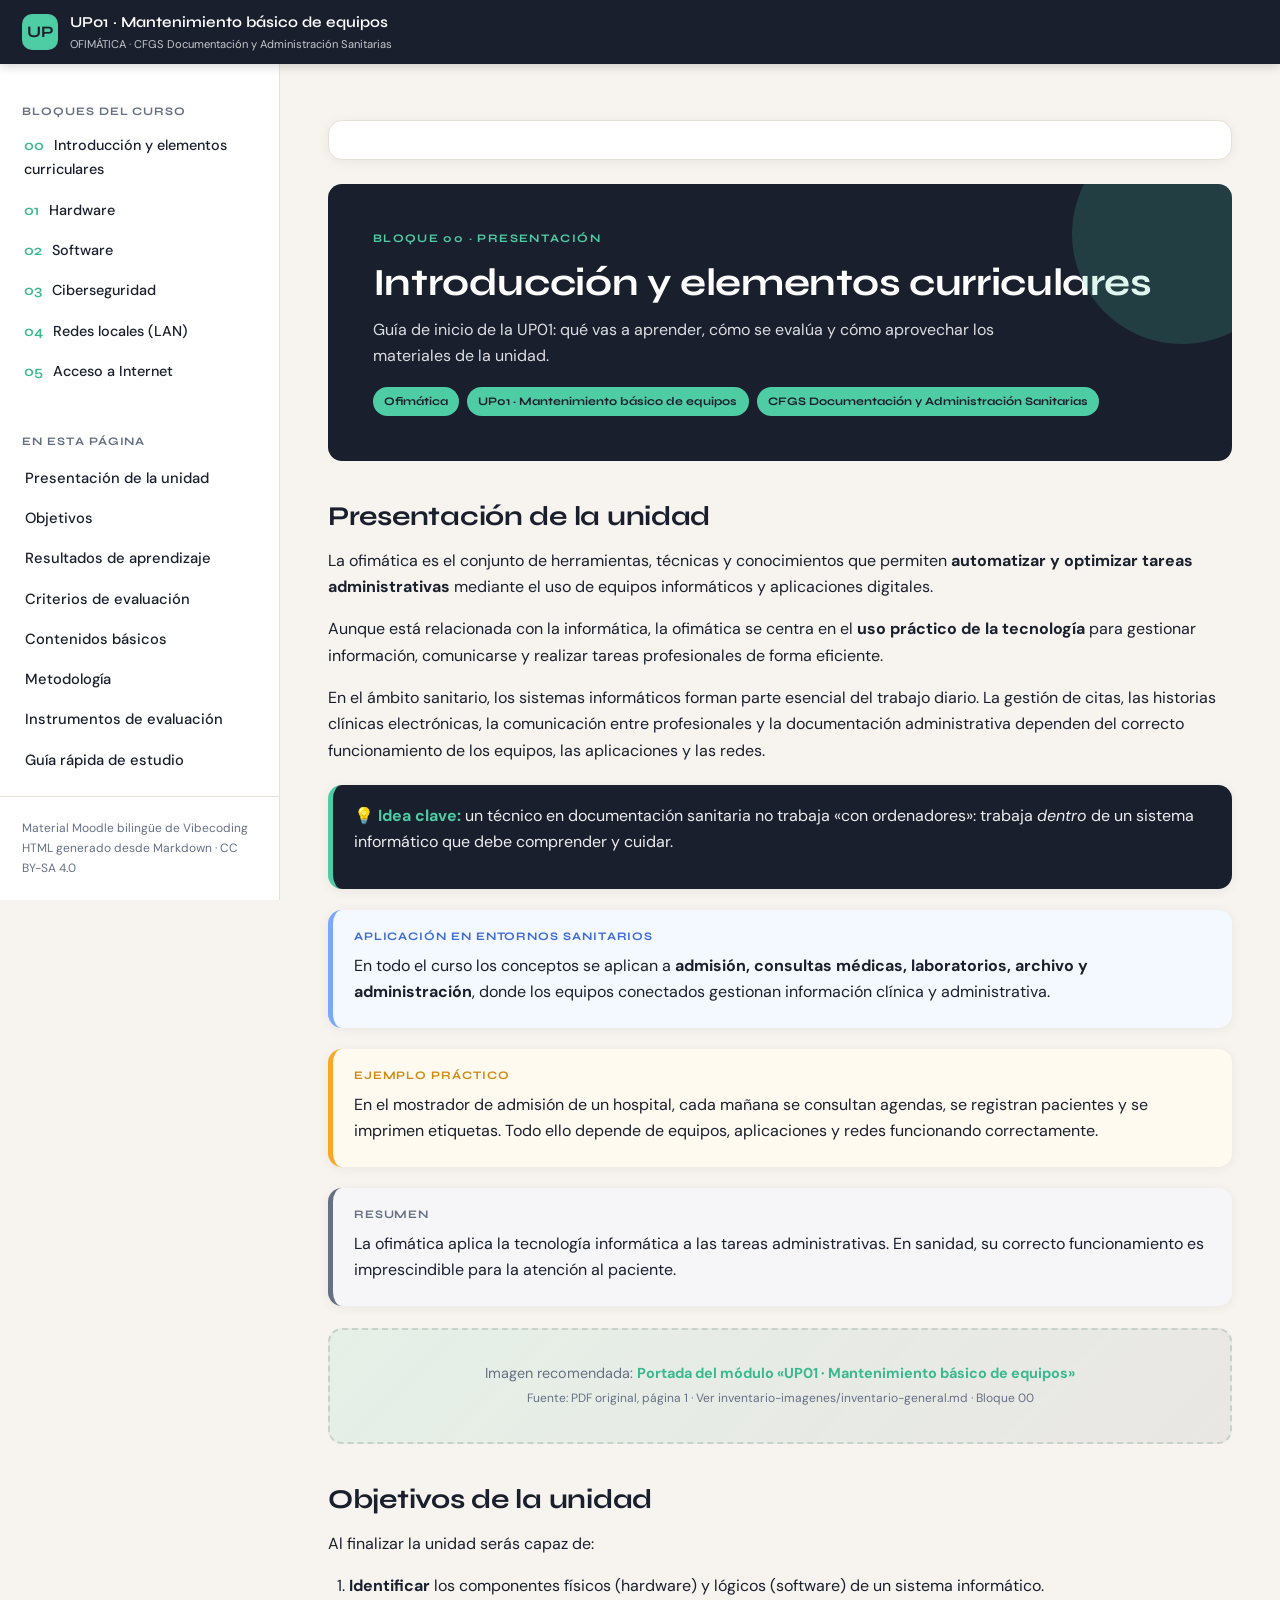
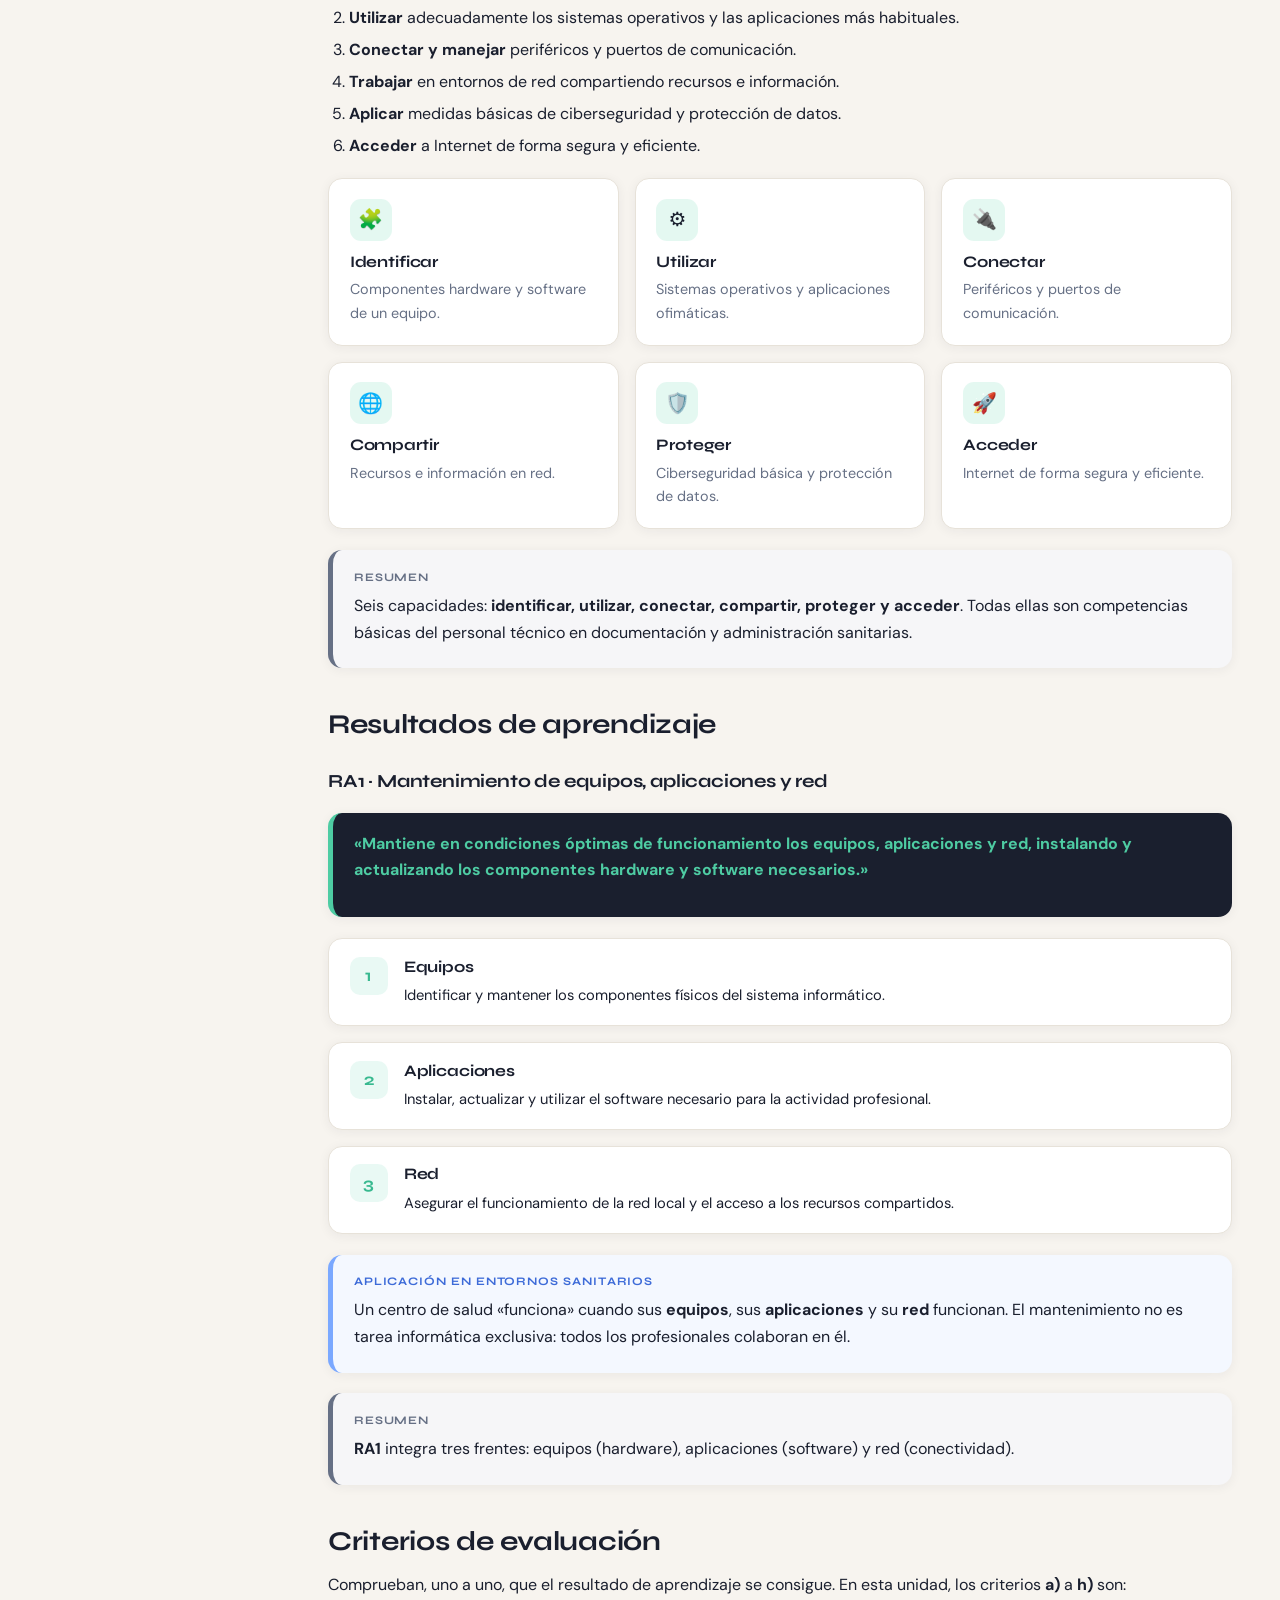
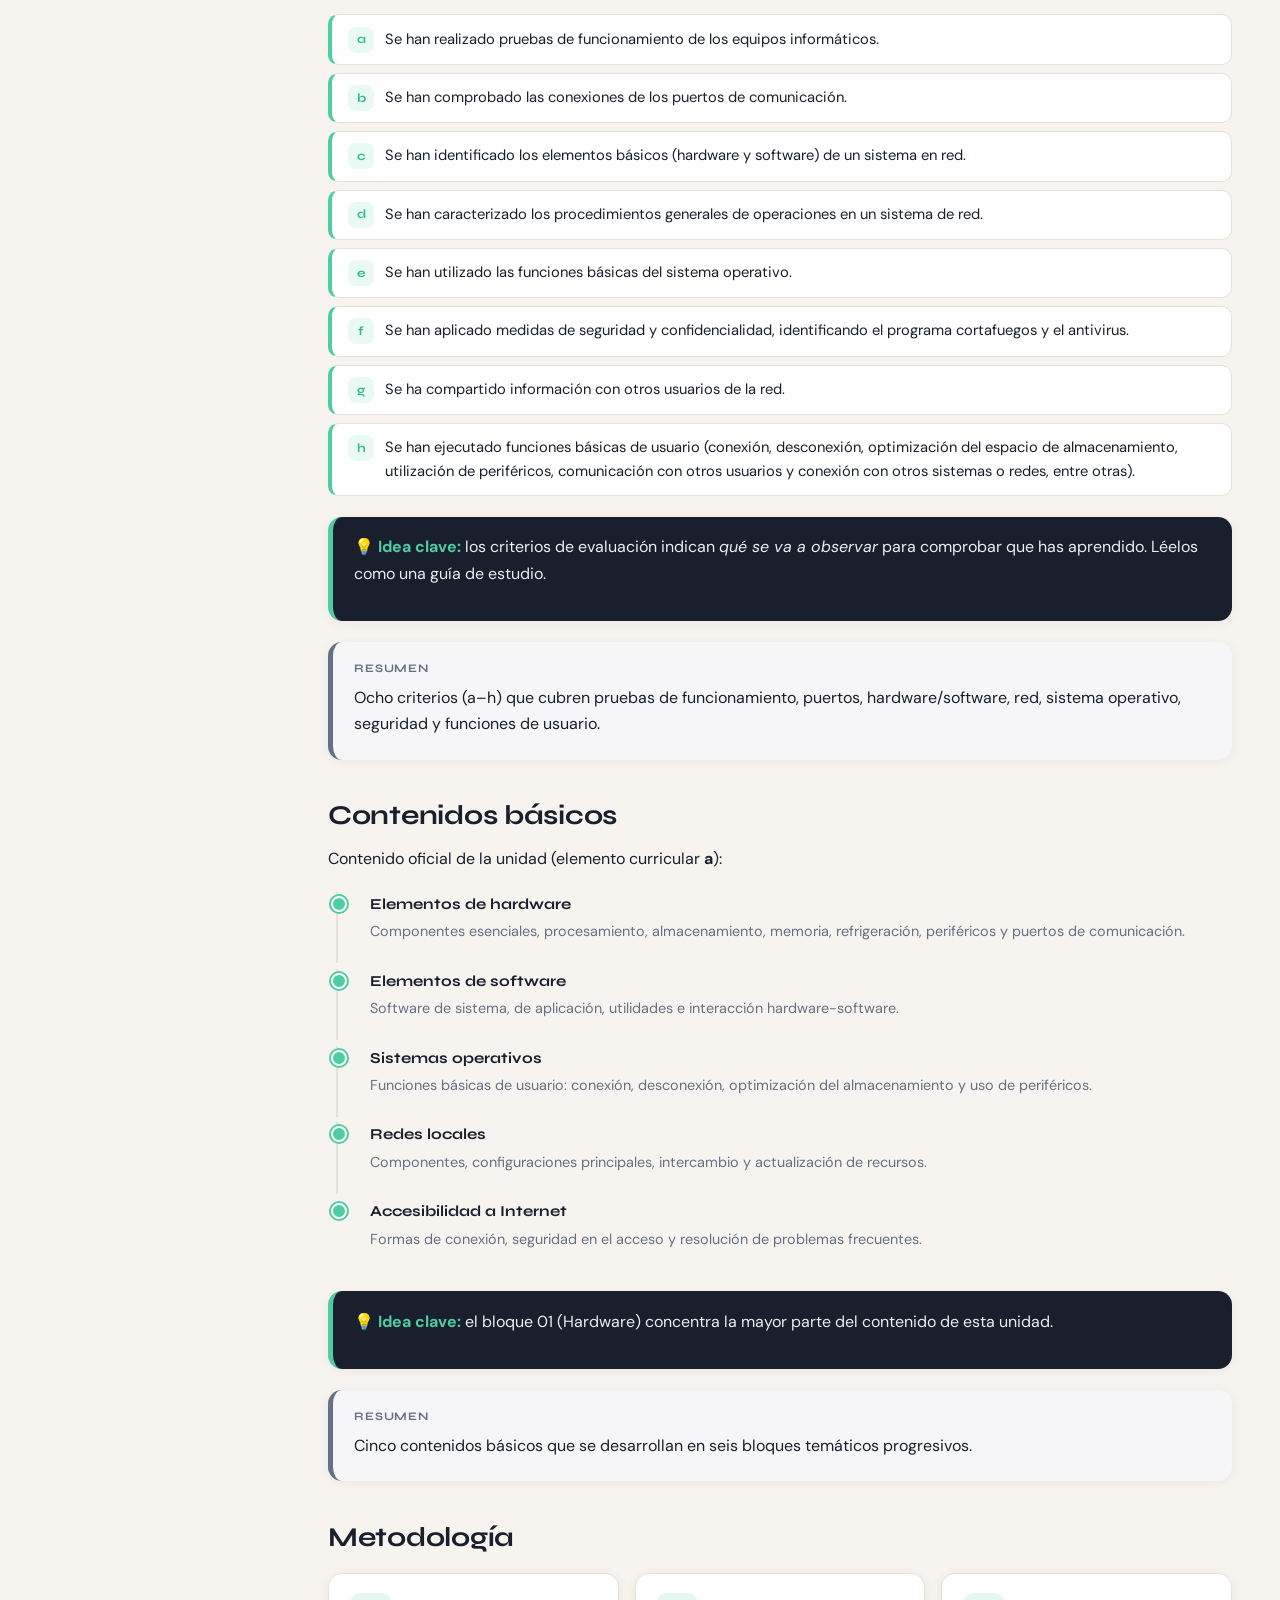
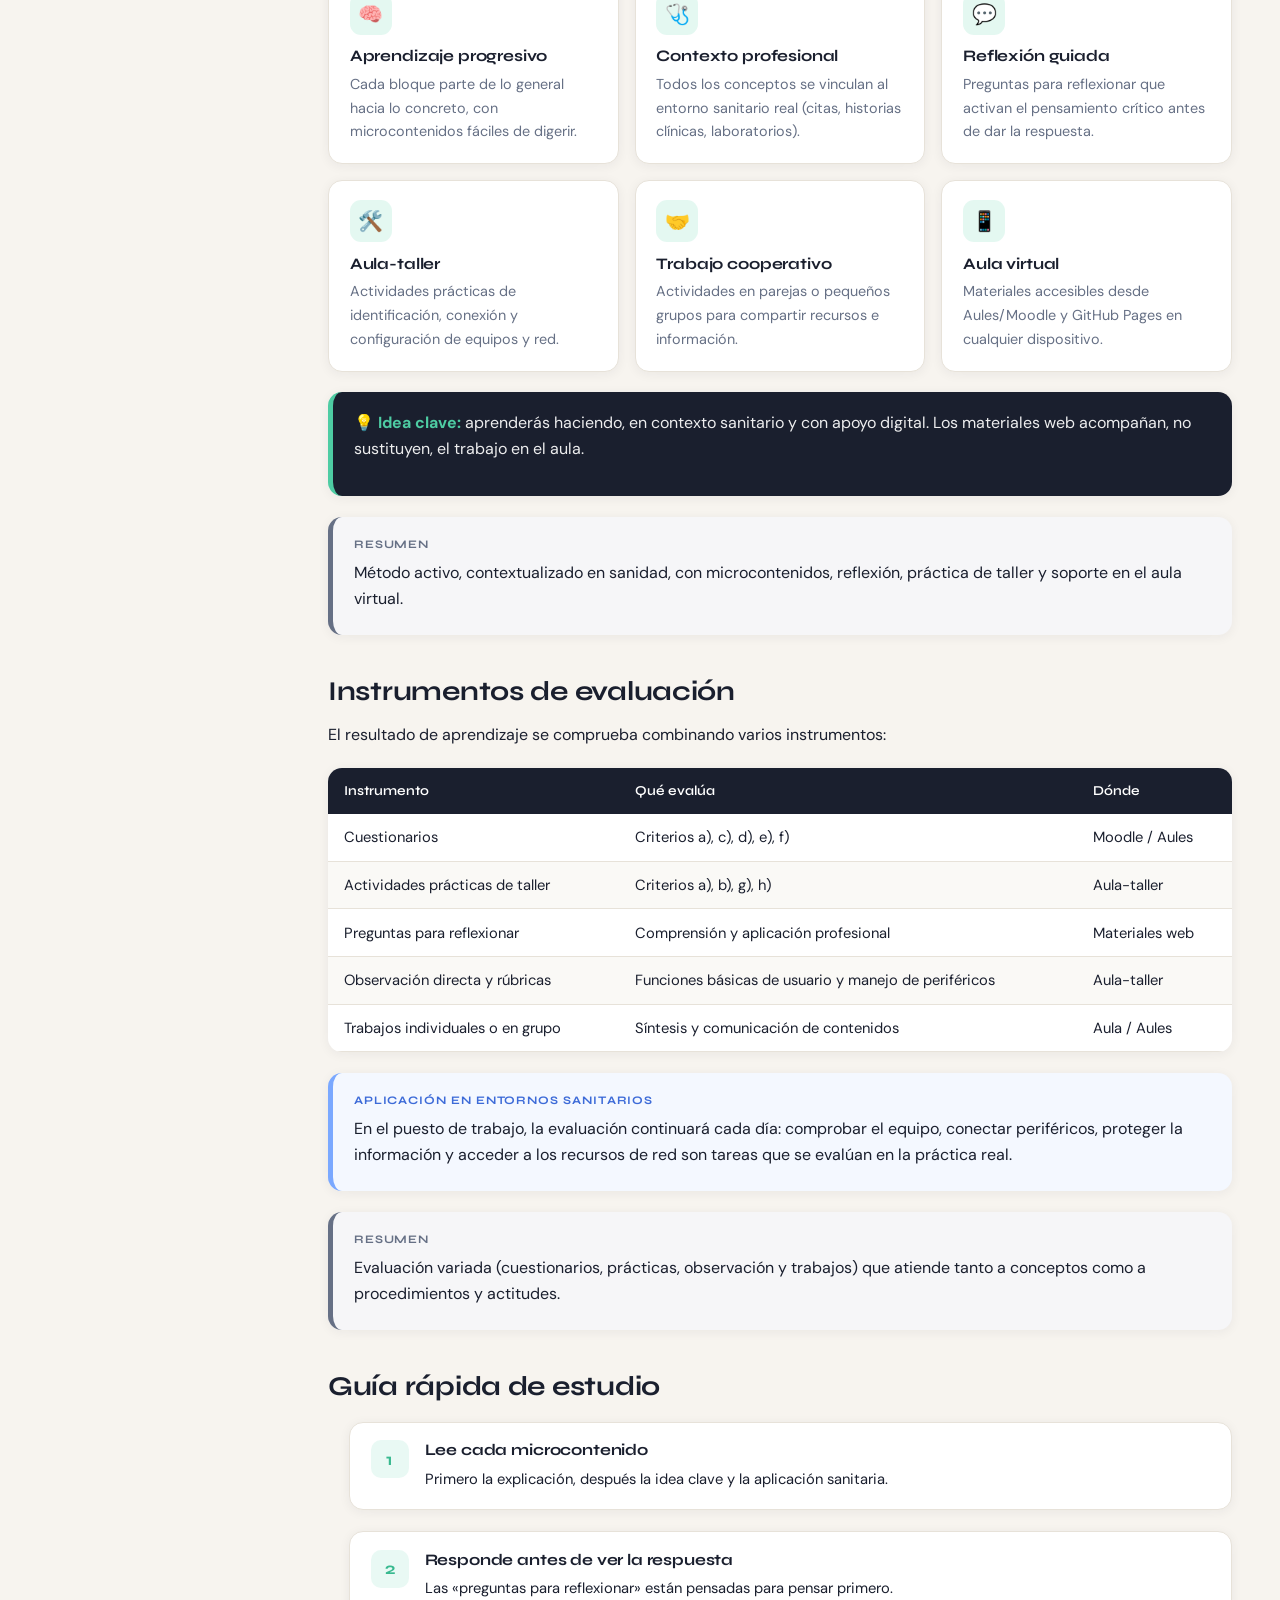
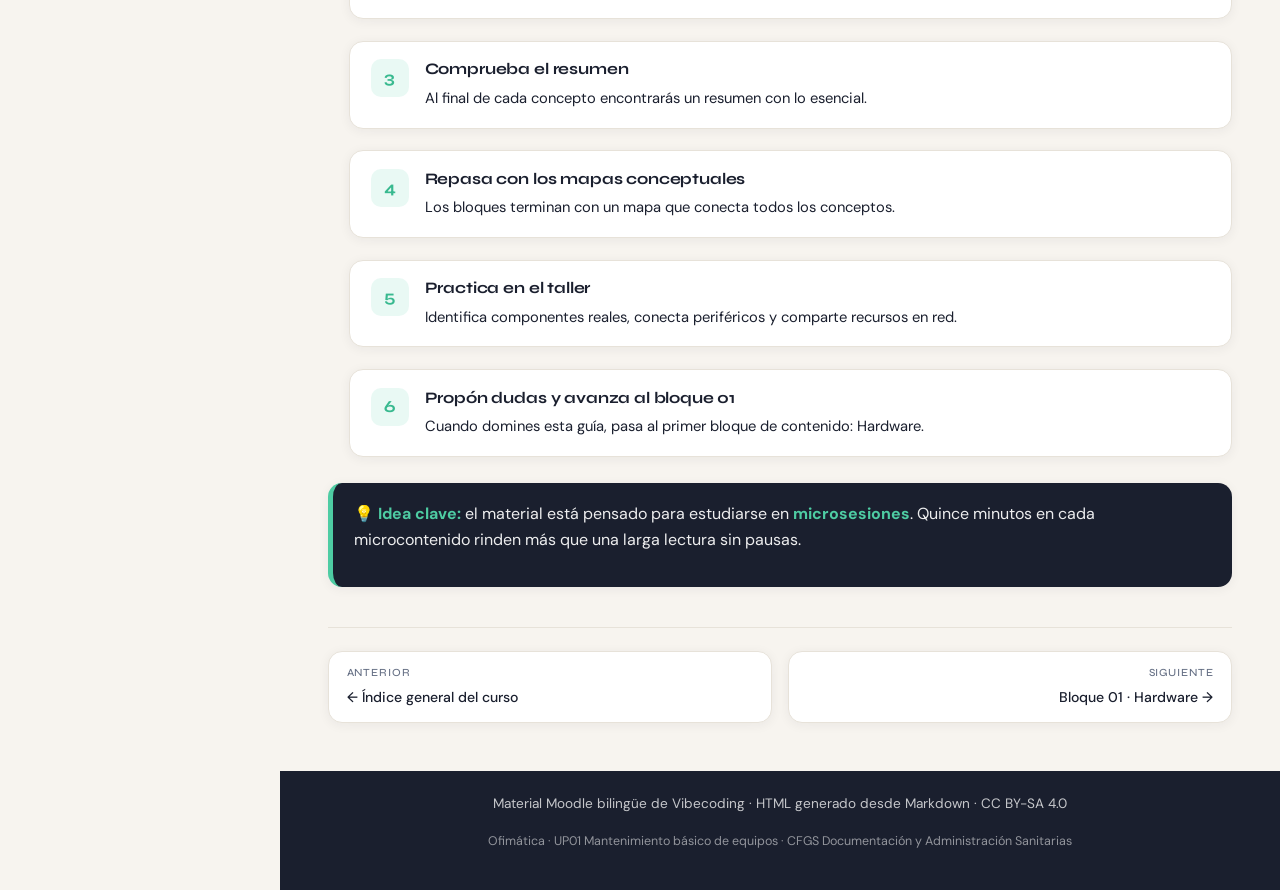
==== 00-introduccion-elementos-curriculares/index.html @ bb8becd7 "Bloque 01 · Hardware: contenido completo + bancos de preguntas GIFT y guía Aules - index.md/index.ht" ====
<!DOCTYPE html>
<html lang="es">
<head>
  <meta charset="UTF-8">
  <meta name="viewport" content="width=device-width, initial-scale=1.0">
  <meta name="description" content="Bloque 00. Introducción y elementos curriculares de la UP01 Mantenimiento básico de equipos. CFGS Documentación y Administración Sanitarias.">
  <meta name="author" content="Noemí Celaya Mingot">
  <meta name="license" content="CC BY-SA 4.0">
  <title>Bloque 00 · Introducción y elementos curriculares · UP01</title>

  <link rel="preconnect" href="https://fonts.googleapis.com">
  <link rel="preconnect" href="https://fonts.gstatic.com" crossorigin>
  <link href="https://fonts.googleapis.com/css2?family=Syne:wght@500;600;700;800&family=DM+Sans:ital,opsz,wght@0,9..40,300;0,9..40,400;0,9..40,500;0,9..40,600;0,9..40,700;1,9..40,400&display=swap" rel="stylesheet">

  <link rel="stylesheet" href="../css/estilos.css">

  <link rel="icon" type="image/svg+xml" href="data:image/svg+xml,%3Csvg xmlns='http://www.w3.org/2000/svg' viewBox='0 0 32 32'%3E%3Crect width='32' height='32' rx='8' fill='%231A1F2E'/%3E%3Ctext x='16' y='21' font-family='Syne,sans-serif' font-size='14' font-weight='700' fill='%234ECCA3' text-anchor='middle'%3EUP%3C/text%3E%3C/svg%3E">
</head>
<body>

  <!-- ================= CABECERA FIJA ================= -->
  <header class="header">
    <div class="header__brand">
      <button class="header__menu-btn" id="btnMenu" aria-label="Abrir menú" aria-expanded="false" aria-controls="sidebar">☰</button>
      <a href="../index.html">
        <span class="header__logo">UP</span>
        <span class="header__title">
          UP01 · Mantenimiento básico de equipos
          <small>OFIMÁTICA · CFGS Documentación y Administración Sanitarias</small>
        </span>
      </a>
    </div>
  </header>

  <div class="layout">

    <!-- ================= MENÚ LATERAL FIJO ================= -->
    <aside class="sidebar" id="sidebar" aria-label="Menú de navegación">
      <nav>
        <div class="sidebar__section">
          <div class="sidebar__label">Bloques del curso</div>
          <ul class="sidebar__blocks">
            <li class="sidebar__block"><a href="index.html"><span>00</span> Introducción y elementos curriculares</a></li>
            <li class="sidebar__block"><a href="../01-hardware/index.html"><span>01</span> Hardware</a></li>
            <li class="sidebar__block"><a href="#"><span>02</span> Software</a></li>
            <li class="sidebar__block"><a href="#"><span>03</span> Ciberseguridad</a></li>
            <li class="sidebar__block"><a href="#"><span>04</span> Redes locales (LAN)</a></li>
            <li class="sidebar__block"><a href="#"><span>05</span> Acceso a Internet</a></li>
          </ul>
        </div>
        <div class="sidebar__section">
          <div class="sidebar__label">En esta página</div>
          <a class="sidebar__link" href="#presentacion">Presentación de la unidad</a>
          <a class="sidebar__link" href="#objetivos">Objetivos</a>
          <a class="sidebar__link" href="#resultados-aprendizaje">Resultados de aprendizaje</a>
          <a class="sidebar__link" href="#criterios-evaluacion">Criterios de evaluación</a>
          <a class="sidebar__link" href="#contenidos">Contenidos básicos</a>
          <a class="sidebar__link" href="#metodologia">Metodología</a>
          <a class="sidebar__link" href="#evaluacion">Instrumentos de evaluación</a>
          <a class="sidebar__link" href="#guia-estudio">Guía rápida de estudio</a>
        </div>
      </nav>
      <div class="sidebar__footer">
        Material Moodle bilingüe de Vibecoding<br>
        HTML generado desde Markdown · CC BY-SA 4.0
      </div>
    </aside>

    <!-- ================= CONTENIDO PRINCIPAL ================= -->
    <main class="main" id="main">

      <!-- TOC AUTOMÁTICO -->
      <div class="toc" id="toc-automatico"></div>

      <section class="hero">
        <div class="hero__kicker">Bloque 00 · Presentación</div>
        <h1>Introducción y elementos curriculares</h1>
        <p>Guía de inicio de la UP01: qué vas a aprender, cómo se evalúa y cómo aprovechar los materiales de la unidad.</p>
        <div class="hero__badges">
          <span class="hero__badge">Ofimática</span>
          <span class="hero__badge">UP01 · Mantenimiento básico de equipos</span>
          <span class="hero__badge">CFGS Documentación y Administración Sanitarias</span>
        </div>
      </section>

      <!-- ============ PRESENTACIÓN ============ -->
      <section id="presentacion">
        <h2>Presentación de la unidad</h2>
        <p>La ofimática es el conjunto de herramientas, técnicas y conocimientos que permiten <strong>automatizar y optimizar tareas administrativas</strong> mediante el uso de equipos informáticos y aplicaciones digitales.</p>
        <p>Aunque está relacionada con la informática, la ofimática se centra en el <strong>uso práctico de la tecnología</strong> para gestionar información, comunicarse y realizar tareas profesionales de forma eficiente.</p>
        <p>En el ámbito sanitario, los sistemas informáticos forman parte esencial del trabajo diario. La gestión de citas, las historias clínicas electrónicas, la comunicación entre profesionales y la documentación administrativa dependen del correcto funcionamiento de los equipos, las aplicaciones y las redes.</p>

        <div class="callout callout--key">
          <p><strong>💡 Idea clave:</strong> un técnico en documentación sanitaria no trabaja «con ordenadores»: trabaja <em>dentro</em> de un sistema informático que debe comprender y cuidar.</p>
        </div>

        <div class="callout callout--health">
          <p>En todo el curso los conceptos se aplican a <strong>admisión, consultas médicas, laboratorios, archivo y administración</strong>, donde los equipos conectados gestionan información clínica y administrativa.</p>
        </div>

        <div class="callout callout--example">
          <p>En el mostrador de admisión de un hospital, cada mañana se consultan agendas, se registran pacientes y se imprimen etiquetas. Todo ello depende de equipos, aplicaciones y redes funcionando correctamente.</p>
        </div>

        <div class="callout callout--summary">
          <p>La ofimática aplica la tecnología informática a las tareas administrativas. En sanidad, su correcto funcionamiento es imprescindible para la atención al paciente.</p>
        </div>

        <!-- IMAGEN: portada-modulo -->
        <div class="image-placeholder">
          Imagen recomendada: <strong>Portada del módulo «UP01 · Mantenimiento básico de equipos»</strong><br>
          <small>Fuente: PDF original, página 1 · Ver inventario-imagenes/inventario-general.md · Bloque 00</small>
        </div>
      </section>

      <!-- ============ OBJETIVOS ============ -->
      <section id="objetivos">
        <h2>Objetivos de la unidad</h2>
        <p>Al finalizar la unidad serás capaz de:</p>
        <ol>
          <li><strong>Identificar</strong> los componentes físicos (hardware) y lógicos (software) de un sistema informático.</li>
          <li><strong>Utilizar</strong> adecuadamente los sistemas operativos y las aplicaciones más habituales.</li>
          <li><strong>Conectar y manejar</strong> periféricos y puertos de comunicación.</li>
          <li><strong>Trabajar</strong> en entornos de red compartiendo recursos e información.</li>
          <li><strong>Aplicar</strong> medidas básicas de ciberseguridad y protección de datos.</li>
          <li><strong>Acceder</strong> a Internet de forma segura y eficiente.</li>
        </ol>

        <div class="card-grid">
          <div class="card">
            <div class="card__icon">🧩</div>
            <h3>Identificar</h3>
            <p>Componentes hardware y software de un equipo.</p>
          </div>
          <div class="card">
            <div class="card__icon">⚙️</div>
            <h3>Utilizar</h3>
            <p>Sistemas operativos y aplicaciones ofimáticas.</p>
          </div>
          <div class="card">
            <div class="card__icon">🔌</div>
            <h3>Conectar</h3>
            <p>Periféricos y puertos de comunicación.</p>
          </div>
          <div class="card">
            <div class="card__icon">🌐</div>
            <h3>Compartir</h3>
            <p>Recursos e información en red.</p>
          </div>
          <div class="card">
            <div class="card__icon">🛡️</div>
            <h3>Proteger</h3>
            <p>Ciberseguridad básica y protección de datos.</p>
          </div>
          <div class="card">
            <div class="card__icon">🚀</div>
            <h3>Acceder</h3>
            <p>Internet de forma segura y eficiente.</p>
          </div>
        </div>

        <div class="callout callout--summary">
          <p>Seis capacidades: <strong>identificar, utilizar, conectar, compartir, proteger y acceder</strong>. Todas ellas son competencias básicas del personal técnico en documentación y administración sanitarias.</p>
        </div>
      </section>

      <!-- ============ RESULTADOS DE APRENDIZAJE ============ -->
      <section id="resultados-aprendizaje">
        <h2>Resultados de aprendizaje</h2>
        <h3>RA1 · Mantenimiento de equipos, aplicaciones y red</h3>
        <div class="callout callout--key">
          <p><strong>«Mantiene en condiciones óptimas de funcionamiento los equipos, aplicaciones y red, instalando y actualizando los componentes hardware y software necesarios.»</strong></p>
        </div>

        <div class="steps">
          <div class="step">
            <div class="step__num">1</div>
            <div>
              <h4>Equipos</h4>
              <p>Identificar y mantener los componentes físicos del sistema informático.</p>
            </div>
          </div>
          <div class="step">
            <div class="step__num">2</div>
            <div>
              <h4>Aplicaciones</h4>
              <p>Instalar, actualizar y utilizar el software necesario para la actividad profesional.</p>
            </div>
          </div>
          <div class="step">
            <div class="step__num">3</div>
            <div>
              <h4>Red</h4>
              <p>Asegurar el funcionamiento de la red local y el acceso a los recursos compartidos.</p>
            </div>
          </div>
        </div>

        <div class="callout callout--health">
          <p>Un centro de salud «funciona» cuando sus <strong>equipos</strong>, sus <strong>aplicaciones</strong> y su <strong>red</strong> funcionan. El mantenimiento no es tarea informática exclusiva: todos los profesionales colaboran en él.</p>
        </div>

        <div class="callout callout--summary">
          <p><strong>RA1</strong> integra tres frentes: equipos (hardware), aplicaciones (software) y red (conectividad).</p>
        </div>
      </section>

      <!-- ============ CRITERIOS DE EVALUACIÓN ============ -->
      <section id="criterios-evaluacion">
        <h2>Criterios de evaluación</h2>
        <p>Comprueban, uno a uno, que el resultado de aprendizaje se consigue. En esta unidad, los criterios <strong>a)</strong> a <strong>h)</strong> son:</p>

        <ul class="ce-list">
          <li><span class="ce-letter">a</span> Se han realizado pruebas de funcionamiento de los equipos informáticos.</li>
          <li><span class="ce-letter">b</span> Se han comprobado las conexiones de los puertos de comunicación.</li>
          <li><span class="ce-letter">c</span> Se han identificado los elementos básicos (hardware y software) de un sistema en red.</li>
          <li><span class="ce-letter">d</span> Se han caracterizado los procedimientos generales de operaciones en un sistema de red.</li>
          <li><span class="ce-letter">e</span> Se han utilizado las funciones básicas del sistema operativo.</li>
          <li><span class="ce-letter">f</span> Se han aplicado medidas de seguridad y confidencialidad, identificando el programa cortafuegos y el antivirus.</li>
          <li><span class="ce-letter">g</span> Se ha compartido información con otros usuarios de la red.</li>
          <li><span class="ce-letter">h</span> Se han ejecutado funciones básicas de usuario (conexión, desconexión, optimización del espacio de almacenamiento, utilización de periféricos, comunicación con otros usuarios y conexión con otros sistemas o redes, entre otras).</li>
        </ul>

        <div class="callout callout--key">
          <p><strong>💡 Idea clave:</strong> los criterios de evaluación indican <em>qué se va a observar</em> para comprobar que has aprendido. Léelos como una guía de estudio.</p>
        </div>

        <div class="callout callout--summary">
          <p>Ocho criterios (a–h) que cubren pruebas de funcionamiento, puertos, hardware/software, red, sistema operativo, seguridad y funciones de usuario.</p>
        </div>
      </section>

      <!-- ============ CONTENIDOS BÁSICOS ============ -->
      <section id="contenidos">
        <h2>Contenidos básicos</h2>
        <p>Contenido oficial de la unidad (elemento curricular <strong>a</strong>):</p>

        <ul class="timeline">
          <li>
            <strong>Elementos de hardware</strong>
            <p>Componentes esenciales, procesamiento, almacenamiento, memoria, refrigeración, periféricos y puertos de comunicación.</p>
          </li>
          <li>
            <strong>Elementos de software</strong>
            <p>Software de sistema, de aplicación, utilidades e interacción hardware-software.</p>
          </li>
          <li>
            <strong>Sistemas operativos</strong>
            <p>Funciones básicas de usuario: conexión, desconexión, optimización del almacenamiento y uso de periféricos.</p>
          </li>
          <li>
            <strong>Redes locales</strong>
            <p>Componentes, configuraciones principales, intercambio y actualización de recursos.</p>
          </li>
          <li>
            <strong>Accesibilidad a Internet</strong>
            <p>Formas de conexión, seguridad en el acceso y resolución de problemas frecuentes.</p>
          </li>
        </ul>

        <div class="callout callout--key">
          <p><strong>💡 Idea clave:</strong> el bloque 01 (Hardware) concentra la mayor parte del contenido de esta unidad.</p>
        </div>

        <div class="callout callout--summary">
          <p>Cinco contenidos básicos que se desarrollan en seis bloques temáticos progresivos.</p>
        </div>
      </section>

      <!-- ============ METODOLOGÍA ============ -->
      <section id="metodologia">
        <h2>Metodología</h2>

        <div class="card-grid">
          <div class="card">
            <div class="card__icon">🧠</div>
            <h3>Aprendizaje progresivo</h3>
            <p>Cada bloque parte de lo general hacia lo concreto, con microcontenidos fáciles de digerir.</p>
          </div>
          <div class="card">
            <div class="card__icon">🩺</div>
            <h3>Contexto profesional</h3>
            <p>Todos los conceptos se vinculan al entorno sanitario real (citas, historias clínicas, laboratorios).</p>
          </div>
          <div class="card">
            <div class="card__icon">💬</div>
            <h3>Reflexión guiada</h3>
            <p>Preguntas para reflexionar que activan el pensamiento crítico antes de dar la respuesta.</p>
          </div>
          <div class="card">
            <div class="card__icon">🛠️</div>
            <h3>Aula-taller</h3>
            <p>Actividades prácticas de identificación, conexión y configuración de equipos y red.</p>
          </div>
          <div class="card">
            <div class="card__icon">🤝</div>
            <h3>Trabajo cooperativo</h3>
            <p>Actividades en parejas o pequeños grupos para compartir recursos e información.</p>
          </div>
          <div class="card">
            <div class="card__icon">📱</div>
            <h3>Aula virtual</h3>
            <p>Materiales accesibles desde Aules/Moodle y GitHub Pages en cualquier dispositivo.</p>
          </div>
        </div>

        <div class="callout callout--key">
          <p><strong>💡 Idea clave:</strong> aprenderás haciendo, en contexto sanitario y con apoyo digital. Los materiales web acompañan, no sustituyen, el trabajo en el aula.</p>
        </div>

        <div class="callout callout--summary">
          <p>Método activo, contextualizado en sanidad, con microcontenidos, reflexión, práctica de taller y soporte en el aula virtual.</p>
        </div>
      </section>

      <!-- ============ INSTRUMENTOS DE EVALUACIÓN ============ -->
      <section id="evaluacion">
        <h2>Instrumentos de evaluación</h2>
        <p>El resultado de aprendizaje se comprueba combinando varios instrumentos:</p>

        <div class="table-wrap">
          <table>
            <thead>
              <tr>
                <th>Instrumento</th>
                <th>Qué evalúa</th>
                <th>Dónde</th>
              </tr>
            </thead>
            <tbody>
              <tr>
                <td>Cuestionarios</td>
                <td>Criterios a), c), d), e), f)</td>
                <td>Moodle / Aules</td>
              </tr>
              <tr>
                <td>Actividades prácticas de taller</td>
                <td>Criterios a), b), g), h)</td>
                <td>Aula-taller</td>
              </tr>
              <tr>
                <td>Preguntas para reflexionar</td>
                <td>Comprensión y aplicación profesional</td>
                <td>Materiales web</td>
              </tr>
              <tr>
                <td>Observación directa y rúbricas</td>
                <td>Funciones básicas de usuario y manejo de periféricos</td>
                <td>Aula-taller</td>
              </tr>
              <tr>
                <td>Trabajos individuales o en grupo</td>
                <td>Síntesis y comunicación de contenidos</td>
                <td>Aula / Aules</td>
              </tr>
            </tbody>
          </table>
        </div>

        <div class="callout callout--health">
          <p>En el puesto de trabajo, la evaluación continuará cada día: comprobar el equipo, conectar periféricos, proteger la información y acceder a los recursos de red son tareas que se evalúan en la práctica real.</p>
        </div>

        <div class="callout callout--summary">
          <p>Evaluación variada (cuestionarios, prácticas, observación y trabajos) que atiende tanto a conceptos como a procedimientos y actitudes.</p>
        </div>
      </section>

      <!-- ============ GUÍA DE ESTUDIO ============ -->
      <section id="guia-estudio">
        <h2>Guía rápida de estudio</h2>

        <ol class="steps">
          <li class="step">
            <div class="step__num">1</div>
            <div>
              <h4>Lee cada microcontenido</h4>
              <p>Primero la explicación, después la idea clave y la aplicación sanitaria.</p>
            </div>
          </li>
          <li class="step">
            <div class="step__num">2</div>
            <div>
              <h4>Responde antes de ver la respuesta</h4>
              <p>Las «preguntas para reflexionar» están pensadas para pensar primero.</p>
            </div>
          </li>
          <li class="step">
            <div class="step__num">3</div>
            <div>
              <h4>Comprueba el resumen</h4>
              <p>Al final de cada concepto encontrarás un resumen con lo esencial.</p>
            </div>
          </li>
          <li class="step">
            <div class="step__num">4</div>
            <div>
              <h4>Repasa con los mapas conceptuales</h4>
              <p>Los bloques terminan con un mapa que conecta todos los conceptos.</p>
            </div>
          </li>
          <li class="step">
            <div class="step__num">5</div>
            <div>
              <h4>Practica en el taller</h4>
              <p>Identifica componentes reales, conecta periféricos y comparte recursos en red.</p>
            </div>
          </li>
          <li class="step">
            <div class="step__num">6</div>
            <div>
              <h4>Propón dudas y avanza al bloque 01</h4>
              <p>Cuando domines esta guía, pasa al primer bloque de contenido: Hardware.</p>
            </div>
          </li>
        </ol>

        <div class="callout callout--key">
          <p><strong>💡 Idea clave:</strong> el material está pensado para estudiarse en <strong>microsesiones</strong>. Quince minutos en cada microcontenido rinden más que una larga lectura sin pausas.</p>
        </div>
      </section>

      <!-- ============ NAVEGACIÓN PAGINADA ============ -->
      <nav class="page-nav">
        <a class="page-nav__item" href="../index.html">
          <small>Anterior</small>
          ← Índice general del curso
        </a>
        <a class="page-nav__item page-nav__item--next" href="../01-hardware/index.html">
          <small>Siguiente</small>
          Bloque 01 · Hardware →
        </a>
      </nav>

    </main>

  </div>

  <!-- ================= FOOTER ================= -->
  <footer class="footer">
    <p>Material Moodle bilingüe de Vibecoding · HTML generado desde Markdown · CC BY-SA 4.0</p>
    <p style="margin-top:0.3rem; font-size:0.78rem; opacity:0.7">
      Ofimática · UP01 Mantenimiento básico de equipos · CFGS Documentación y Administración Sanitarias
    </p>
  </footer>

  <button class="backtotop" id="btnTop" aria-label="Volver arriba">↑</button>

  <script src="../js/navegacion.js"></script>
</body>
</html>
---- css/estilos.css ----
/* ============================================================
   Material Moodle bilingüe de Vibecoding · UP01 Mantenimiento
   CSS compartido · CC BY-SA 4.0
   Paleta: #1A1F2E · #4ECCA3 · #F7F4EF · #FFFFFF · #667085
   Tipografías: Syne · DM Sans (Google Fonts)
   ============================================================ */

:root {
  --ink: #1A1F2E;
  --accent: #4ECCA3;
  --accent-dark: #38b98f;
  --bg: #F7F4EF;
  --card: #FFFFFF;
  --muted: #667085;
  --border: #E7E2D9;
  --radius: 14px;
  --shadow: 0 2px 12px rgba(26, 31, 46, 0.06);
  --shadow-lg: 0 8px 30px rgba(26, 31, 46, 0.12);
  --header-h: 64px;
  --sidebar-w: 280px;
}

* { box-sizing: border-box; margin: 0; padding: 0; }

html { scroll-behavior: smooth; scroll-padding-top: calc(var(--header-h) + 16px); }

body {
  font-family: "DM Sans", system-ui, -apple-system, "Segoe UI", sans-serif;
  background: var(--bg);
  color: var(--ink);
  line-height: 1.65;
  font-size: 16px;
}

h1, h2, h3, h4, h5, h6 {
  font-family: "Syne", system-ui, sans-serif;
  color: var(--ink);
  line-height: 1.25;
  letter-spacing: -0.01em;
}

h1 { font-size: clamp(1.7rem, 3.5vw, 2.4rem); margin-bottom: 0.8rem; }
h2 { font-size: clamp(1.35rem, 2.5vw, 1.7rem); margin: 2.4rem 0 0.9rem; scroll-margin-top: calc(var(--header-h) + 24px); }
h3 { font-size: 1.15rem; margin: 1.8rem 0 0.6rem; }
h4 { font-size: 1rem; margin: 1.2rem 0 0.4rem; }

p { margin-bottom: 1rem; }
ul, ol { padding-left: 1.3rem; margin-bottom: 1rem; }
li { margin-bottom: 0.35rem; }

a { color: var(--accent-dark); text-decoration: none; font-weight: 500; }
a:hover { text-decoration: underline; }

strong { color: var(--ink); }

/* ---------- CABECERA FIJA ---------- */
.header {
  position: fixed;
  top: 0; left: 0; right: 0;
  height: var(--header-h);
  background: var(--ink);
  color: #fff;
  display: flex;
  align-items: center;
  justify-content: space-between;
  padding: 0 1.4rem;
  z-index: 1000;
  box-shadow: 0 2px 10px rgba(0,0,0,0.18);
}

.header__brand {
  display: flex;
  align-items: center;
  gap: 0.7rem;
  min-width: 0;
}

.header__brand a { color: #fff; text-decoration: none; display: flex; align-items: center; gap: 0.7rem; }

.header__logo {
  width: 36px; height: 36px;
  border-radius: 10px;
  background: var(--accent);
  display: inline-flex;
  align-items: center;
  justify-content: center;
  font-family: "Syne", sans-serif;
  font-weight: 700;
  color: var(--ink);
  flex-shrink: 0;
}

.header__title {
  font-family: "Syne", sans-serif;
  font-weight: 600;
  font-size: 0.95rem;
  white-space: nowrap;
  overflow: hidden;
  text-overflow: ellipsis;
}

.header__title small { display: block; font-family: "DM Sans", sans-serif; font-weight: 400; font-size: 0.7rem; opacity: 0.75; }

.header__menu-btn {
  display: none;
  background: none;
  border: 1px solid rgba(255,255,255,0.35);
  color: #fff;
  width: 42px; height: 38px;
  border-radius: 9px;
  font-size: 1.1rem;
  cursor: pointer;
  flex-shrink: 0;
}

/* ---------- LAYOUT ---------- */
.layout {
  display: flex;
  margin-top: var(--header-h);
  min-height: calc(100vh - var(--header-h));
}

/* ---------- MENÚ LATERAL FIJO ---------- */
.sidebar {
  position: fixed;
  top: var(--header-h);
  bottom: 0;
  left: 0;
  width: var(--sidebar-w);
  background: #fff;
  border-right: 1px solid var(--border);
  overflow-y: auto;
  padding: 1.2rem 0 2rem;
  z-index: 900;
  transition: transform 0.25s ease;
}

.sidebar__section { margin-bottom: 0.2rem; }

.sidebar__label {
  font-family: "Syne", sans-serif;
  font-size: 0.72rem;
  font-weight: 700;
  letter-spacing: 0.08em;
  text-transform: uppercase;
  color: var(--muted);
  padding: 1.2rem 1.4rem 0.4rem;
}

.sidebar__link {
  display: block;
  padding: 0.5rem 1.4rem;
  font-size: 0.92rem;
  color: var(--ink);
  border-left: 3px solid transparent;
  transition: background 0.15s ease, border-color 0.15s ease;
}

.sidebar__link:hover { background: var(--bg); text-decoration: none; border-left-color: var(--accent); }

.sidebar__link.is-active {
  background: rgba(78, 204, 163, 0.12);
  border-left-color: var(--accent);
  font-weight: 600;
}

.sidebar__blocks {
  list-style: none;
  padding: 0;
  margin-bottom: 1.4rem;
}

.sidebar__block { padding: 0 1.4rem; margin-bottom: 0.2rem; }

.sidebar__block a {
  display: block;
  padding: 0.42rem 0.1rem;
  font-size: 0.9rem;
  color: var(--ink);
}

.sidebar__block a span { color: var(--accent-dark); font-family: "Syne", sans-serif; font-weight: 600; margin-right: 0.4rem; }

.sidebar__block a:hover { color: var(--accent-dark); text-decoration: none; }

.sidebar__footer {
  padding: 1.4rem;
  font-size: 0.75rem;
  color: var(--muted);
  border-top: 1px solid var(--border);
  margin-top: 1rem;
}

/* ---------- CONTENIDO PRINCIPAL ---------- */
.main {
  flex: 1;
  margin-left: var(--sidebar-w);
  padding: 2rem clamp(1.2rem, 4vw, 3rem) 3rem;
  max-width: 1100px;
}

/* ---------- PORTADA / HERO ---------- */
.hero {
  background: var(--ink);
  color: #fff;
  border-radius: var(--radius);
  padding: clamp(1.6rem, 4vw, 2.8rem);
  margin-bottom: 2rem;
  position: relative;
  overflow: hidden;
}

.hero::after {
  content: "";
  position: absolute;
  right: -60px; top: -60px;
  width: 220px; height: 220px;
  background: var(--accent);
  opacity: 0.18;
  border-radius: 50%;
}

.hero__kicker {
  font-family: "Syne", sans-serif;
  text-transform: uppercase;
  letter-spacing: 0.12em;
  font-size: 0.72rem;
  font-weight: 700;
  color: var(--accent);
  margin-bottom: 0.7rem;
}

.hero h1 { color: #fff; margin-bottom: 0.6rem; }

.hero p { color: rgba(255,255,255,0.85); max-width: 62ch; margin-bottom: 0.4rem; }

.hero__badges { display: flex; flex-wrap: wrap; gap: 0.5rem; margin-top: 1.1rem; position: relative; z-index: 1; }

.hero__badge {
  background: var(--accent);
  color: var(--ink);
  font-family: "Syne", sans-serif;
  font-size: 0.72rem;
  font-weight: 700;
  padding: 0.3rem 0.7rem;
  border-radius: 99px;
}

/* ---------- TARJETAS ---------- */
.card-grid {
  display: grid;
  grid-template-columns: repeat(auto-fit, minmax(230px, 1fr));
  gap: 1rem;
  margin: 1.2rem 0;
}

.card {
  background: var(--card);
  border-radius: var(--radius);
  padding: 1.2rem 1.3rem;
  box-shadow: var(--shadow);
  border: 1px solid var(--border);
  transition: transform 0.15s ease, box-shadow 0.15s ease;
}

.card:hover { transform: translateY(-2px); box-shadow: var(--shadow-lg); }

.card__icon {
  width: 42px; height: 42px;
  border-radius: 11px;
  background: rgba(78, 204, 163, 0.15);
  display: inline-flex;
  align-items: center;
  justify-content: center;
  font-size: 1.25rem;
  margin-bottom: 0.7rem;
}

.card h3 { font-size: 1rem; margin: 0 0 0.4rem; }
.card p { font-size: 0.9rem; color: var(--muted); margin: 0; }

/* ---------- CALL-OUTS ---------- */
.callout {
  border-radius: var(--radius);
  padding: 1.1rem 1.3rem;
  margin: 1.3rem 0;
  border-left: 5px solid var(--accent);
  background: #fff;
  box-shadow: var(--shadow);
}

.callout--key {
  background: var(--ink);
  color: #fff;
  border-left-color: var(--accent);
}

.callout--key strong { color: var(--accent); }
.callout--key p { color: rgba(255,255,255,0.92); }

.callout--health {
  border-left-color: #7aa8ff;
  background: #f4f8ff;
}

.callout--health::before {
  content: "Aplicación en entornos sanitarios";
  display: block;
  font-family: "Syne", sans-serif;
  font-size: 0.72rem;
  font-weight: 700;
  text-transform: uppercase;
  letter-spacing: 0.08em;
  color: #3d6bd8;
  margin-bottom: 0.4rem;
}

.callout--health p { margin-bottom: 0.3rem; color: var(--ink); }

.callout--example {
  border-left-color: #f9a826;
  background: #fffaf0;
}

.callout--example::before {
  content: "Ejemplo práctico";
  display: block;
  font-family: "Syne", sans-serif;
  font-size: 0.72rem;
  font-weight: 700;
  text-transform: uppercase;
  letter-spacing: 0.08em;
  color: #d08a12;
  margin-bottom: 0.4rem;
}

.callout--example p { margin-bottom: 0.3rem; color: var(--ink); }

.callout--summary {
  border-left-color: var(--muted);
  background: #f6f6f8;
}

.callout--summary::before {
  content: "Resumen";
  display: block;
  font-family: "Syne", sans-serif;
  font-size: 0.72rem;
  font-weight: 700;
  text-transform: uppercase;
  letter-spacing: 0.08em;
  color: var(--muted);
  margin-bottom: 0.4rem;
}

.callout--summary p { margin-bottom: 0.3rem; color: var(--ink); }

.callout--reflect {
  border-left-color: #b07ae8;
  background: #faf5ff;
}

.callout--reflect::before {
  content: "Pregunta para reflexionar";
  display: block;
  font-family: "Syne", sans-serif;
  font-size: 0.72rem;
  font-weight: 700;
  text-transform: uppercase;
  letter-spacing: 0.08em;
  color: #8843c9;
  margin-bottom: 0.4rem;
}

/* ---------- TABLAS ---------- */
.table-wrap { overflow-x: auto; margin: 1.2rem 0; border-radius: var(--radius); box-shadow: var(--shadow); }

table {
  width: 100%;
  border-collapse: collapse;
  background: #fff;
  font-size: 0.92rem;
}

th {
  background: var(--ink);
  color: #fff;
  font-family: "Syne", sans-serif;
  font-weight: 600;
  text-align: left;
  padding: 0.75rem 1rem;
  font-size: 0.85rem;
}

td {
  padding: 0.7rem 1rem;
  border-bottom: 1px solid var(--border);
  vertical-align: top;
}

tr:nth-child(even) td { background: #faf9f6; }

/* ---------- IMAGEN PLACEHOLDER ---------- */
.image-placeholder {
  background: linear-gradient(135deg, rgba(78,204,163,0.10), rgba(26,31,46,0.06));
  border: 2px dashed #c9d2c9;
  border-radius: var(--radius);
  padding: 2rem 1.2rem;
  text-align: center;
  color: var(--muted);
  font-size: 0.9rem;
  margin: 1.4rem 0;
}

.image-placeholder strong { color: var(--accent-dark); }

.image-placeholder img { max-width: 100%; height: auto; border-radius: var(--radius); }

figure { margin: 1.4rem 0; }
figure img { max-width: 100%; height: auto; border-radius: var(--radius); box-shadow: var(--shadow); }
figcaption { font-size: 0.8rem; color: var(--muted); margin-top: 0.5rem; text-align: center; }

/* ---------- TOC (navegación interna) ---------- */
.toc {
  background: #fff;
  border: 1px solid var(--border);
  border-radius: var(--radius);
  padding: 1.2rem 1.4rem;
  margin: 1.5rem 0;
  box-shadow: var(--shadow);
}

.toc__title {
  font-family: "Syne", sans-serif;
  font-size: 0.78rem;
  font-weight: 700;
  text-transform: uppercase;
  letter-spacing: 0.08em;
  color: var(--muted);
  margin-bottom: 0.8rem;
}

.toc ol { list-style: none; padding-left: 0; counter-reset: toc; margin: 0; }

.toc li { counter-increment: toc; margin-bottom: 0.3rem; }

.toc li a {
  display: flex;
  align-items: baseline;
  gap: 0.6rem;
  color: var(--ink);
  font-size: 0.92rem;
  padding: 0.25rem 0;
}

.toc li a::before {
  content: counter(toc, decimal-leading-zero);
  font-family: "Syne", sans-serif;
  font-size: 0.72rem;
  font-weight: 700;
  color: var(--accent-dark);
}

.toc li a:hover { color: var(--accent-dark); text-decoration: none; }

/* ---------- BADGES DE CRITERIOS ---------- */
.ce-list { list-style: none; padding: 0; margin: 1rem 0; }

.ce-list li {
  background: #fff;
  border: 1px solid var(--border);
  border-left: 4px solid var(--accent);
  border-radius: 10px;
  padding: 0.7rem 1rem;
  margin-bottom: 0.5rem;
  font-size: 0.92rem;
  display: flex;
  gap: 0.7rem;
  align-items: flex-start;
}

.ce-list li .ce-letter {
  font-family: "Syne", sans-serif;
  font-weight: 700;
  color: var(--accent-dark);
  background: rgba(78,204,163,0.12);
  border-radius: 8px;
  flex-shrink: 0;
  width: 26px; height: 26px;
  display: inline-flex;
  align-items: center;
  justify-content: center;
  font-size: 0.78rem;
}

/* ---------- PROGRESS / TIMELINE ---------- */
.timeline { list-style: none; padding: 0; margin: 1.2rem 0; }

.timeline li {
  position: relative;
  padding: 0 0 1.2rem 2rem;
  border-left: 2px solid var(--border);
  margin-left: 0.5rem;
}

.timeline li:last-child { border-left-color: transparent; }

.timeline li::before {
  content: "";
  position: absolute;
  left: -7px; top: 4px;
  width: 12px; height: 12px;
  border-radius: 50%;
  background: var(--accent);
  border: 2px solid #fff;
  box-shadow: 0 0 0 2px var(--accent);
}

.timeline strong { display: block; font-family: "Syne", sans-serif; font-size: 0.95rem; }
.timeline p { margin: 0.2rem 0 0; font-size: 0.9rem; color: var(--muted); }

/* ---------- STEP CARDS ---------- */
.steps { display: grid; gap: 1rem; margin: 1.2rem 0; counter-reset: step; }

.step {
  background: #fff;
  border: 1px solid var(--border);
  border-radius: var(--radius);
  padding: 1.1rem 1.3rem;
  box-shadow: var(--shadow);
  display: flex;
  gap: 1rem;
  counter-increment: step;
}

.step__num {
  font-family: "Syne", sans-serif;
  font-weight: 700;
  color: var(--accent-dark);
  background: rgba(78,204,163,0.12);
  border-radius: 10px;
  min-width: 38px; height: 38px;
  display: inline-flex;
  align-items: center;
  justify-content: center;
  font-size: 1.05rem;
  flex-shrink: 0;
}

.step h3, .step h4 { margin-top: 0; }
.step p { margin-bottom: 0; font-size: 0.92rem; }

/* ---------- NAVEGACIÓN PAGINADA ---------- */
.page-nav {
  display: flex;
  justify-content: space-between;
  gap: 1rem;
  margin-top: 2.5rem;
  padding-top: 1.4rem;
  border-top: 1px solid var(--border);
}

.page-nav__item {
  background: #fff;
  border: 1px solid var(--border);
  border-radius: var(--radius);
  padding: 0.8rem 1.1rem;
  box-shadow: var(--shadow);
  font-size: 0.88rem;
  color: var(--ink);
  transition: transform 0.15s ease, box-shadow 0.15s ease;
  flex: 1;
}

.page-nav__item:hover { text-decoration: none; transform: translateY(-2px); box-shadow: var(--shadow-lg); }

.page-nav__item small { display: block; font-family: "Syne", sans-serif; font-size: 0.68rem; text-transform: uppercase; letter-spacing: 0.08em; color: var(--muted); margin-bottom: 0.2rem; }

.page-nav__item--next { text-align: right; }

/* ---------- FOOTER ---------- */
.footer {
  background: var(--ink);
  color: rgba(255,255,255,0.75);
  text-align: center;
  padding: 1.4rem 1rem;
  font-size: 0.85rem;
  margin-left: var(--sidebar-w);
}

.footer a { color: var(--accent); }

/* ---------- RESPONSIVE ---------- */
@media (max-width: 900px) {
  .header__menu-btn { display: inline-flex; align-items: center; justify-content: center; }

  .sidebar {
    transform: translateX(-100%);
    box-shadow: var(--shadow-lg);
  }

  .sidebar.is-open { transform: translateX(0); }

  .main { margin-left: 0; padding: 1.4rem 1rem 2.5rem; }
  .footer { margin-left: 0; }

  .card-grid { grid-template-columns: 1fr; }
}

@media (min-width: 901px) {
  .sidebar { transform: translateX(0); }
}

@media (max-width: 480px) {
  .header__title { font-size: 0.8rem; }
  .page-nav { flex-direction: column; }
  .page-nav__item--next { text-align: left; }
}

/* ---------- BACK TO TOP ---------- */
.backtotop {
  position: fixed;
  right: 1.2rem;
  bottom: 1.2rem;
  width: 44px; height: 44px;
  border-radius: 12px;
  background: var(--ink);
  color: var(--accent);
  border: none;
  font-size: 1.1rem;
  cursor: pointer;
  box-shadow: var(--shadow-lg);
  z-index: 1100;
  display: none;
  align-items: center;
  justify-content: center;
}

.backtotop.is-visible { display: inline-flex; }

/* ---------- IMPRESIÓN ---------- */
@media print {
  .sidebar, .header, .backtotop, .page-nav { display: none !important; }
  .main { margin-left: 0; }
  .footer { margin-left: 0; }
  body { background: #fff; }
}
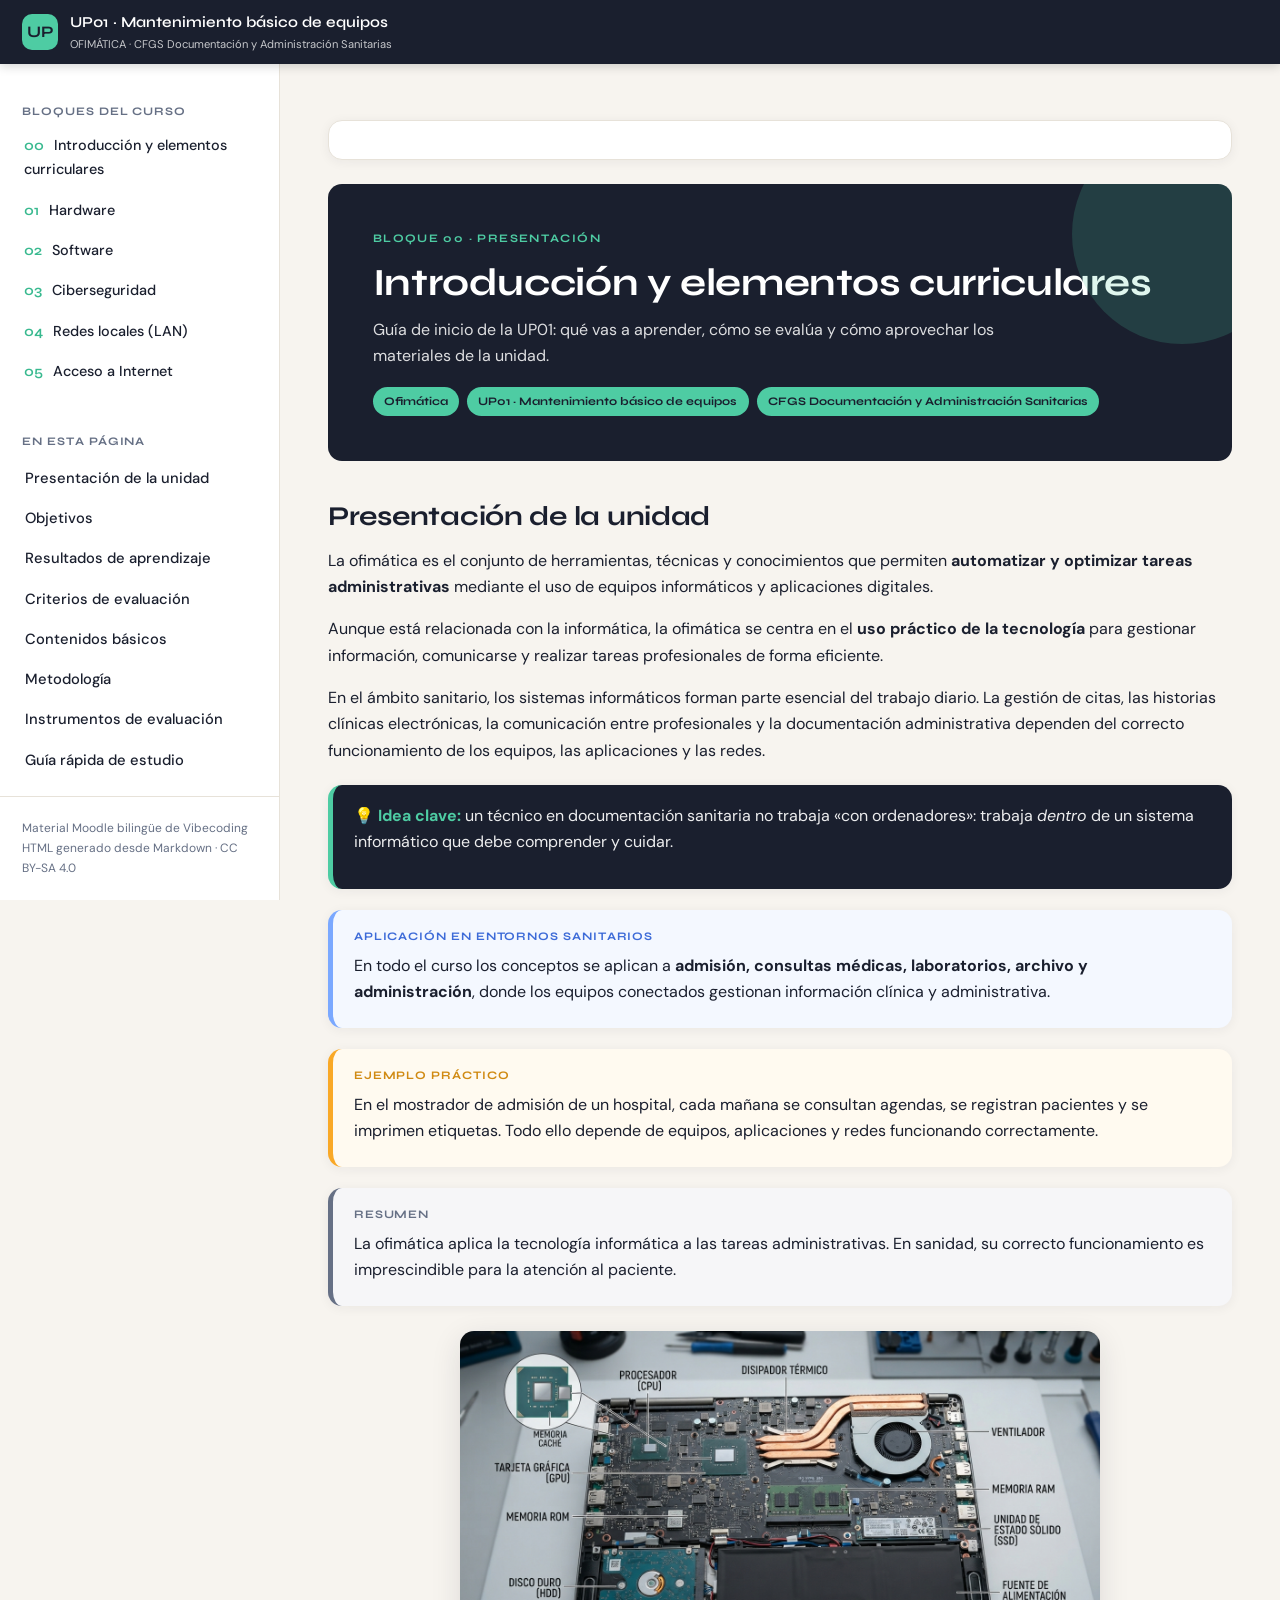
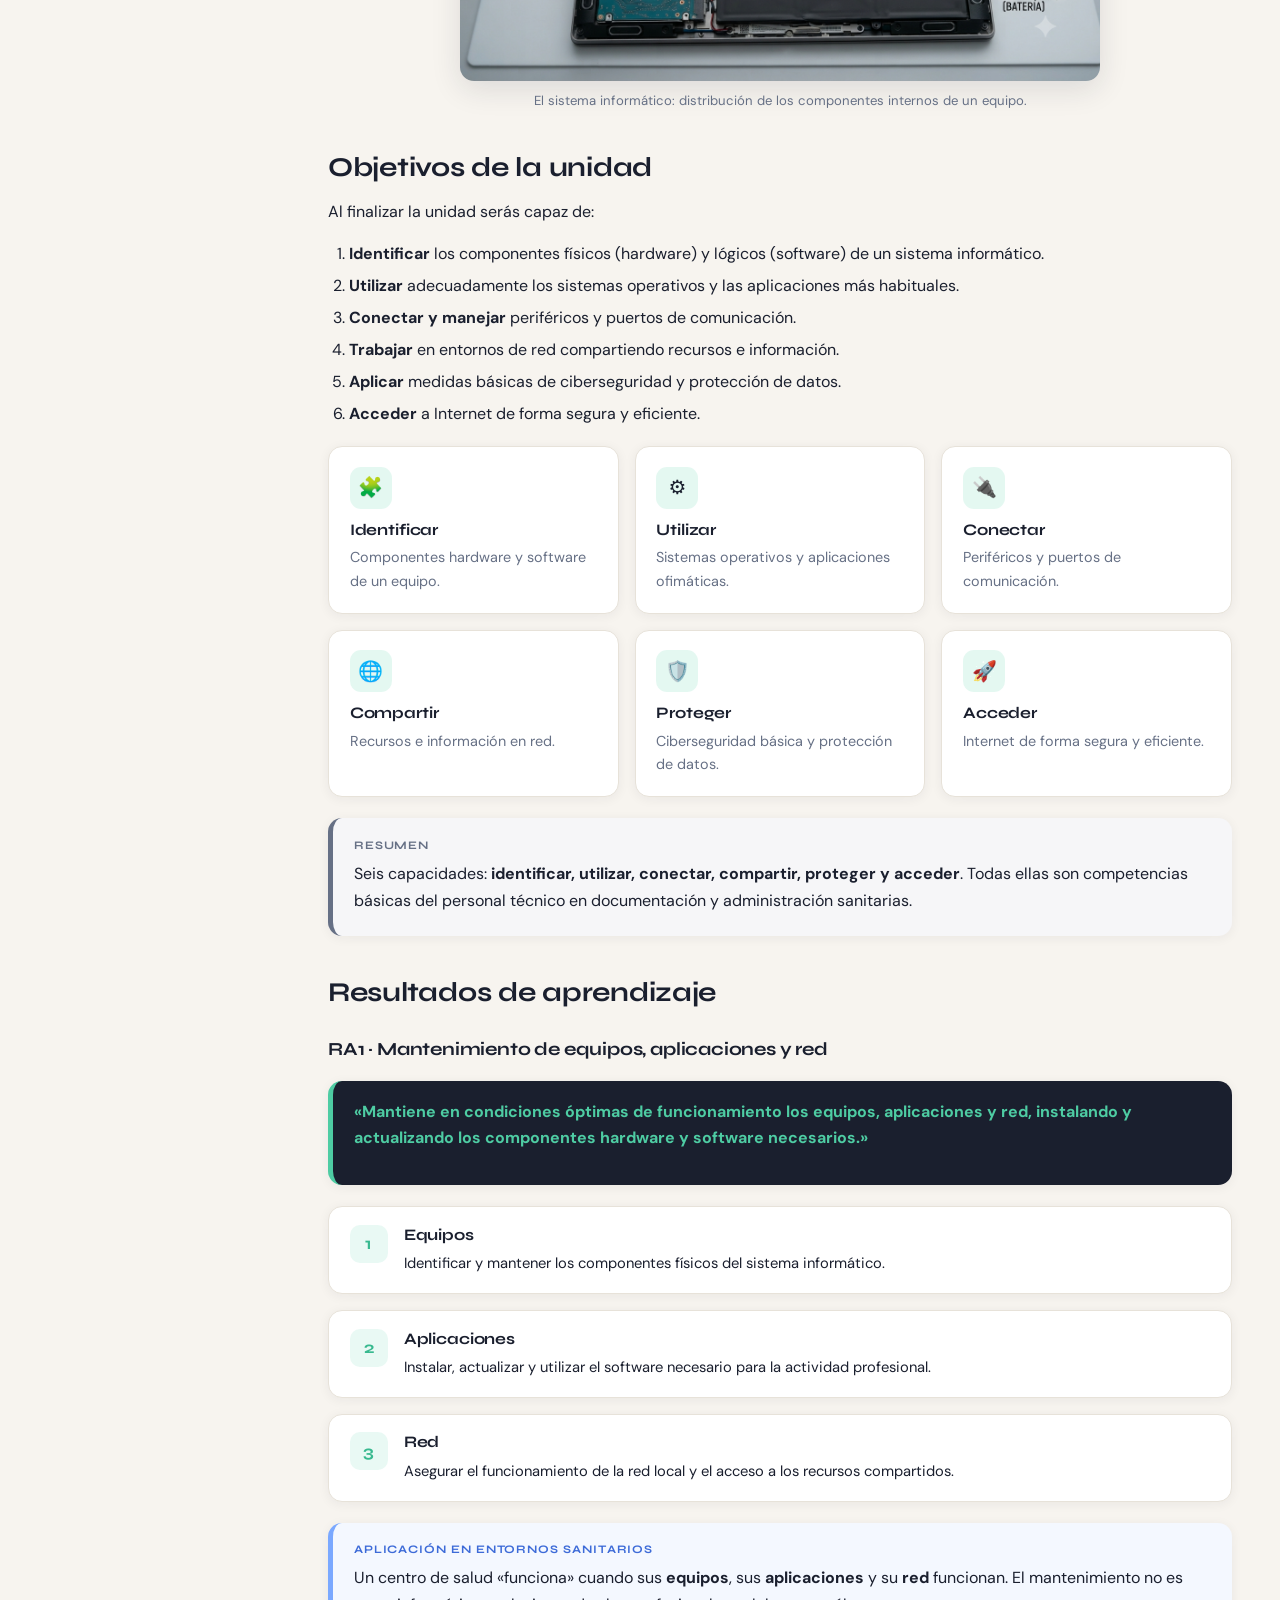
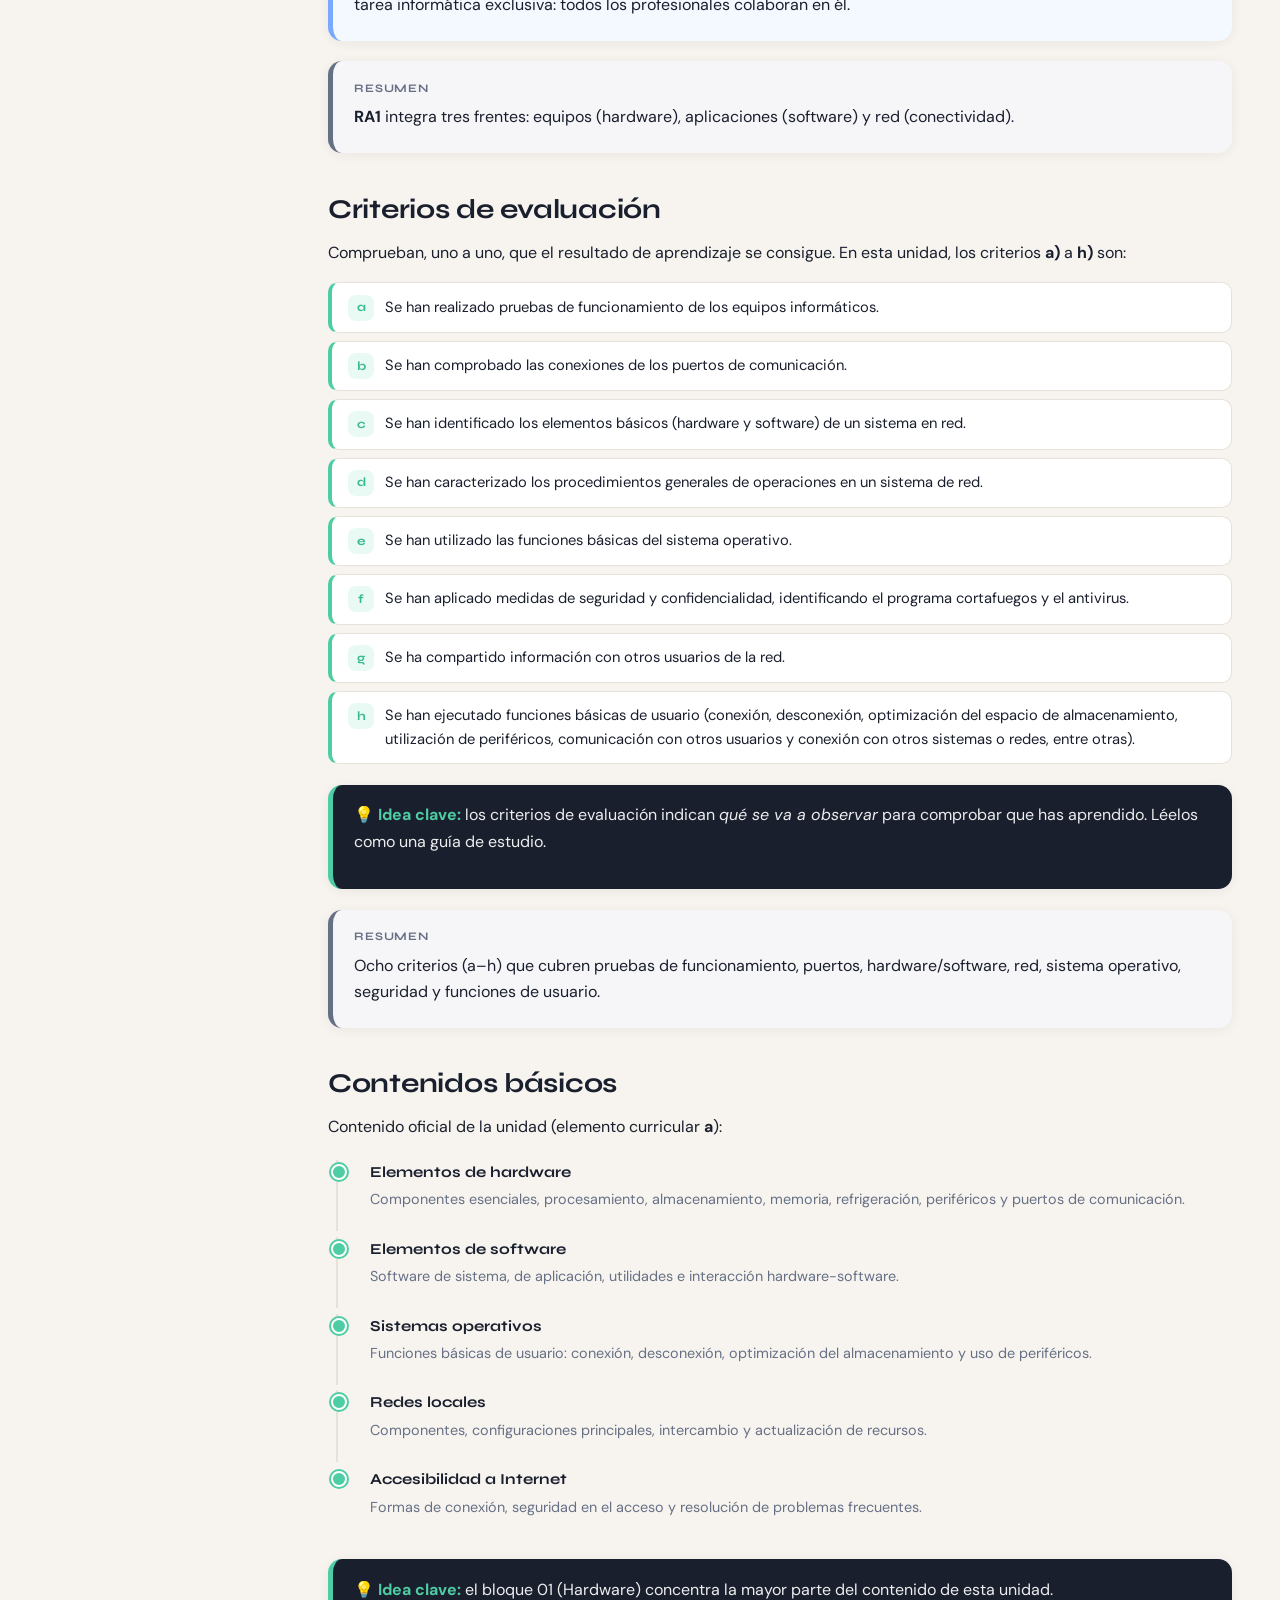
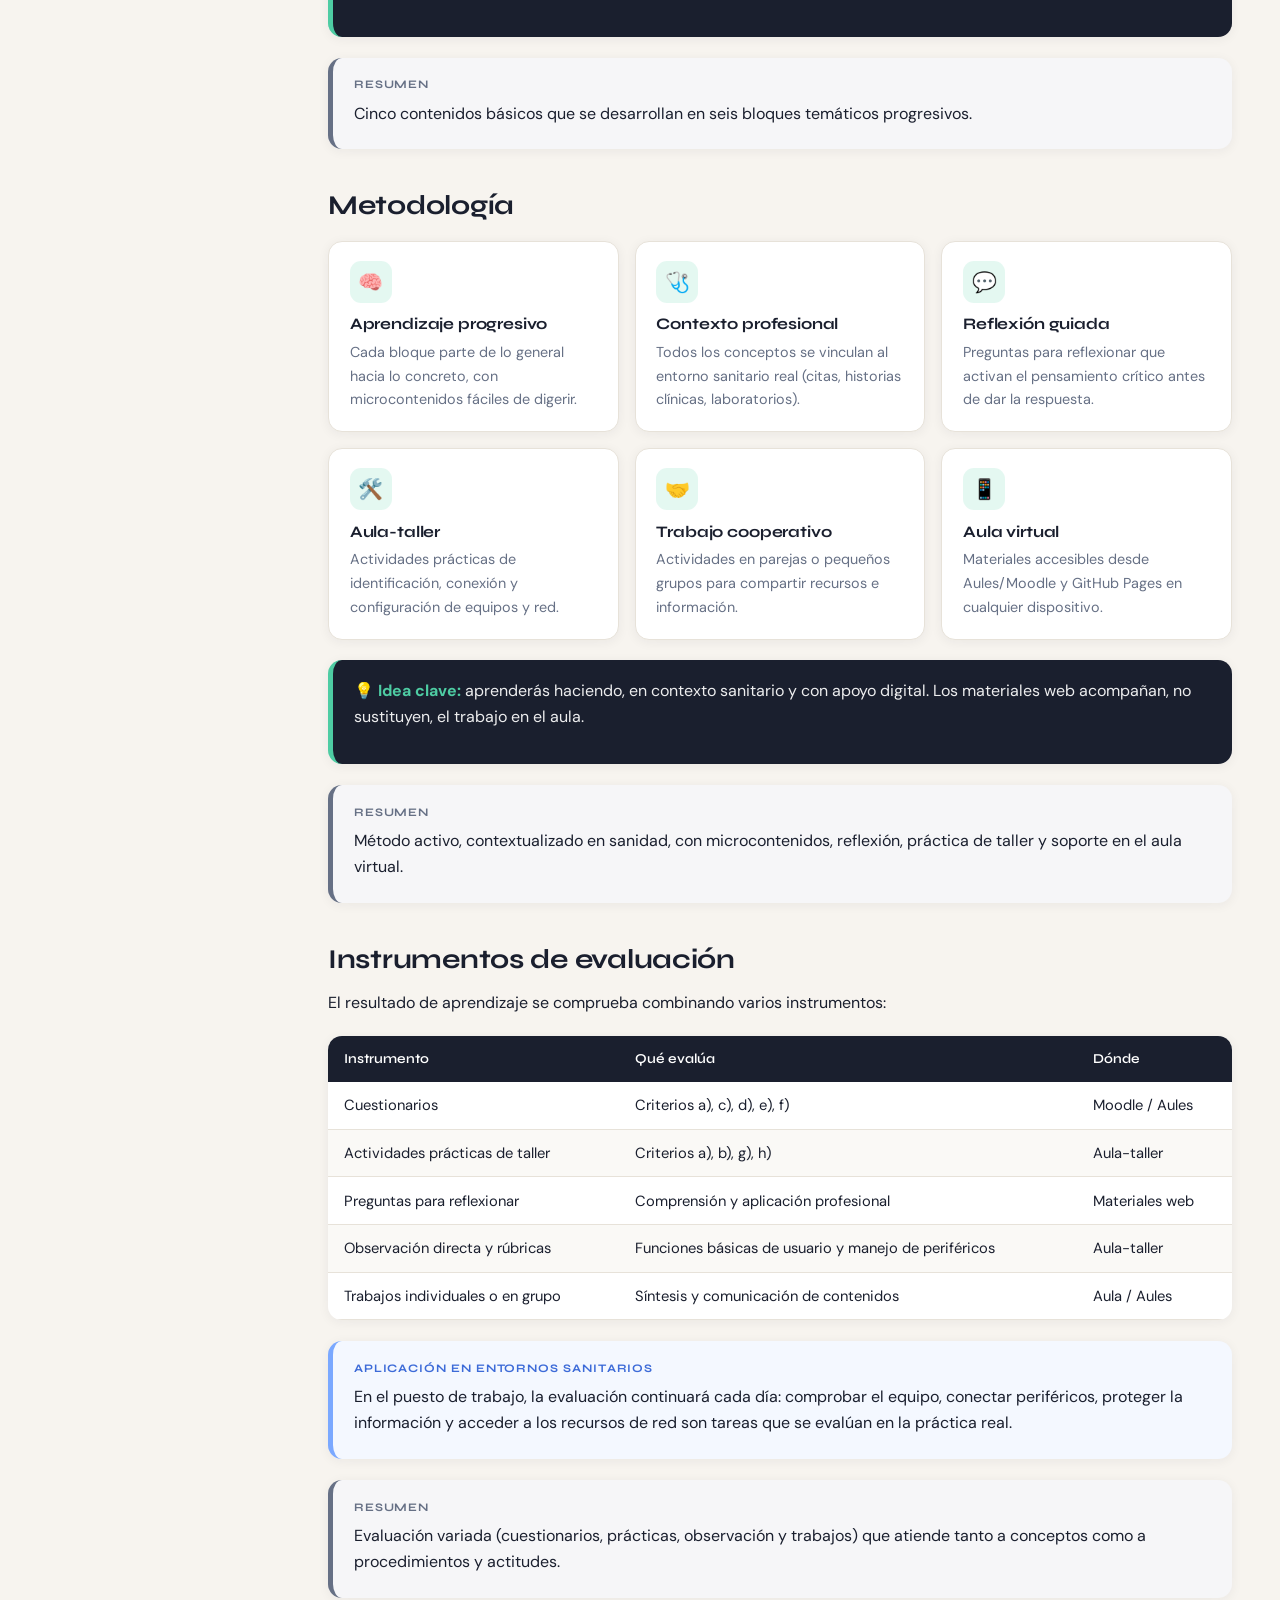
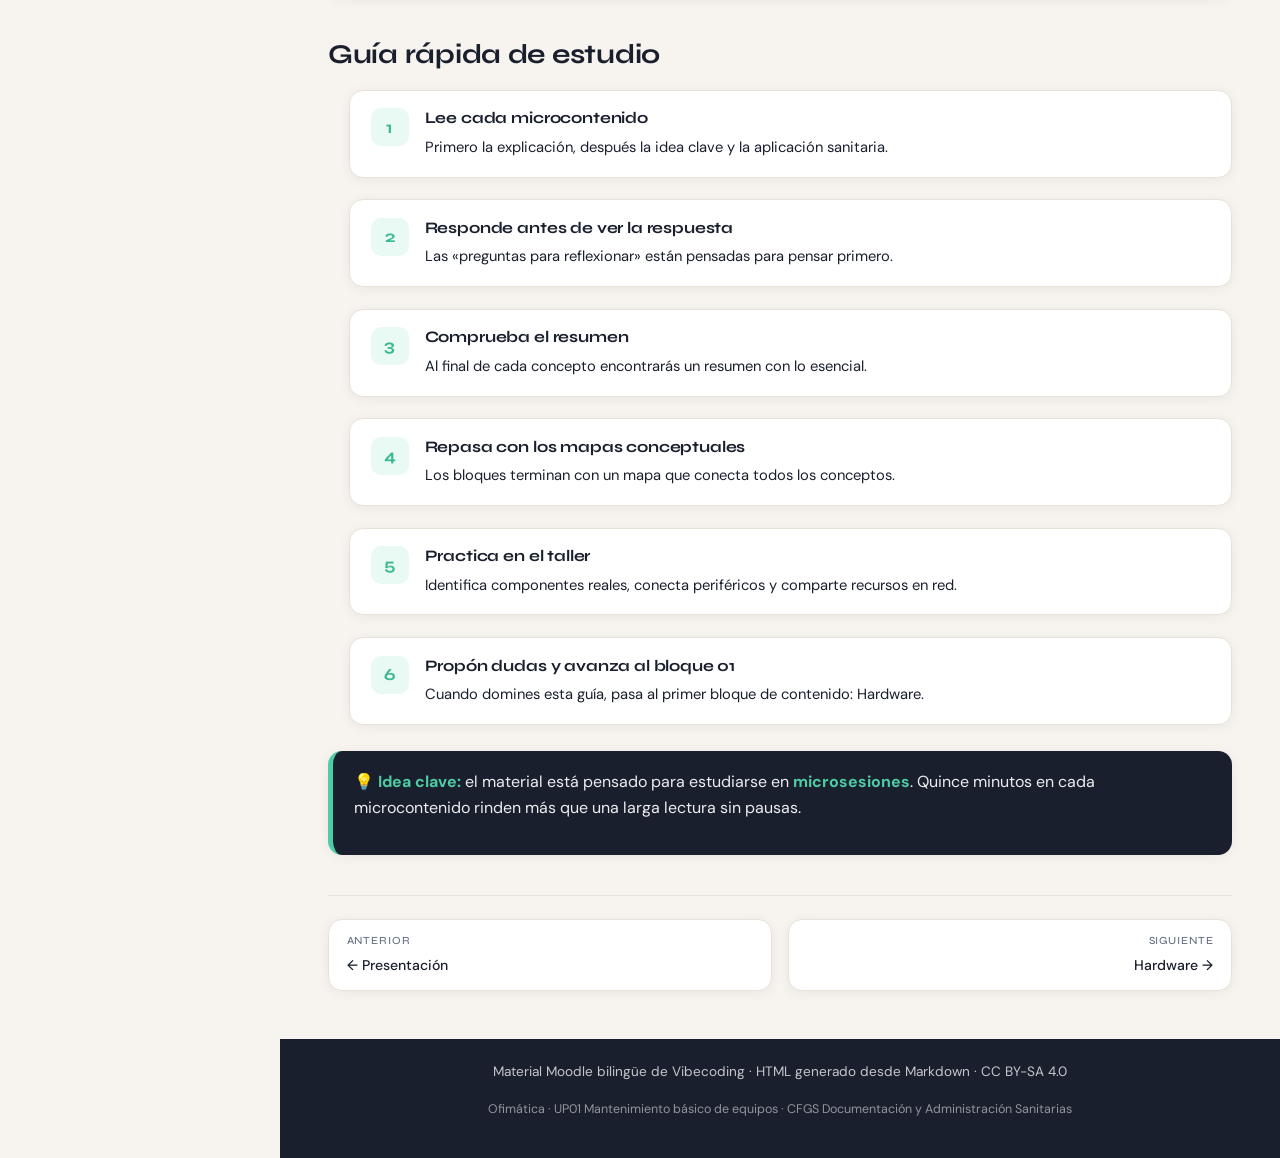
==== commit 071878c9: "Imágenes del bloque 01 integradas + navegación secuencial con cuestionarios de Aules" ====
--- a/00-introduccion-elementos-curriculares/index.html
+++ b/00-introduccion-elementos-curriculares/index.html
@@ -106,11 +106,10 @@
           <p>La ofimática aplica la tecnología informática a las tareas administrativas. En sanidad, su correcto funcionamiento es imprescindible para la atención al paciente.</p>
         </div>
 
-        <!-- IMAGEN: portada-modulo -->
-        <div class="image-placeholder">
-          Imagen recomendada: <strong>Portada del módulo «UP01 · Mantenimiento básico de equipos»</strong><br>
-          <small>Fuente: PDF original, página 1 · Ver inventario-imagenes/inventario-general.md · Bloque 00</small>
-        </div>
+        <figure class="image-figure image-figure--centered">
+          <img src="../images/generales/distribucion-componentes.png" alt="Distribución de los componentes internos de un ordenador: placa base, procesador, memoria y sistema de refrigeración." loading="lazy">
+          <figcaption>El sistema informático: distribución de los componentes internos de un equipo.</figcaption>
+        </figure>
       </section>
 
       <!-- ============ OBJETIVOS ============ -->
@@ -424,11 +423,11 @@
       <nav class="page-nav">
         <a class="page-nav__item" href="../index.html">
           <small>Anterior</small>
-          ← Índice general del curso
+          ← Presentación
         </a>
         <a class="page-nav__item page-nav__item--next" href="../01-hardware/index.html">
           <small>Siguiente</small>
-          Bloque 01 · Hardware →
+          Hardware →
         </a>
       </nav>
 
--- a/css/estilos.css
+++ b/css/estilos.css
@@ -400,25 +400,65 @@
 
 tr:nth-child(even) td { background: #faf9f6; }
 
-/* ---------- IMAGEN PLACEHOLDER ---------- */
-.image-placeholder {
-  background: linear-gradient(135deg, rgba(78,204,163,0.10), rgba(26,31,46,0.06));
-  border: 2px dashed #c9d2c9;
-  border-radius: var(--radius);
-  padding: 2rem 1.2rem;
-  text-align: center;
-  color: var(--muted);
-  font-size: 0.9rem;
-  margin: 1.4rem 0;
-}
-
-.image-placeholder strong { color: var(--accent-dark); }
-
-.image-placeholder img { max-width: 100%; height: auto; border-radius: var(--radius); }
-
-figure { margin: 1.4rem 0; }
+/* ---------- FIGURAS E IMÁGENES ---------- */
+figure { margin: 1.6rem auto; }
 figure img { max-width: 100%; height: auto; border-radius: var(--radius); box-shadow: var(--shadow); }
 figcaption { font-size: 0.8rem; color: var(--muted); margin-top: 0.5rem; text-align: center; }
+
+.image-figure {
+  max-width: 920px;
+}
+.image-figure--wide { max-width: 100%; }
+.image-figure--centered { max-width: 640px; }
+.image-figure img {
+  width: 100%;
+  display: block;
+  border-radius: var(--radius);
+  box-shadow: var(--shadow-lg);
+}
+.image-figure figcaption {
+  font-size: 0.82rem;
+  color: var(--muted);
+  margin-top: 0.6rem;
+  text-align: center;
+}
+
+.image-grid {
+  display: grid;
+  grid-template-columns: repeat(auto-fit, minmax(190px, 1fr));
+  gap: 1rem;
+  margin: 1.5rem 0;
+}
+
+.image-grid--2 { grid-template-columns: repeat(auto-fit, minmax(250px, 1fr)); }
+
+.image-card {
+  background: var(--card);
+  border: 1px solid var(--border);
+  border-radius: var(--radius);
+  box-shadow: var(--shadow);
+  overflow: hidden;
+  transition: transform 0.15s ease, box-shadow 0.15s ease;
+}
+
+.image-card:hover { transform: translateY(-2px); box-shadow: var(--shadow-lg); }
+
+.image-card img {
+  width: 100%;
+  height: 180px;
+  object-fit: cover;
+  display: block;
+  background: #fff;
+}
+
+.image-card figcaption {
+  padding: 0.7rem 0.9rem;
+  font-size: 0.82rem;
+  font-weight: 600;
+  color: var(--ink);
+  text-align: center;
+  margin: 0;
+}
 
 /* ---------- TOC (navegación interna) ---------- */
 .toc {
@@ -605,6 +645,7 @@
   .footer { margin-left: 0; }
 
   .card-grid { grid-template-columns: 1fr; }
+  .image-grid { grid-template-columns: repeat(auto-fit, minmax(150px, 1fr)); }
 }
 
 @media (min-width: 901px) {
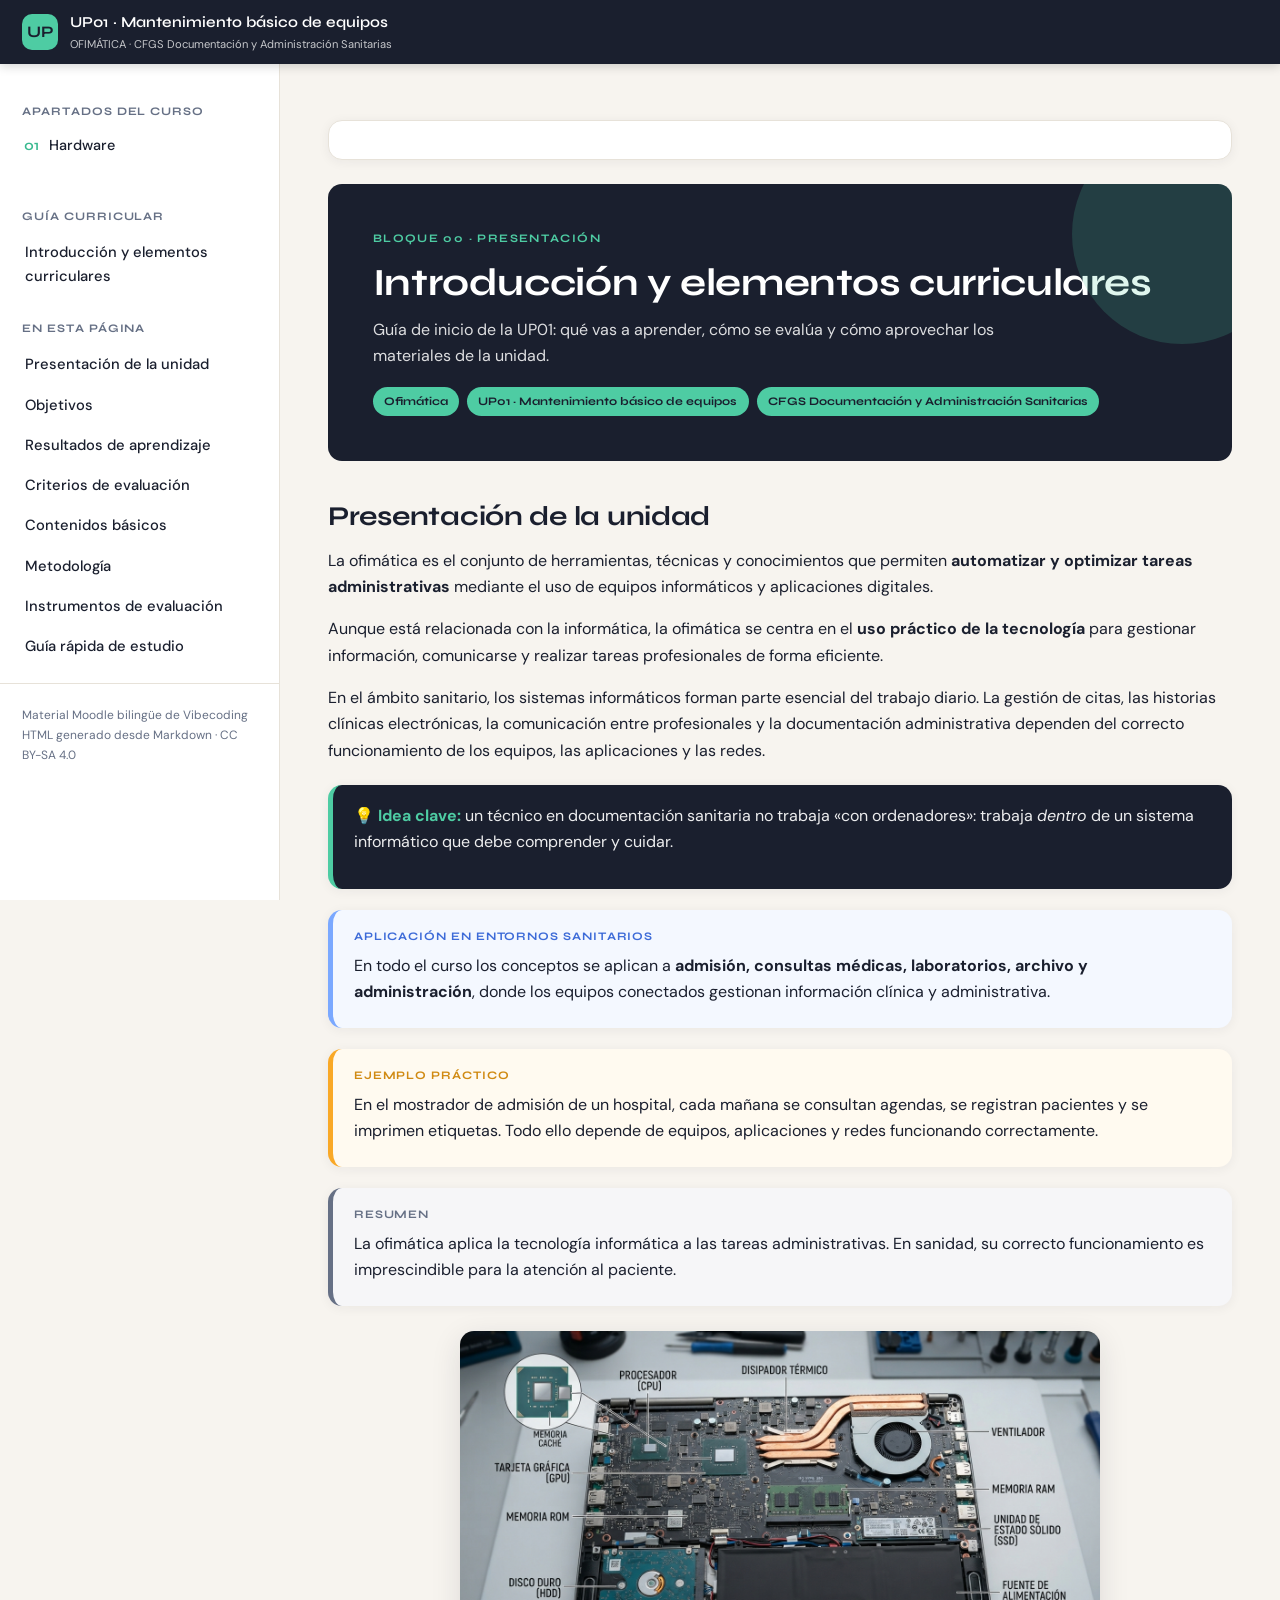
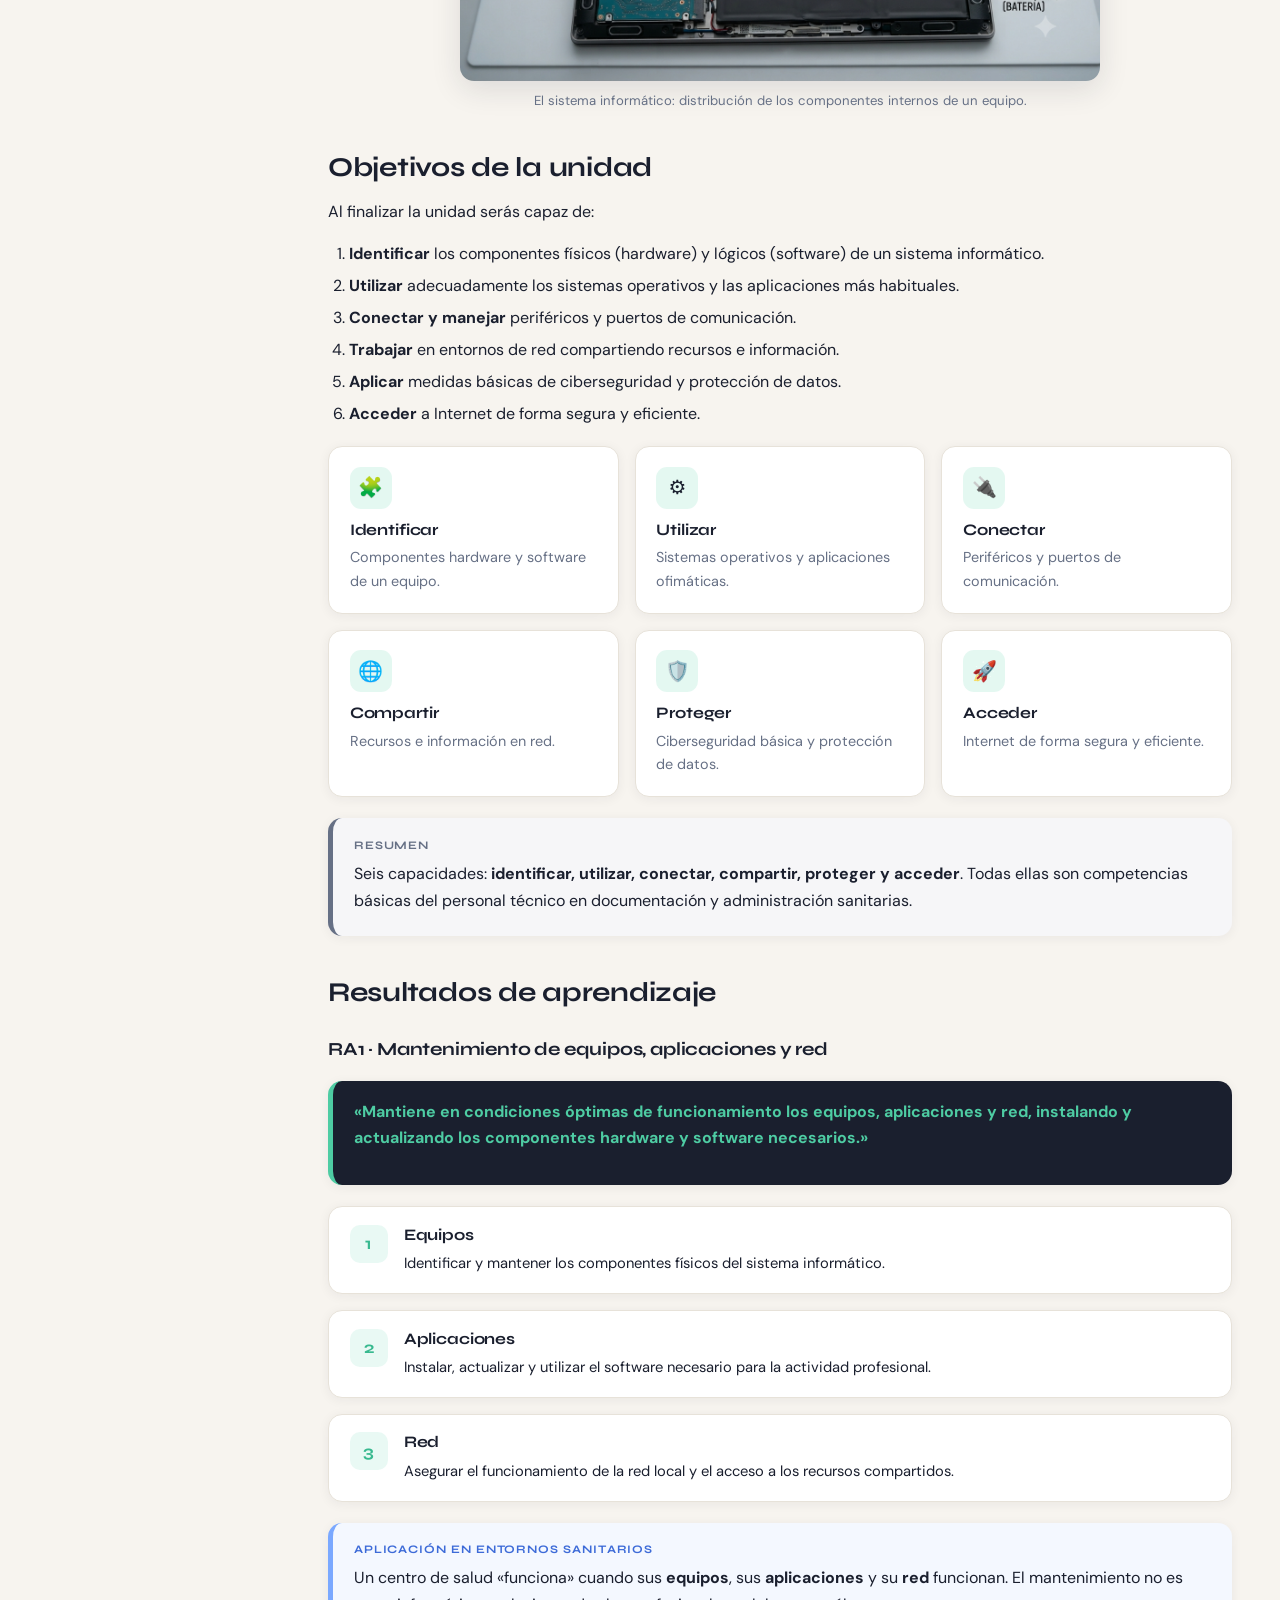
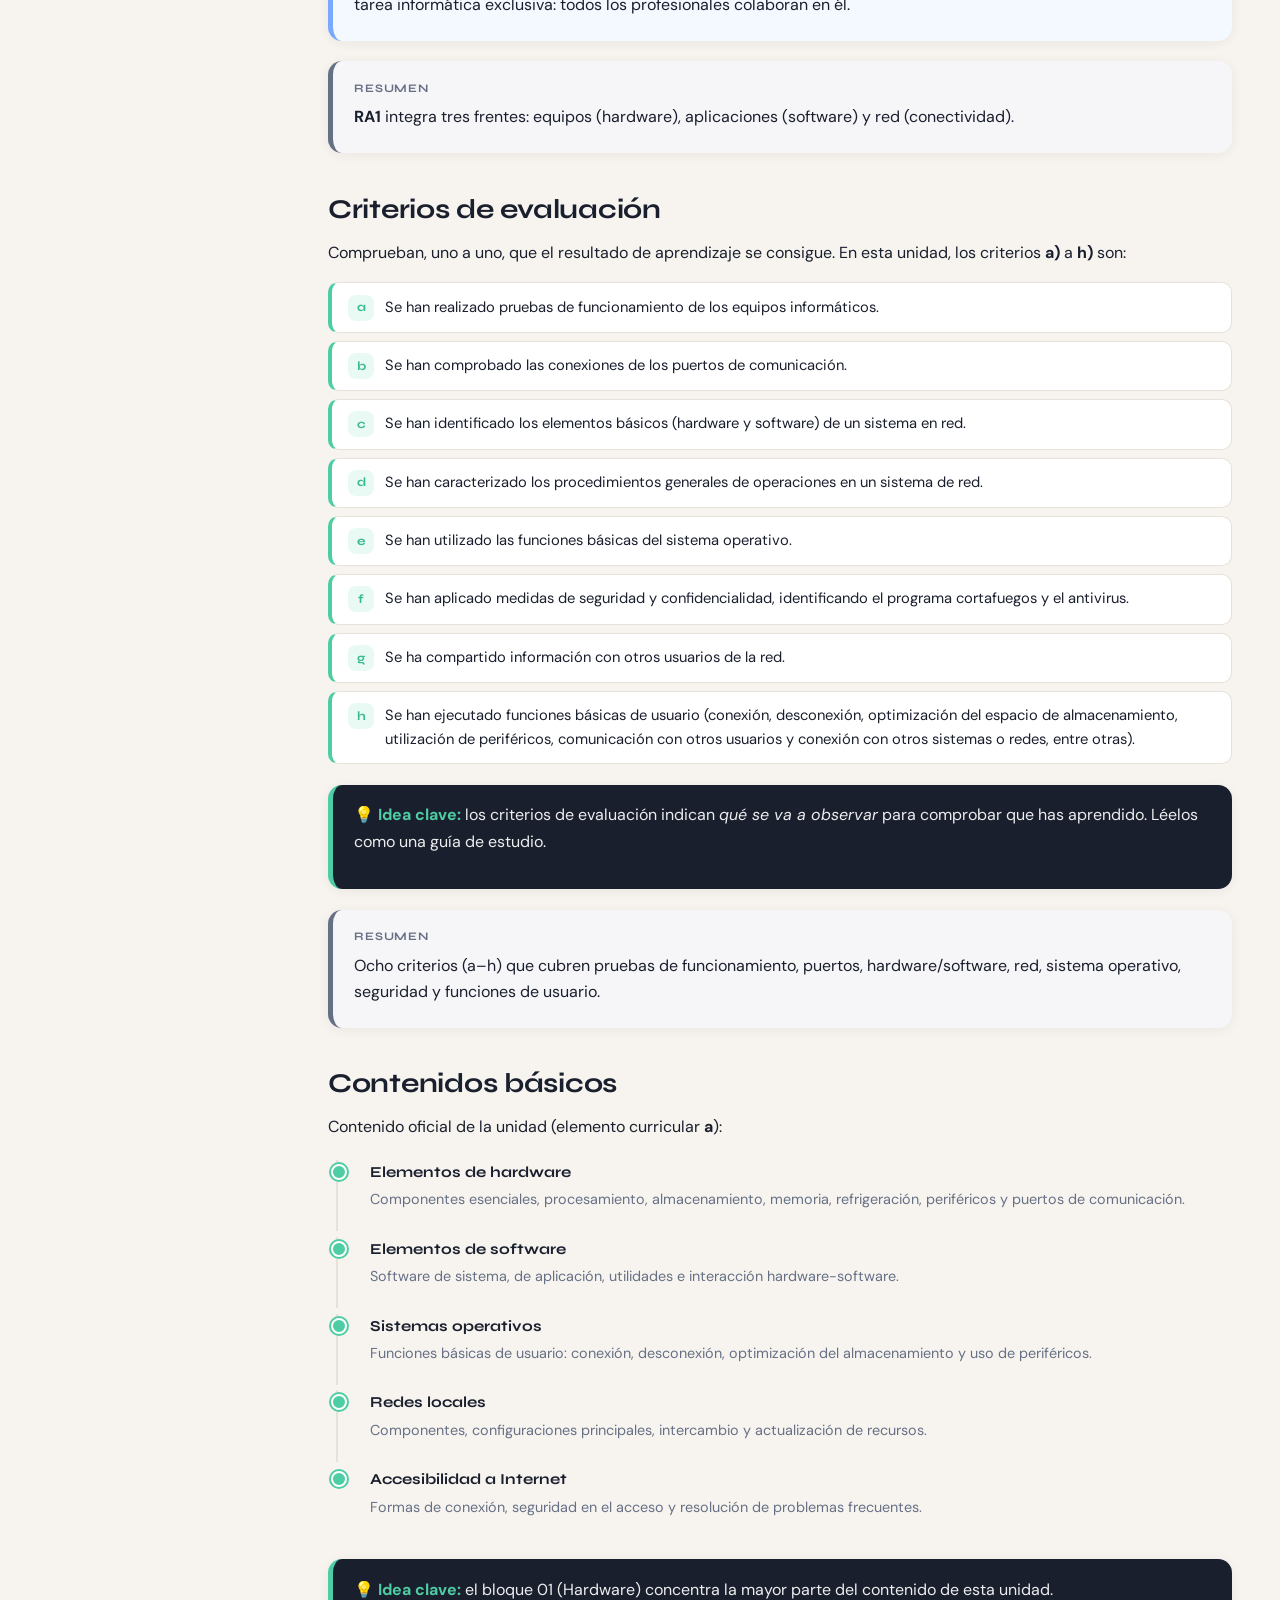
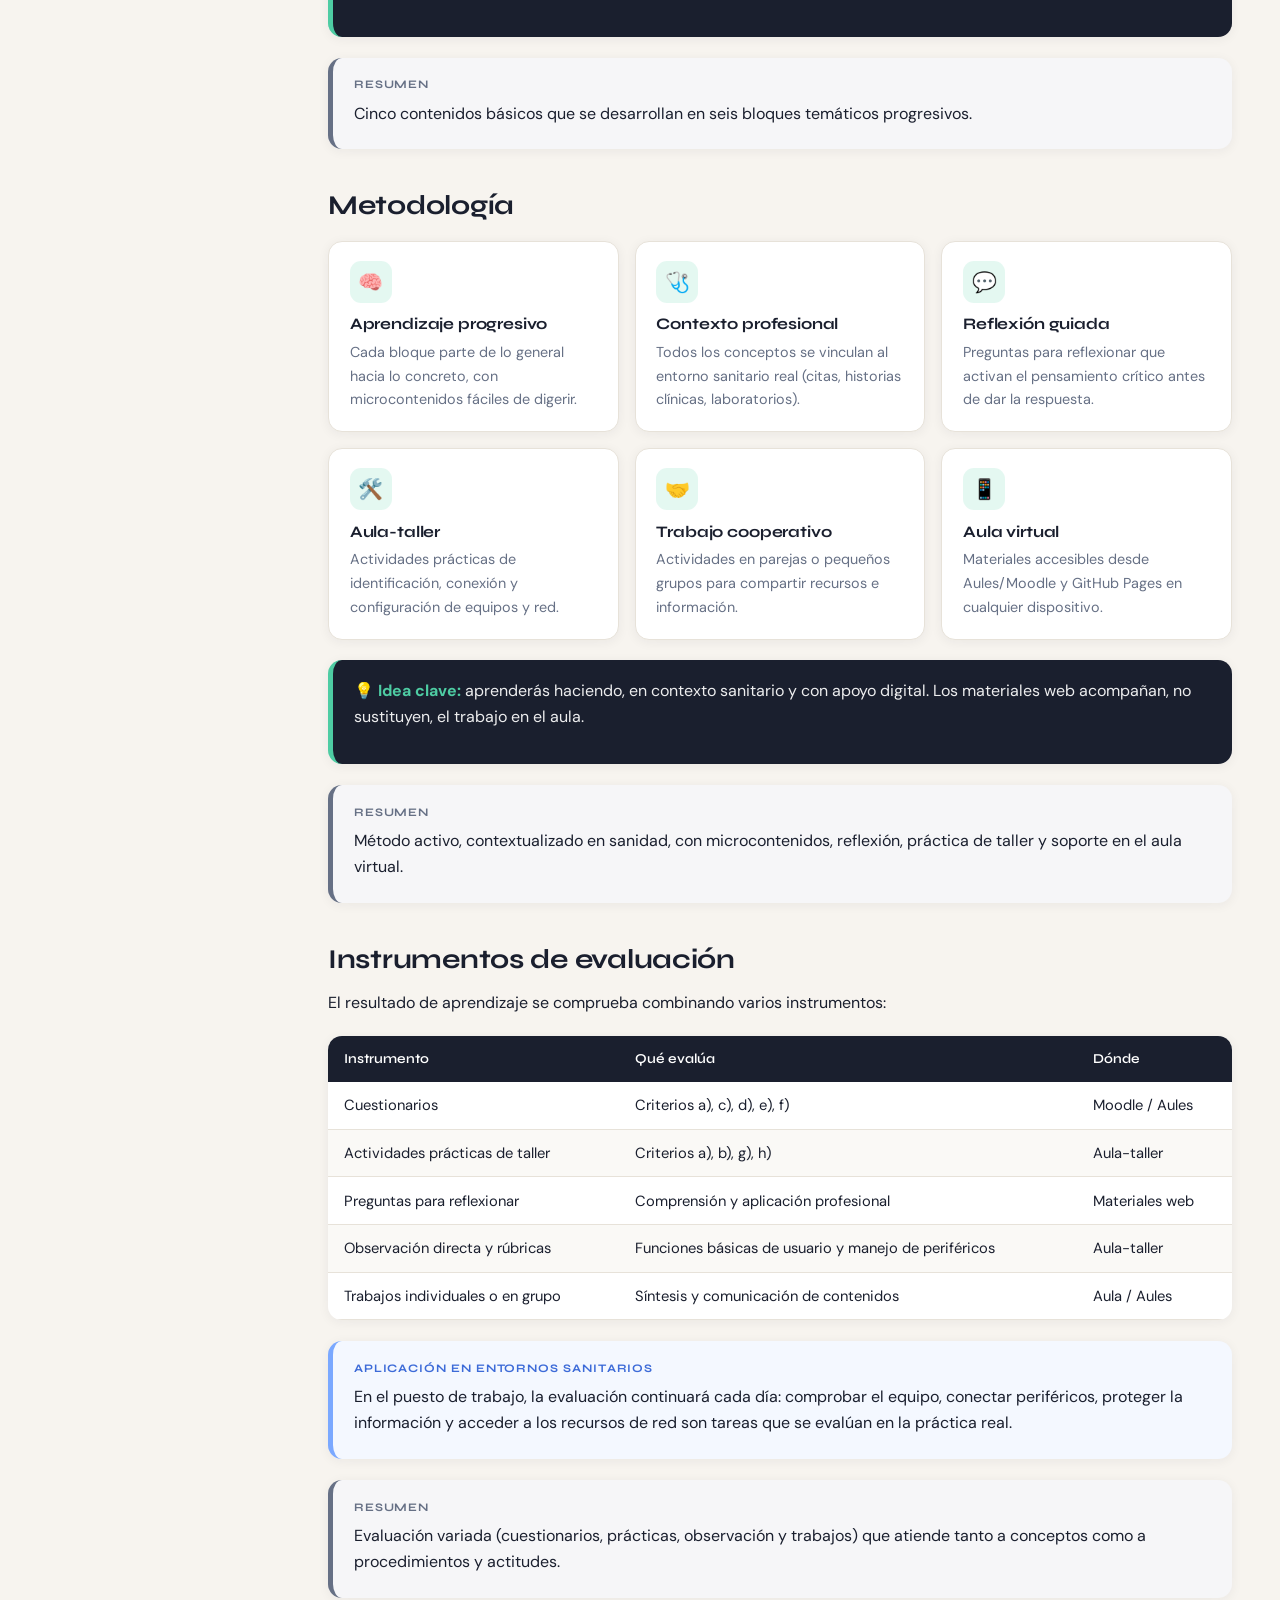
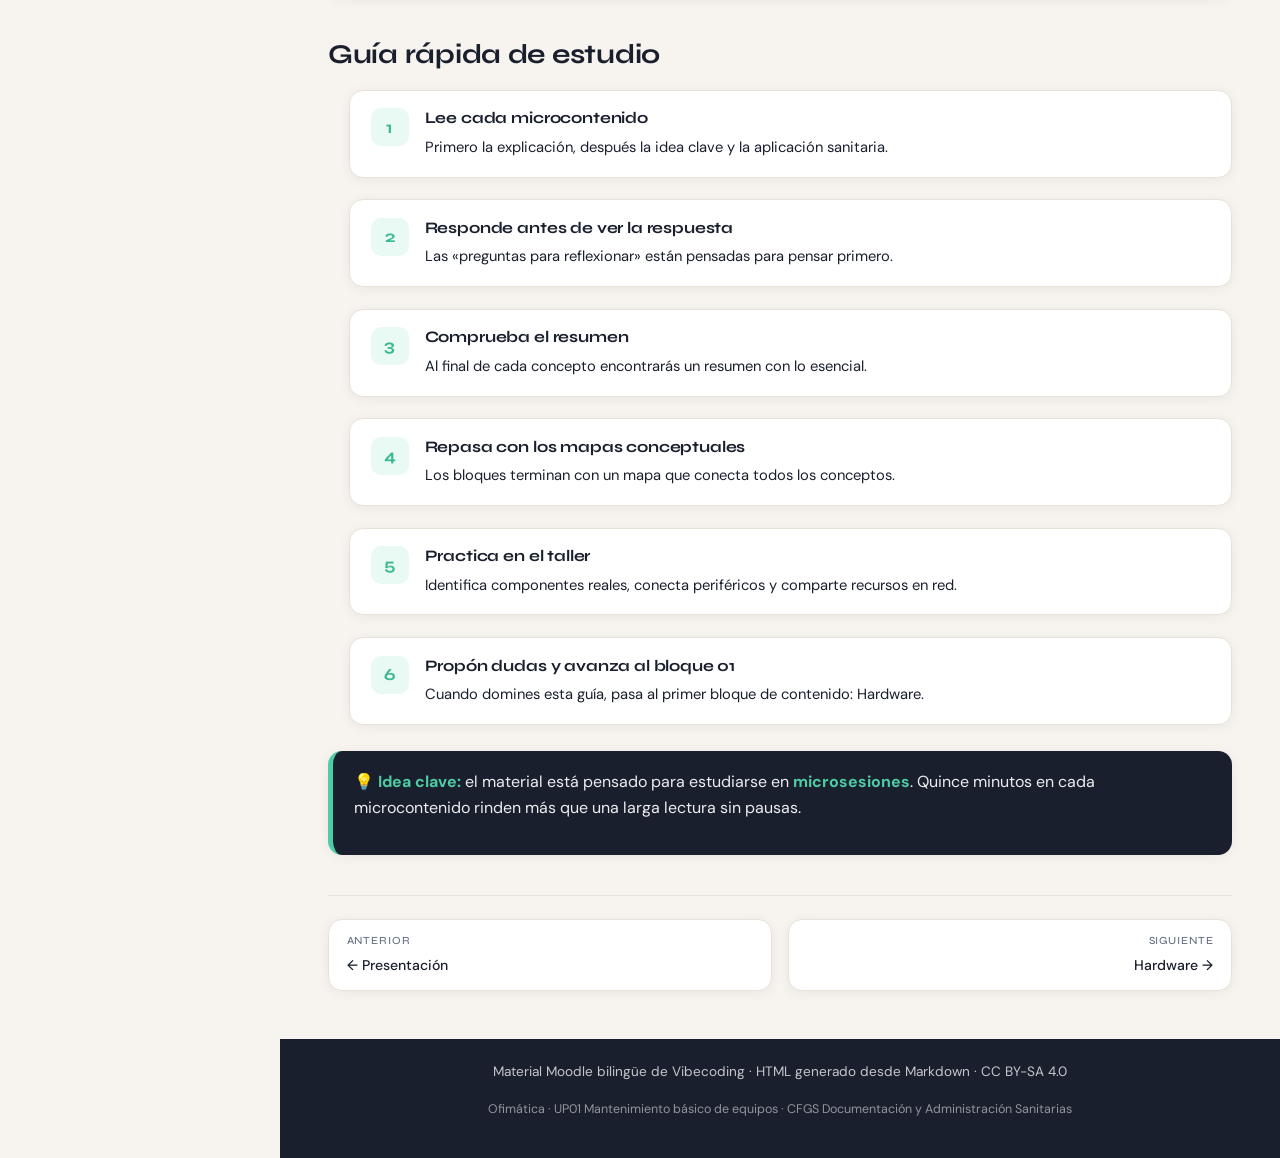
==== commit 3fc8f38c: "Reestructurar portada y navegación por apartados (teoría, cuestionario, prácticas)" ====
--- a/00-introduccion-elementos-curriculares/index.html
+++ b/00-introduccion-elementos-curriculares/index.html
@@ -38,15 +38,14 @@
     <aside class="sidebar" id="sidebar" aria-label="Menú de navegación">
       <nav>
         <div class="sidebar__section">
-          <div class="sidebar__label">Bloques del curso</div>
+          <div class="sidebar__label">Apartados del curso</div>
           <ul class="sidebar__blocks">
-            <li class="sidebar__block"><a href="index.html"><span>00</span> Introducción y elementos curriculares</a></li>
             <li class="sidebar__block"><a href="../01-hardware/index.html"><span>01</span> Hardware</a></li>
-            <li class="sidebar__block"><a href="#"><span>02</span> Software</a></li>
-            <li class="sidebar__block"><a href="#"><span>03</span> Ciberseguridad</a></li>
-            <li class="sidebar__block"><a href="#"><span>04</span> Redes locales (LAN)</a></li>
-            <li class="sidebar__block"><a href="#"><span>05</span> Acceso a Internet</a></li>
           </ul>
+        </div>
+        <div class="sidebar__section">
+          <div class="sidebar__label">Guía curricular</div>
+          <a class="sidebar__link" href="index.html">Introducción y elementos curriculares</a>
         </div>
         <div class="sidebar__section">
           <div class="sidebar__label">En esta página</div>
--- a/css/estilos.css
+++ b/css/estilos.css
@@ -278,6 +278,9 @@
 
 .card h3 { font-size: 1rem; margin: 0 0 0.4rem; }
 .card p { font-size: 0.9rem; color: var(--muted); margin: 0; }
+
+a.card { color: var(--ink); text-decoration: none; }
+a.card:hover { text-decoration: none; color: var(--ink); }
 
 /* ---------- CALL-OUTS ---------- */
 .callout {
@@ -679,10 +682,187 @@
 
 .backtotop.is-visible { display: inline-flex; }
 
+/* ---------- ACTIVIDADES INTERACTIVAS ---------- */
+.practica { margin: 1.6rem 0; }
+.practica__intro { font-size: 0.92rem; color: var(--muted); margin-bottom: 0.4rem; }
+
+.btn {
+  display: inline-flex; align-items: center; gap: 0.45rem;
+  border: 1px solid var(--border); background: #fff; color: var(--ink);
+  font: 500 0.88rem "DM Sans", sans-serif;
+  padding: 0.55rem 1rem; border-radius: 10px; cursor: pointer;
+  transition: transform 0.12s ease, box-shadow 0.12s ease, background 0.12s ease;
+}
+.btn:hover { transform: translateY(-1px); box-shadow: var(--shadow); }
+.btn--primary { background: var(--accent); color: var(--ink); border-color: transparent; font-weight: 600; }
+.btn--primary:hover { background: var(--accent-dark); }
+.btn--ghost { background: transparent; }
+.btn[disabled] { opacity: 0.5; cursor: not-allowed; transform: none; box-shadow: none; }
+
+.feedback {
+  margin: 1rem 0; padding: 0.8rem 1rem; border-radius: 10px; font-size: 0.92rem;
+  border-left: 4px solid var(--muted); background: #f6f6f8;
+}
+.feedback--ok { border-left-color: var(--accent-dark); background: #effaf5; }
+.feedback--bad { border-left-color: #e05d5d; background: #fdf1f1; }
+.feedback p { margin: 0; }
+
+.progreso { height: 10px; border-radius: 99px; background: var(--border); overflow: hidden; margin: 0.8rem 0 0.2rem; }
+.progreso__relleno { height: 100%; width: 0; background: var(--accent); border-radius: 99px; transition: width 0.3s ease; }
+
+/* Baraja de reconocimiento */
+.baraja { display: grid; grid-template-columns: repeat(auto-fill, minmax(165px, 1fr)); gap: 1rem; margin: 1.2rem 0; }
+.baraja__card { display: block; width: 100%; border: 0; background: none; padding: 0; perspective: 1000px; height: 235px; cursor: pointer; }
+.baraja__inner {
+  display: block; position: relative; width: 100%; height: 100%;
+  transform-style: preserve-3d; transition: transform 0.45s ease;
+}
+.baraja__card.is-flipped .baraja__inner { transform: rotateY(180deg); }
+.baraja__cara {
+  position: absolute; inset: 0; backface-visibility: hidden; -webkit-backface-visibility: hidden;
+  border-radius: var(--radius); border: 1px solid var(--border); background: #fff;
+  box-shadow: var(--shadow); display: flex; flex-direction: column; overflow: hidden;
+}
+.baraja__cara img { width: 100%; height: 145px; object-fit: contain; padding: 0.6rem; background: #fff; display: block; margin: 0; box-shadow: none; }
+.baraja__cara--tras { transform: rotateY(180deg); background: var(--ink); border-color: var(--ink); padding: 0.9rem; color: #fff; justify-content: center; text-align: center; }
+.baraja__tras-tipo {
+  align-self: center; font-family: "Syne", sans-serif; font-size: 0.68rem; font-weight: 700;
+  text-transform: uppercase; letter-spacing: 0.08em; color: var(--accent);
+  border: 1px solid rgba(255,255,255,0.25); padding: 0.2rem 0.6rem; border-radius: 99px; margin-bottom: 0.6rem;
+}
+.baraja__tras-nombre { font-family: "Syne", sans-serif; font-weight: 700; font-size: 0.95rem; margin-bottom: 0.5rem; }
+.baraja__tras-funcion { font-size: 0.8rem; line-height: 1.45; color: rgba(255,255,255,0.85); }
+
+/* Emparejado */
+.match { display: grid; grid-template-columns: 1fr 1fr; gap: 1.2rem; margin: 1.2rem 0; }
+.match__col { display: flex; flex-direction: column; gap: 0.5rem; }
+.match__title { font-family: "Syne", sans-serif; font-size: 0.72rem; font-weight: 700; text-transform: uppercase; letter-spacing: 0.08em; color: var(--muted); margin-bottom: 0.2rem; }
+.match__item {
+  text-align: left; border: 1px solid var(--border); background: #fff; border-radius: 10px;
+  padding: 0.6rem 0.8rem; font: 500 0.88rem "DM Sans", sans-serif; color: var(--ink); cursor: pointer;
+  transition: border-color 0.12s ease, background 0.12s ease, transform 0.12s ease;
+  display: flex; align-items: center; gap: 0.6rem;
+}
+.match__item img { width: 52px; height: 34px; object-fit: contain; margin: 0; box-shadow: none; border-radius: 6px; background: #fff; border: 1px solid var(--border); }
+.match__item:hover { border-color: var(--accent); transform: translateY(-1px); }
+.match__item.is-pending { border-color: var(--accent); background: rgba(78,204,163,0.12); }
+.match__item.is-ok { border-color: var(--accent-dark); background: #effaf5; cursor: default; }
+.match__item.is-bad { border-color: #e05d5d; background: #fdf1f1; }
+.match__item[disabled] { opacity: 0.95; }
+
+/* Autoevaluación */
+.test { list-style: none; padding: 0; margin: 1.2rem 0; display: flex; flex-direction: column; gap: 1.1rem; }
+.test__q { background: #fff; border: 1px solid var(--border); border-radius: var(--radius); padding: 1.1rem 1.2rem; box-shadow: var(--shadow); }
+.test__prompt { font-weight: 600; margin-bottom: 0.7rem; display: flex; align-items: center; gap: 0.8rem; }
+.test__prompt img { width: 84px; height: 56px; object-fit: contain; border-radius: 8px; border: 1px solid var(--border); background: #fff; margin: 0; box-shadow: none; }
+.test__opciones { display: grid; grid-template-columns: 1fr 1fr; gap: 0.5rem; }
+.test__op {
+  text-align: left; border: 1px solid var(--border); background: #faf9f6; border-radius: 9px;
+  padding: 0.55rem 0.75rem; font: 500 0.88rem "DM Sans", sans-serif; color: var(--ink); cursor: pointer;
+}
+.test__op:hover { border-color: var(--accent); }
+.test__op.is-selected { border-color: var(--accent); background: rgba(78,204,163,0.14); }
+.test__op.is-correct, .test__op.is-revelado { border-color: var(--accent-dark); background: #effaf5; }
+.test__op.is-wrong { border-color: #e05d5d; background: #fdf1f1; }
+
+/* Escenarios de conexión */
+.escenario { background: #fff; border: 1px solid var(--border); border-radius: var(--radius); padding: 1rem 1.2rem; margin-bottom: 0.9rem; box-shadow: var(--shadow); }
+.escenario p { margin-bottom: 0.7rem; font-weight: 500; }
+.escenario__opciones { display: flex; flex-wrap: wrap; gap: 0.5rem; margin-bottom: 0.7rem; }
+.escenario__opt {
+  display: inline-flex; align-items: center; gap: 0.4rem; border: 1px solid var(--border);
+  background: #faf9f6; border-radius: 99px; padding: 0.4rem 0.8rem; cursor: pointer; font-size: 0.85rem;
+  transition: border-color 0.12s ease, background 0.12s ease;
+}
+.escenario__opt input { accent-color: var(--accent-dark); margin: 0; }
+.escenario__opt.is-sel { border-color: var(--accent); background: rgba(78,204,163,0.14); }
+.escenario__mensaje { font-size: 0.88rem; min-height: 1.3em; }
+.escenario__mensaje.ok { color: var(--accent-dark); font-weight: 600; }
+.escenario__mensaje.bad { color: #c94444; font-weight: 600; }
+
+/* Checklist */
+.checklist { list-style: none; padding: 0; margin: 1.2rem 0 0.6rem; display: flex; flex-direction: column; gap: 0.5rem; }
+.checklist__fila {
+  display: flex; align-items: flex-start; gap: 0.7rem; background: #fff; border: 1px solid var(--border);
+  border-left: 4px solid var(--border); border-radius: 10px; padding: 0.7rem 0.9rem; cursor: pointer; font-size: 0.9rem;
+  transition: border-color 0.15s ease, background 0.15s ease;
+}
+.checklist__fila.is-hecho { border-left-color: var(--accent-dark); background: #effaf5; }
+.checklist__fila input { margin-top: 0.3rem; accent-color: var(--accent-dark); }
+.checklist__fila .num {
+  font-family: "Syne", sans-serif; font-weight: 700; color: var(--accent-dark); background: rgba(78,204,163,0.12);
+  border-radius: 8px; width: 24px; height: 24px; display: inline-flex; align-items: center; justify-content: center; font-size: 0.78rem; flex-shrink: 0;
+}
+.checklist__item { display: flex; flex-direction: column; gap: 0.15rem; }
+.checklist__ayuda { margin-left: 2.3rem; }
+.checklist__ayuda summary {
+  display: inline-flex; align-items: center; gap: 0.35rem; cursor: pointer; font-size: 0.8rem; font-weight: 600;
+  color: var(--accent-dark); background: none; border: 0; padding: 0.1rem 0; list-style: none;
+}
+.checklist__ayuda summary::-webkit-details-marker { display: none; }
+.checklist__ayuda summary::after { content: " +"; color: var(--muted); }
+.checklist__ayuda[open] summary::after { content: " –"; }
+.checklist__ayuda p {
+  margin: 0.35rem 0 0.4rem; font-size: 0.85rem; line-height: 1.5; color: var(--muted);
+  background: #fff; border: 1px dashed var(--border); border-radius: 10px; padding: 0.6rem 0.85rem;
+}
+
+/* Ordenar pasos */
+.orden { display: grid; grid-template-columns: 1fr 1fr; gap: 1.2rem; margin: 1.2rem 0; }
+.orden__pila { display: flex; flex-direction: column; gap: 0.5rem; }
+.orden__ficha {
+  text-align: left; border: 1px solid var(--border); background: #fff; border-radius: 10px; padding: 0.65rem 0.85rem;
+  font: 500 0.88rem "DM Sans", sans-serif; color: var(--ink); cursor: pointer; transition: border-color 0.12s ease, background 0.12s ease;
+}
+.orden__ficha:hover { border-color: var(--accent); }
+.orden__ficha[disabled] { opacity: 0.55; cursor: default; }
+.orden__ficha.is-bad { border-color: #e05d5d; background: #fdf1f1; }
+.orden__secuencia { list-style: none; padding: 0; margin: 0; display: flex; flex-direction: column; gap: 0.4rem; }
+.orden__secuencia li { border: 1px dashed var(--border); border-radius: 10px; padding: 0.7rem 0.85rem; font-size: 0.88rem; background: #faf9f6; min-height: 1.6em; }
+.orden__secuencia li.esta-ok { border-style: solid; border-color: var(--accent-dark); background: #effaf5; }
+.orden__secuencia li.esta-bad { border-color: #e05d5d; background: #fdf1f1; }
+
+/* Inventario */
+.inventario__grupo { margin-bottom: 1rem; }
+.inventario__grupo h4 { font-family: "Syne", sans-serif; font-size: 0.95rem; margin-bottom: 0.5rem; color: var(--accent-dark); }
+.inventario__fila { display: flex; align-items: center; gap: 0.6rem; background: #fff; border: 1px solid var(--border); border-radius: 9px; padding: 0.45rem 0.75rem; font-size: 0.88rem; margin-bottom: 0.35rem; cursor: pointer; }
+.inventario__fila input { accent-color: var(--accent-dark); margin: 0; }
+.inventario__campos { display: flex; flex-wrap: wrap; gap: 0.8rem; margin: 1rem 0; }
+.inventario__campos label { font-size: 0.85rem; color: var(--muted); display: flex; flex-direction: column; gap: 0.2rem; }
+.inventario__campos input { border: 1px solid var(--border); border-radius: 8px; padding: 0.45rem 0.7rem; font: 400 0.9rem "DM Sans", sans-serif; min-width: 220px; background: #fff; color: var(--ink); }
+.inventario-resultado { margin-top: 1.2rem; }
+
+/* Panel de soluciones (reconocimiento) */
+.soluciones-panel { margin: 1.8rem 0; border: 2px solid var(--accent); border-radius: var(--radius); background: #fff; box-shadow: var(--shadow-lg); }
+.soluciones-panel__cab { background: var(--ink); color: #fff; padding: 1rem 1.3rem; border-radius: var(--radius) var(--radius) 0 0; display: flex; flex-wrap: wrap; align-items: center; gap: 0.8rem; justify-content: space-between; }
+.soluciones-panel__cab h3 { margin: 0; font-size: 1.05rem; }
+.soluciones-panel__cuerpo { padding: 1.2rem 1.3rem; }
+.tabla-soluciones img { width: 46px; height: 38px; object-fit: contain; background: #fff; border: 1px solid var(--border); border-radius: 6px; margin: 0; box-shadow: none; }
+.tabla-soluciones td { font-size: 0.85rem; }
+
+/* ---------- PROTECCIÓN LIGERA CONTRA COPIA ---------- */
+body {
+  -webkit-user-select: none;
+  -moz-user-select: none;
+  -ms-user-select: none;
+  user-select: none;
+}
+input, textarea, select {
+  -webkit-user-select: text;
+  -moz-user-select: text;
+  -ms-user-select: text;
+  user-select: text;
+}
+
 /* ---------- IMPRESIÓN ---------- */
 @media print {
   .sidebar, .header, .backtotop, .page-nav { display: none !important; }
   .main { margin-left: 0; }
   .footer { margin-left: 0; }
   body { background: #fff; }
+  .btn, .progreso { display: none !important; }
+}
+
+@media (max-width: 700px) {
+  .match, .orden, .test__opciones { grid-template-columns: 1fr; }
 }
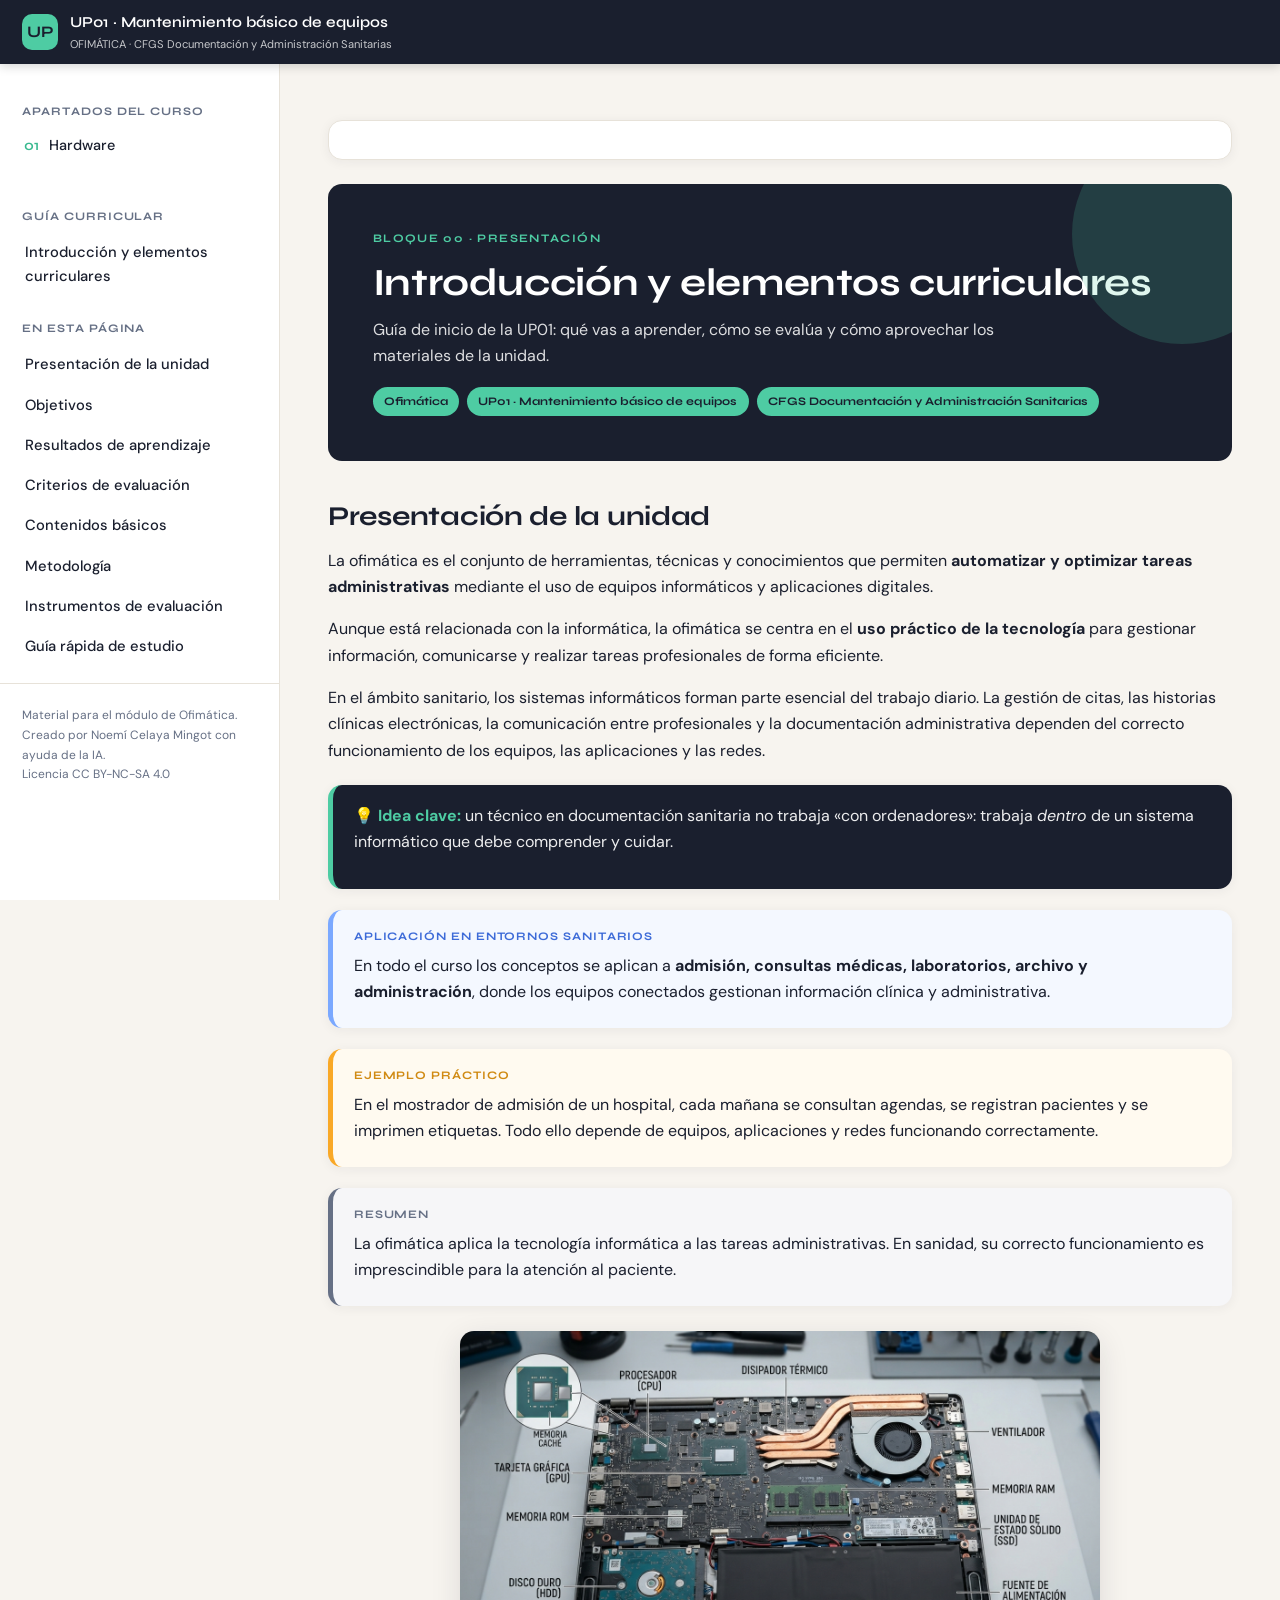
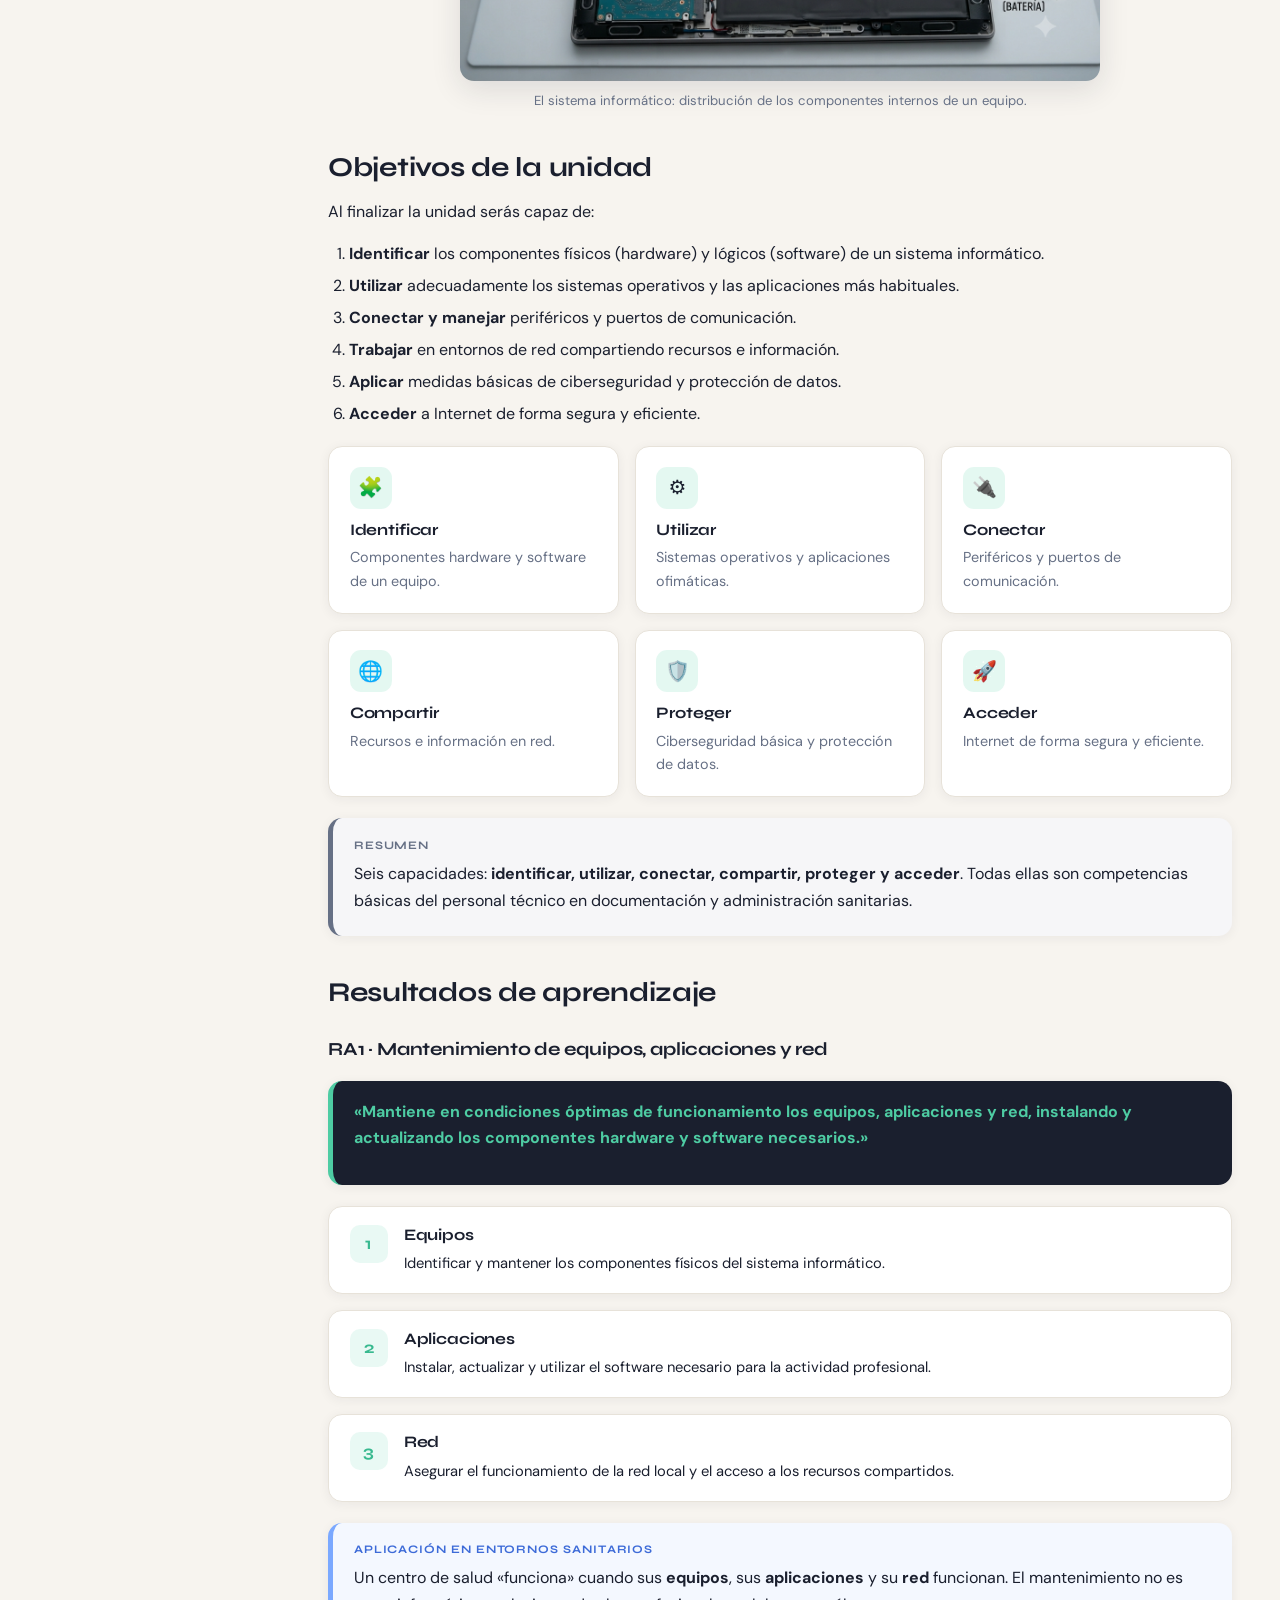
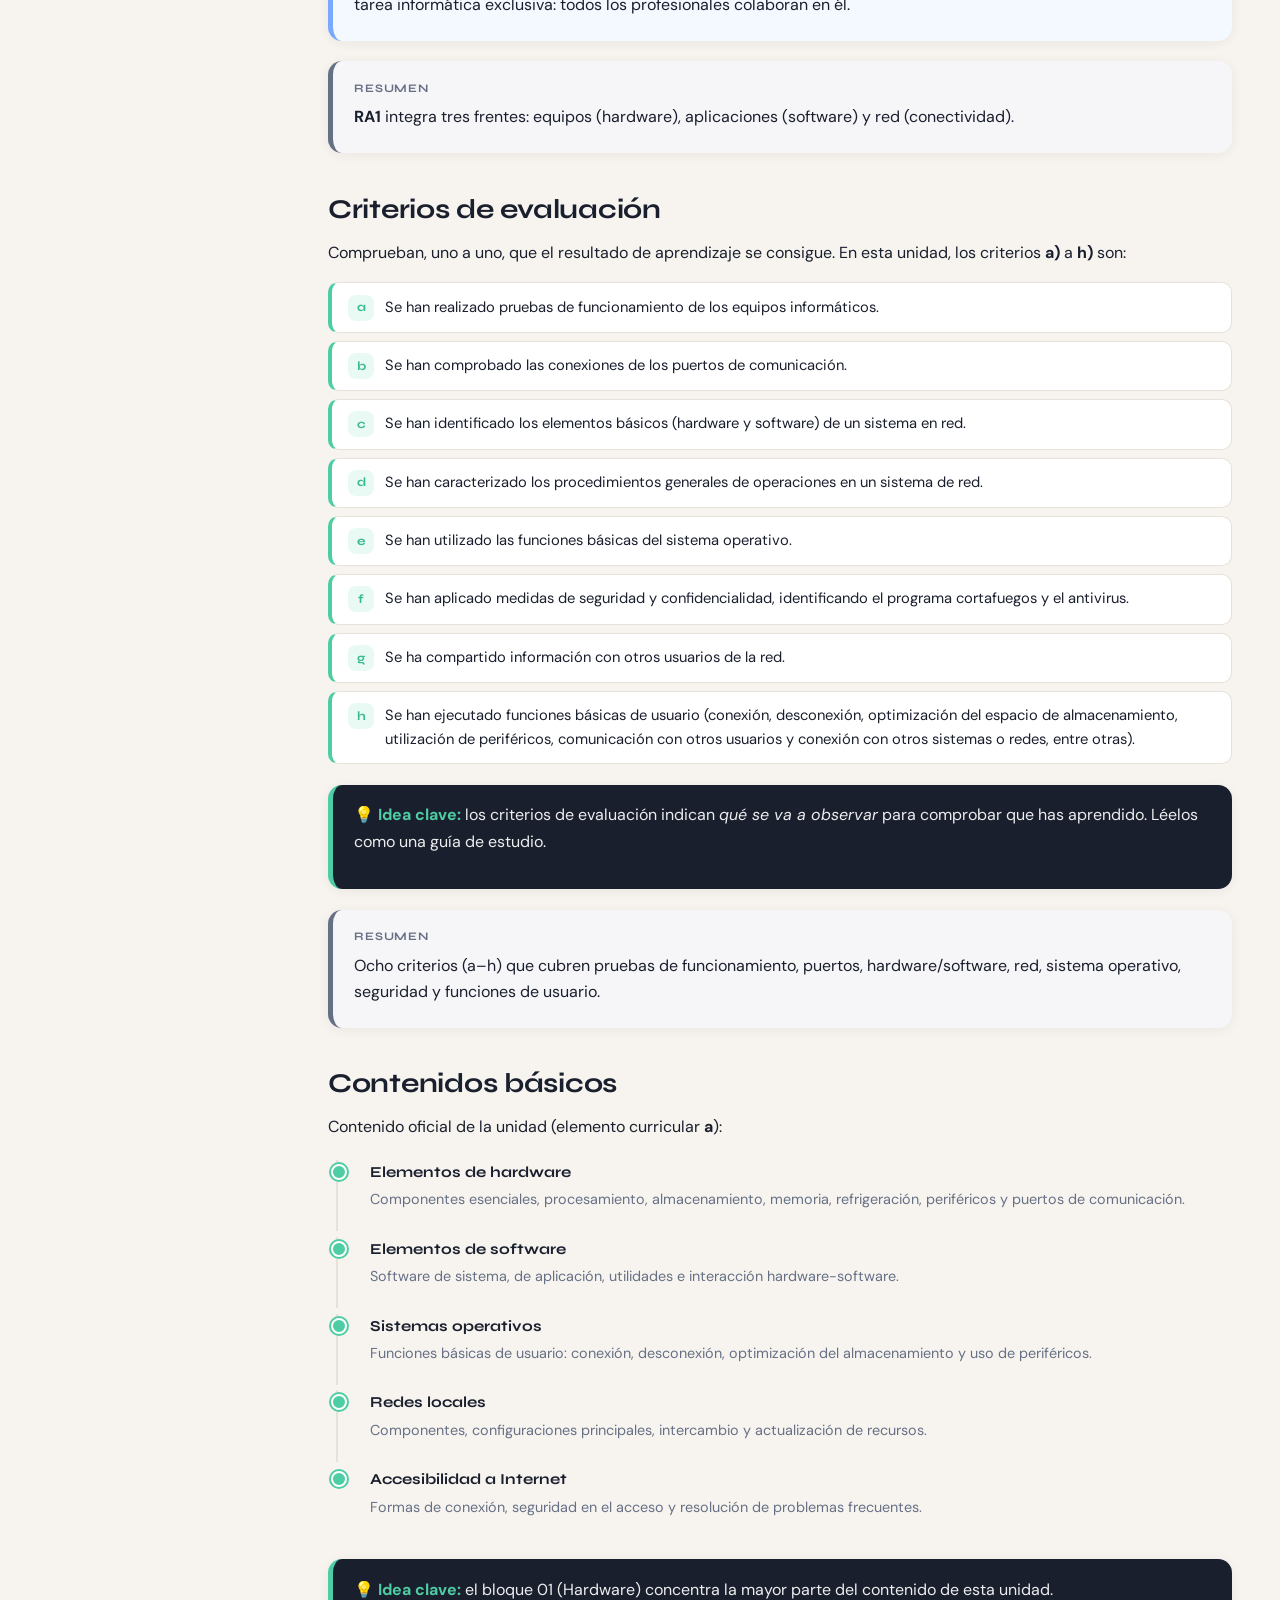
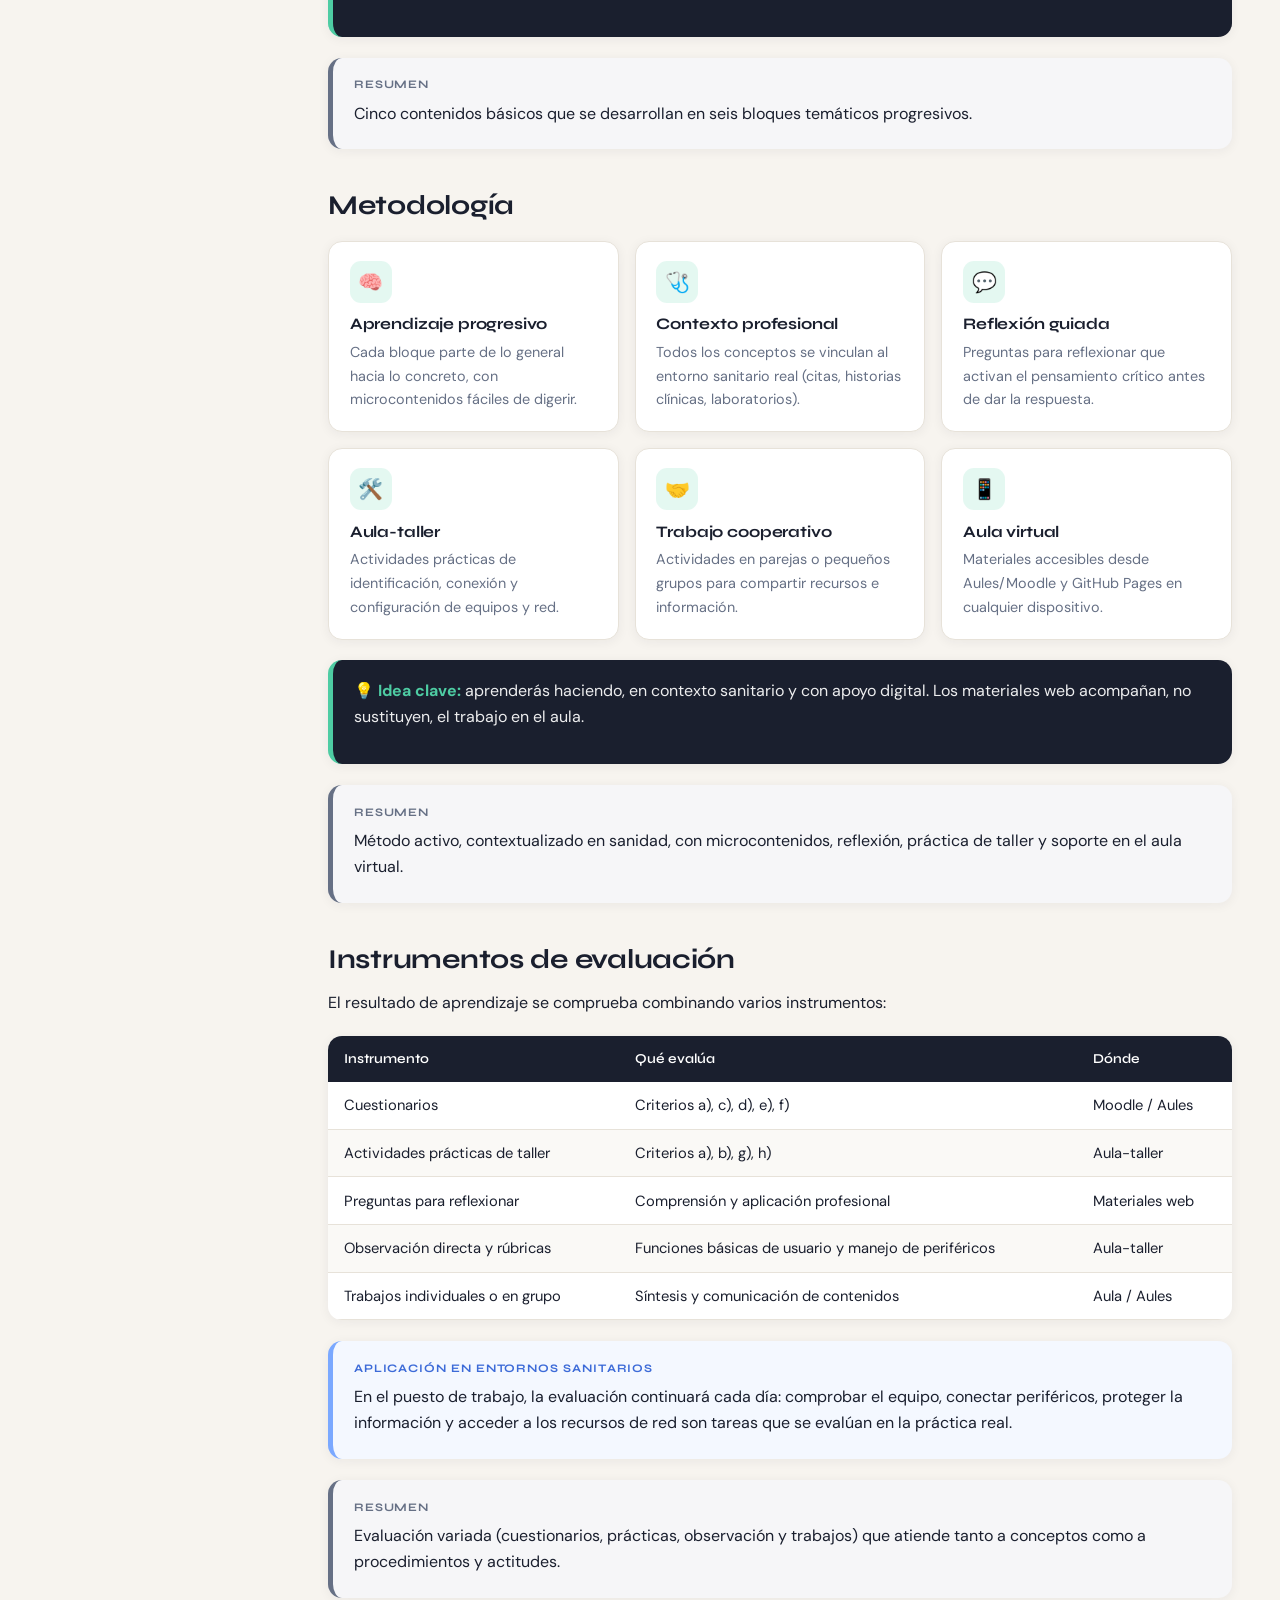
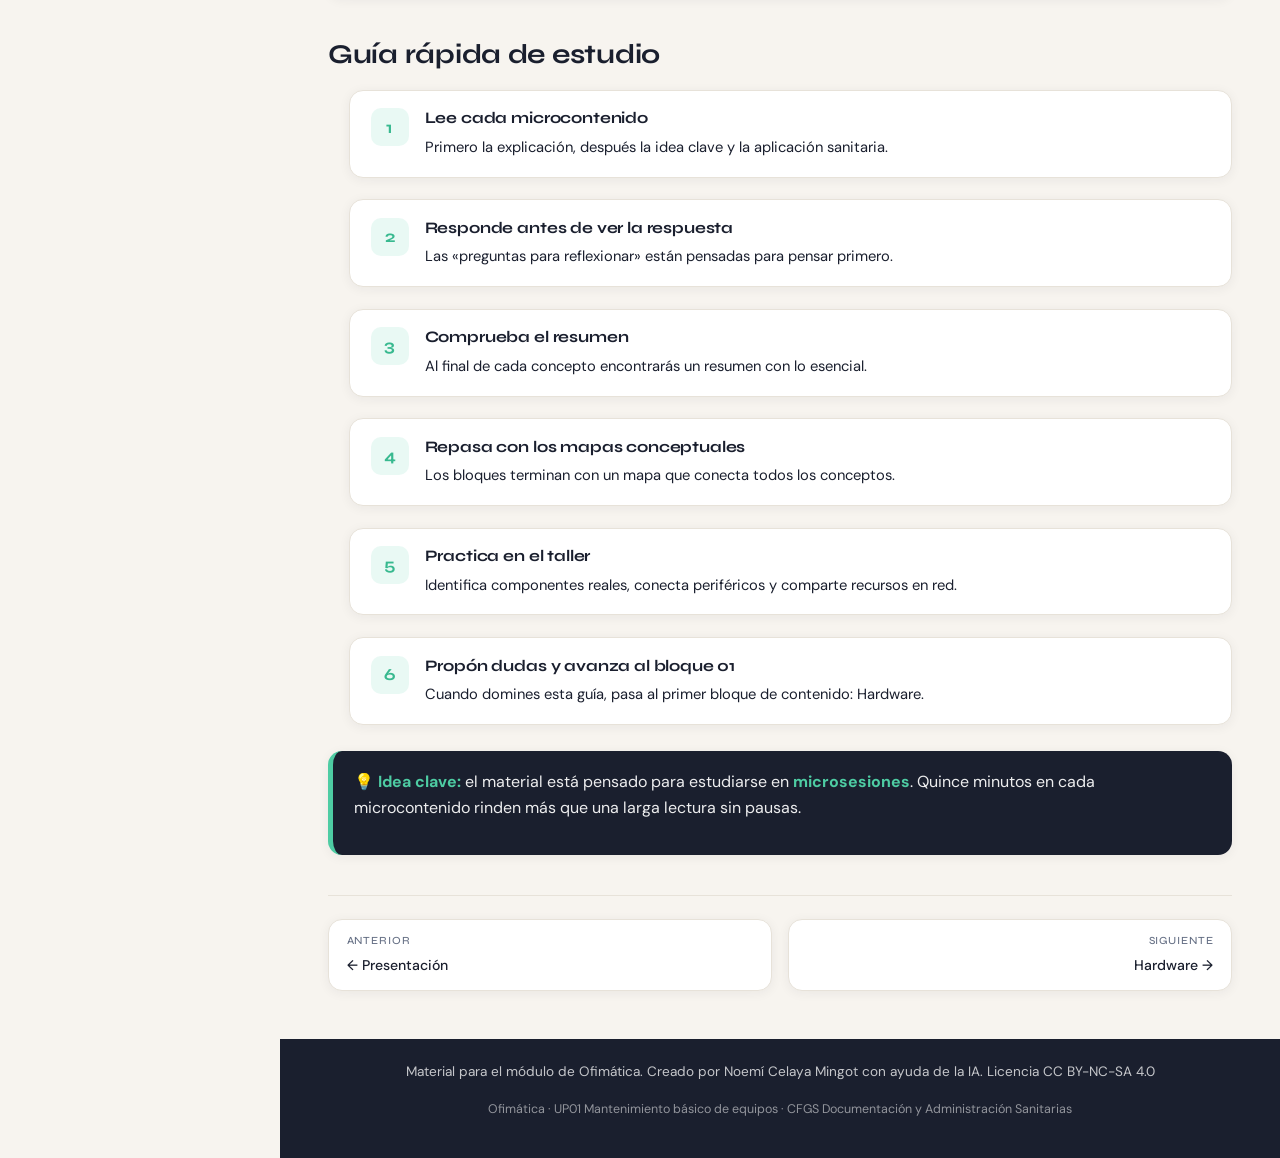
==== commit d5090271: "Actualizar créditos/licencia (CC BY-NC-SA) y sidebar del apartado Hardware" ====
--- a/00-introduccion-elementos-curriculares/index.html
+++ b/00-introduccion-elementos-curriculares/index.html
@@ -5,7 +5,7 @@
   <meta name="viewport" content="width=device-width, initial-scale=1.0">
   <meta name="description" content="Bloque 00. Introducción y elementos curriculares de la UP01 Mantenimiento básico de equipos. CFGS Documentación y Administración Sanitarias.">
   <meta name="author" content="Noemí Celaya Mingot">
-  <meta name="license" content="CC BY-SA 4.0">
+  <meta name="license" content="CC BY-NC-SA 4.0">
   <title>Bloque 00 · Introducción y elementos curriculares · UP01</title>
 
   <link rel="preconnect" href="https://fonts.googleapis.com">
@@ -60,8 +60,9 @@
         </div>
       </nav>
       <div class="sidebar__footer">
-        Material Moodle bilingüe de Vibecoding<br>
-        HTML generado desde Markdown · CC BY-SA 4.0
+        Material para el módulo de Ofimática.<br>
+        Creado por Noemí Celaya Mingot con ayuda de la IA.<br>
+        Licencia CC BY-NC-SA 4.0
       </div>
     </aside>
 
@@ -436,7 +437,7 @@
 
   <!-- ================= FOOTER ================= -->
   <footer class="footer">
-    <p>Material Moodle bilingüe de Vibecoding · HTML generado desde Markdown · CC BY-SA 4.0</p>
+    <p>Material para el módulo de Ofimática. Creado por Noemí Celaya Mingot con ayuda de la IA. Licencia CC BY-NC-SA 4.0</p>
     <p style="margin-top:0.3rem; font-size:0.78rem; opacity:0.7">
       Ofimática · UP01 Mantenimiento básico de equipos · CFGS Documentación y Administración Sanitarias
     </p>
--- a/css/estilos.css
+++ b/css/estilos.css
@@ -1,6 +1,6 @@
 /* ============================================================
-   Material Moodle bilingüe de Vibecoding · UP01 Mantenimiento
-   CSS compartido · CC BY-SA 4.0
+   Material para el módulo de Ofimática · Creado por Noemí Celaya Mingot con ayuda de la IA
+   CSS compartido · CC BY-NC-SA 4.0
    Paleta: #1A1F2E · #4ECCA3 · #F7F4EF · #FFFFFF · #667085
    Tipografías: Syne · DM Sans (Google Fonts)
    ============================================================ */
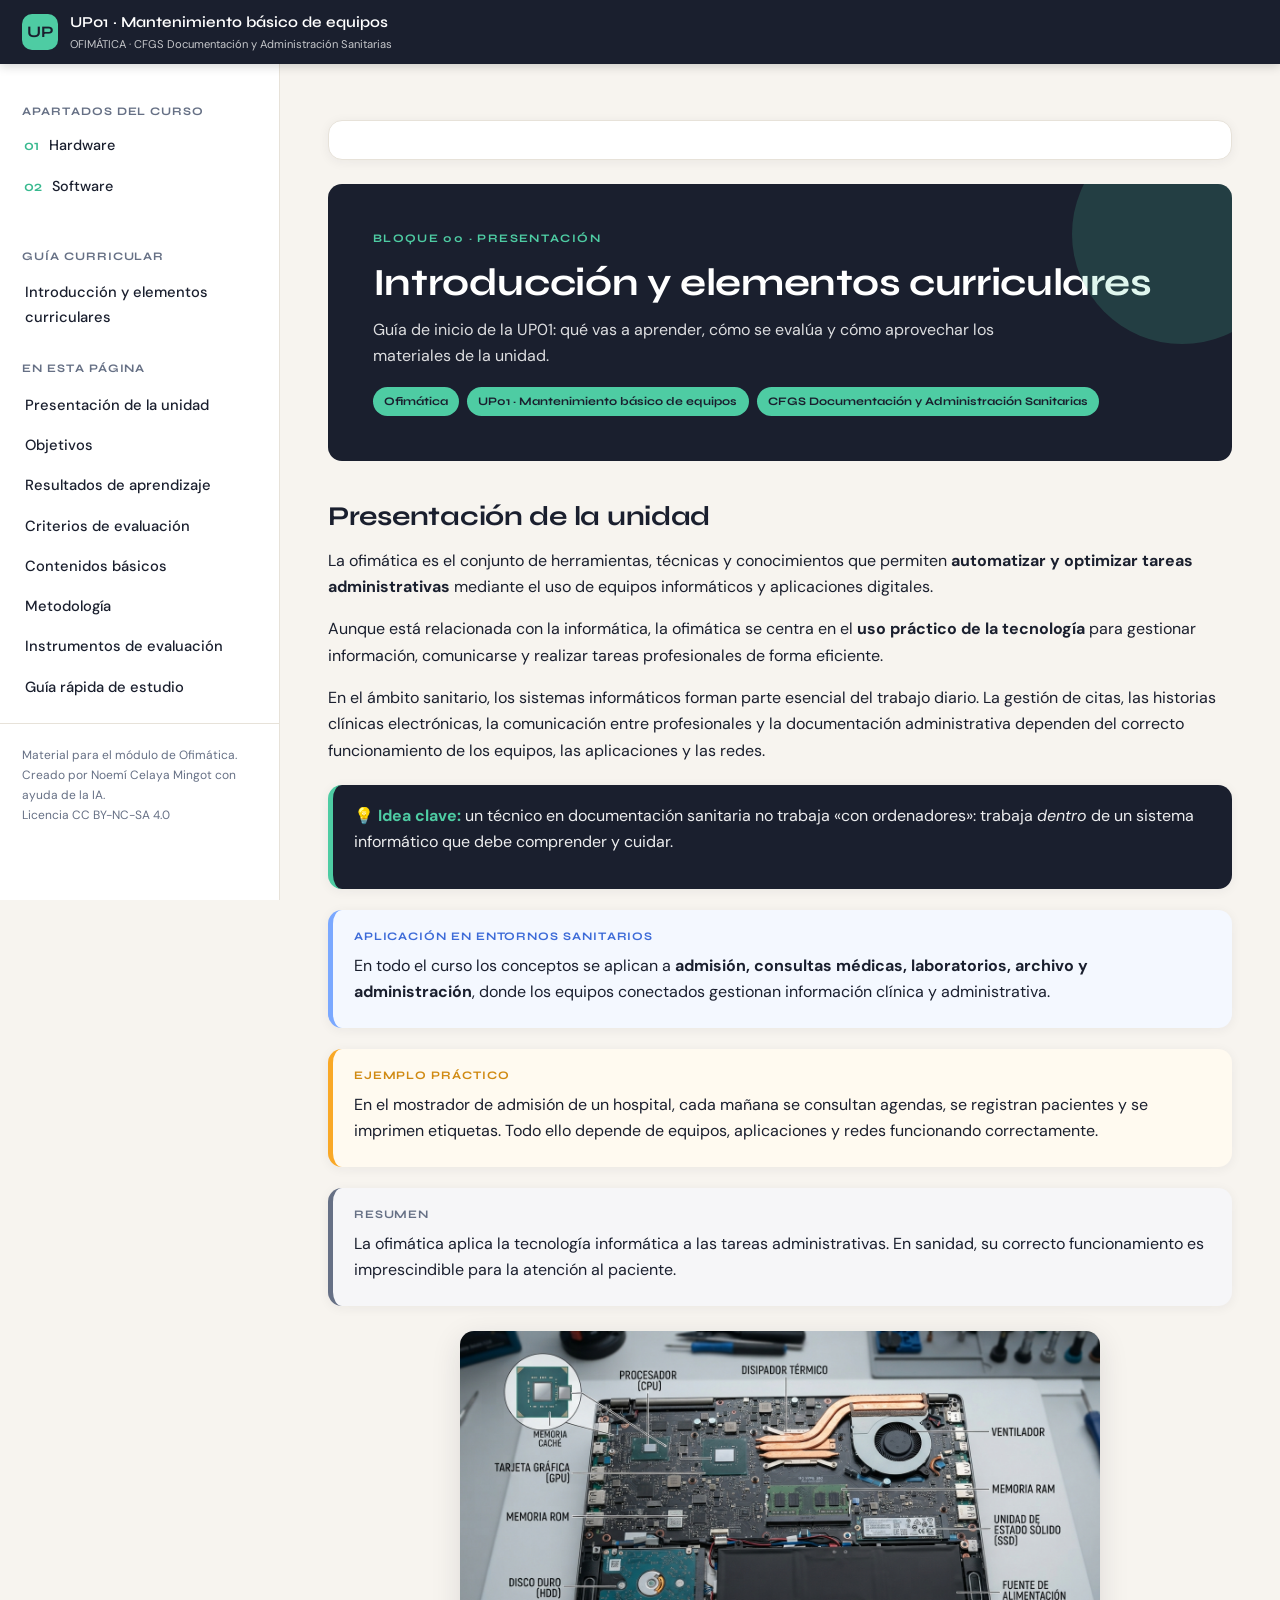
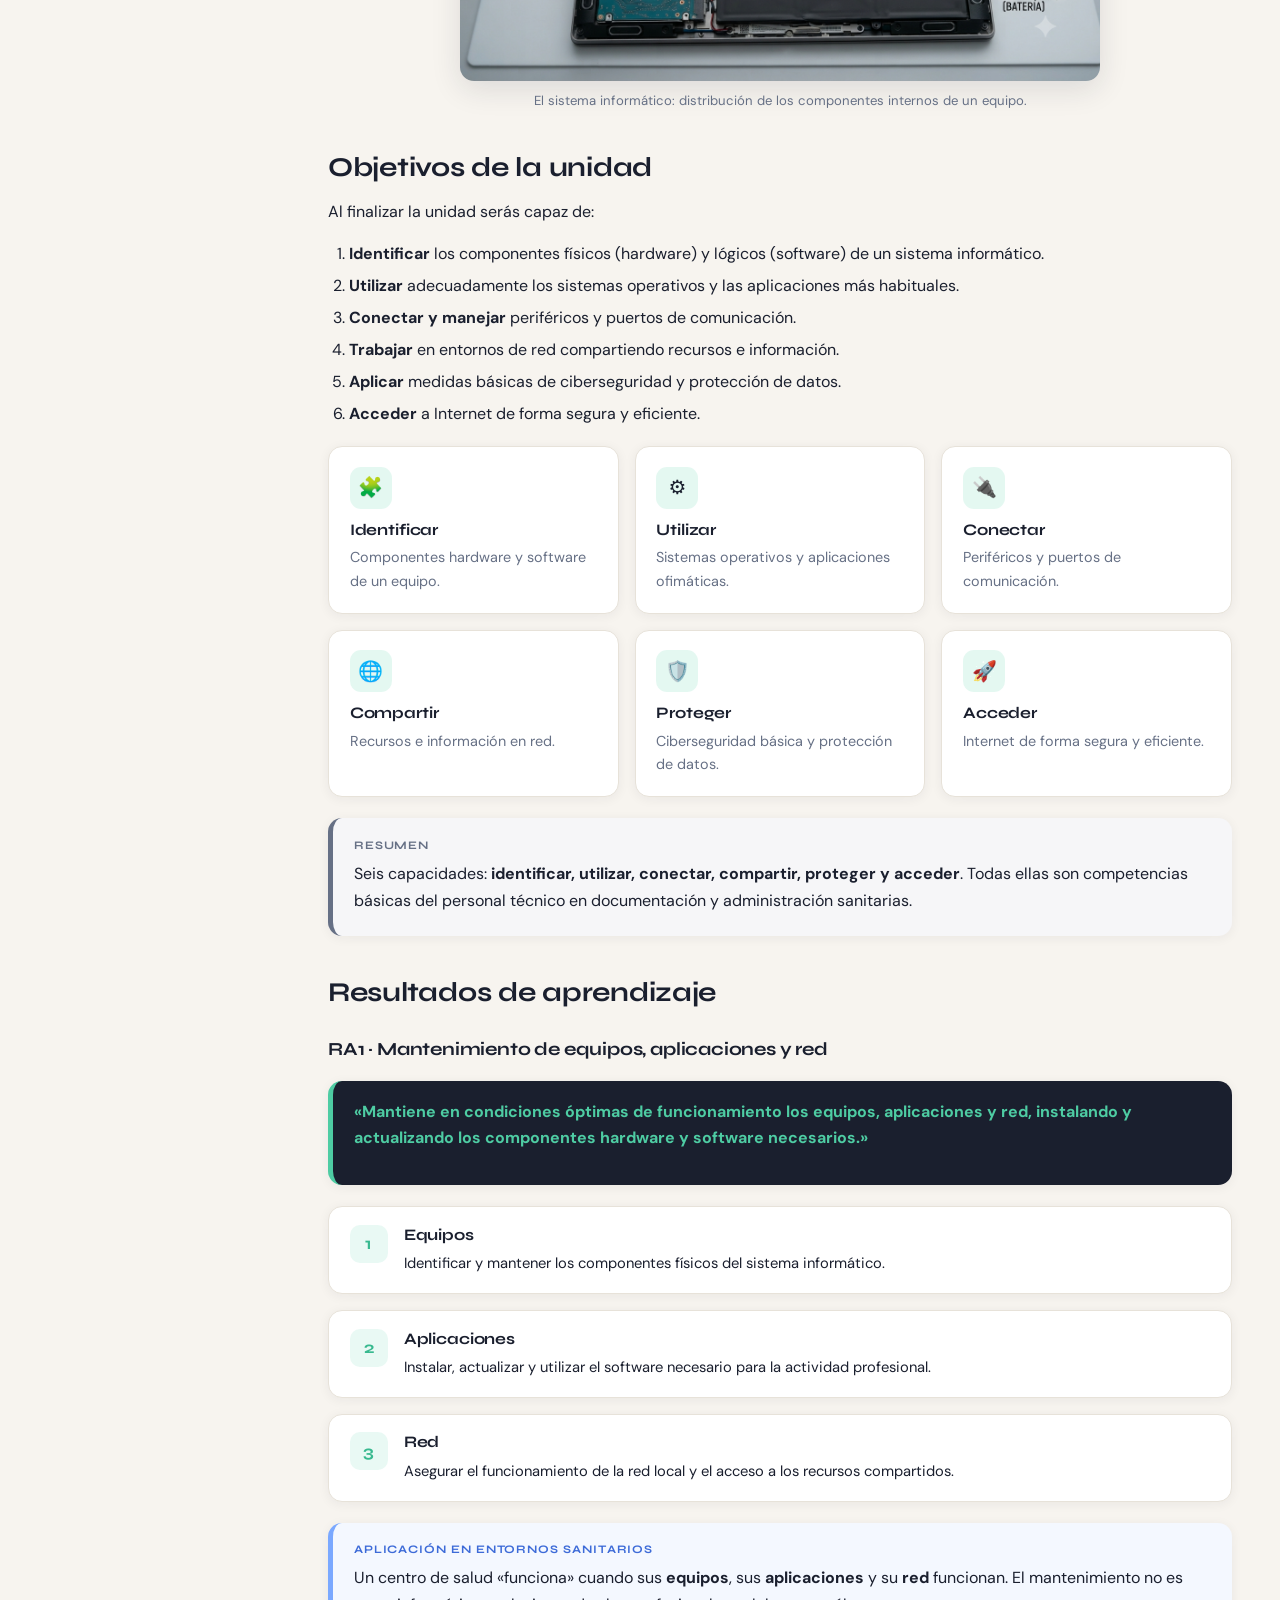
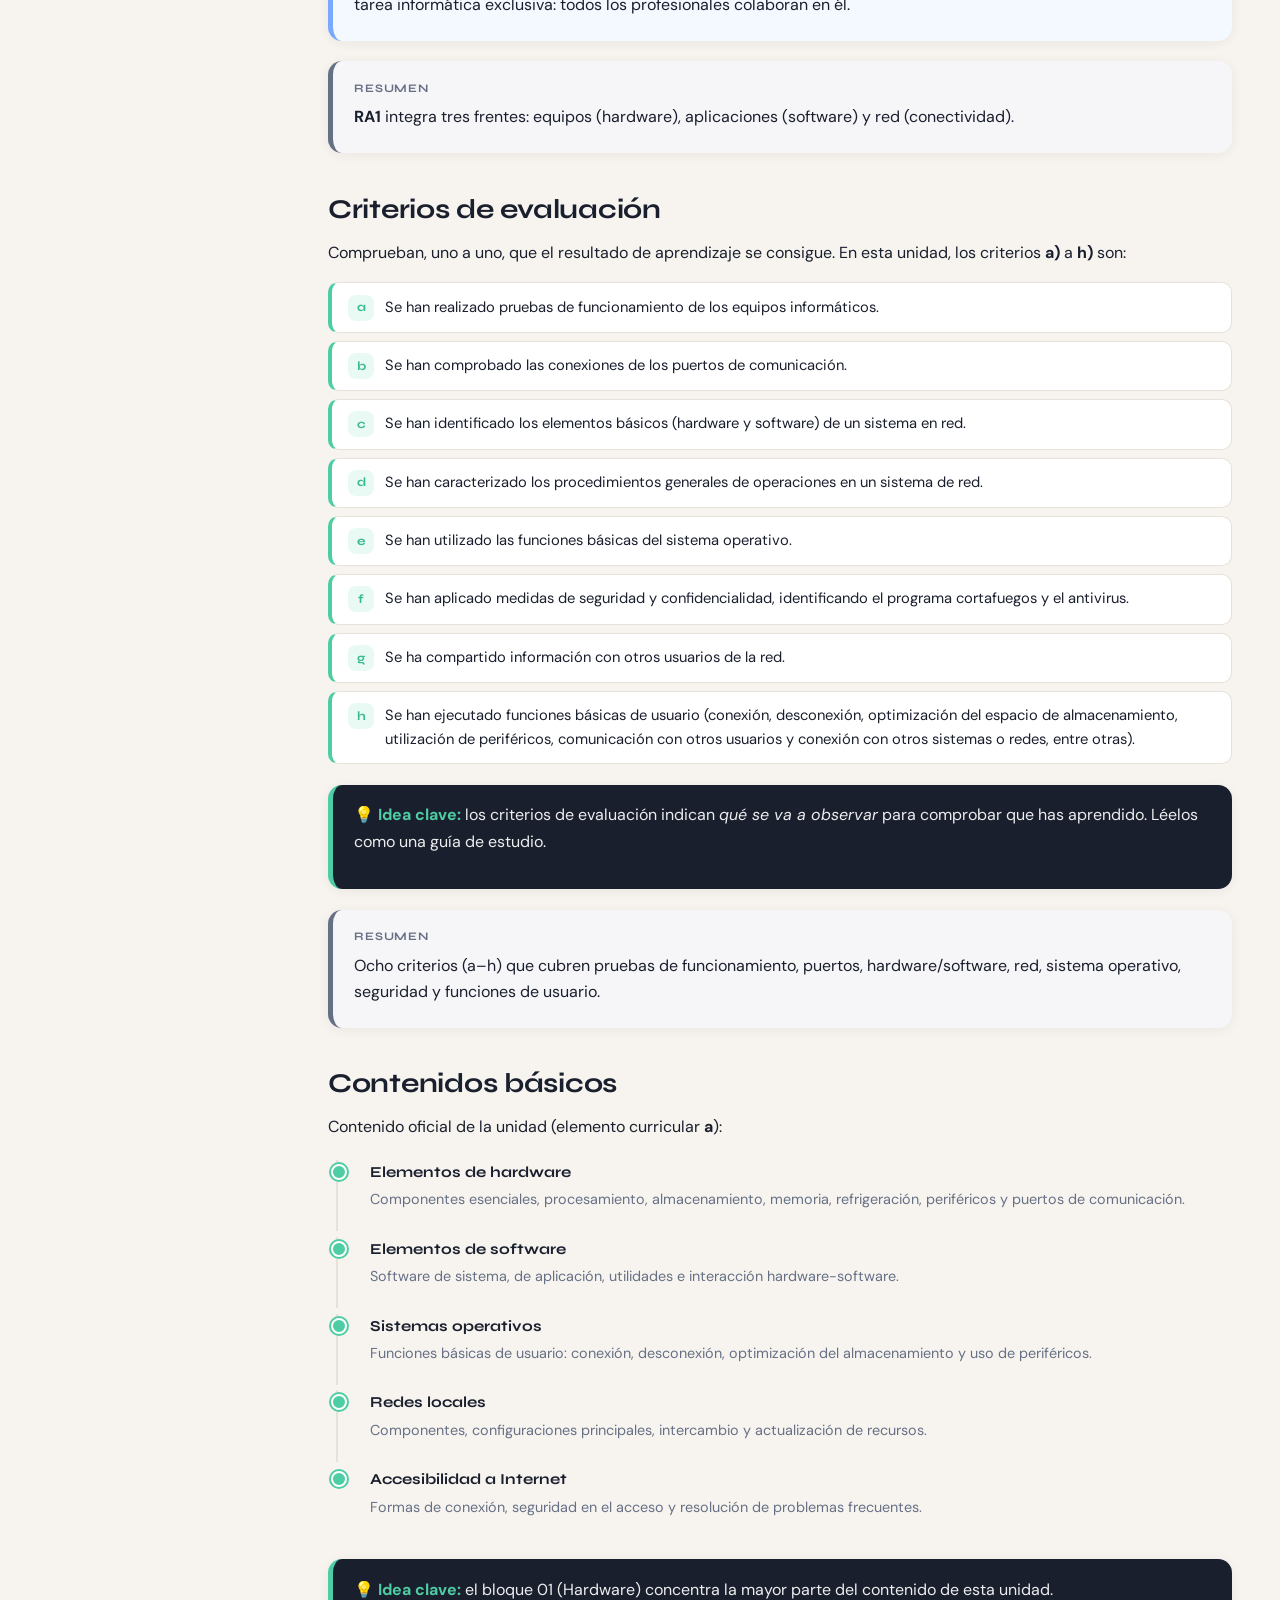
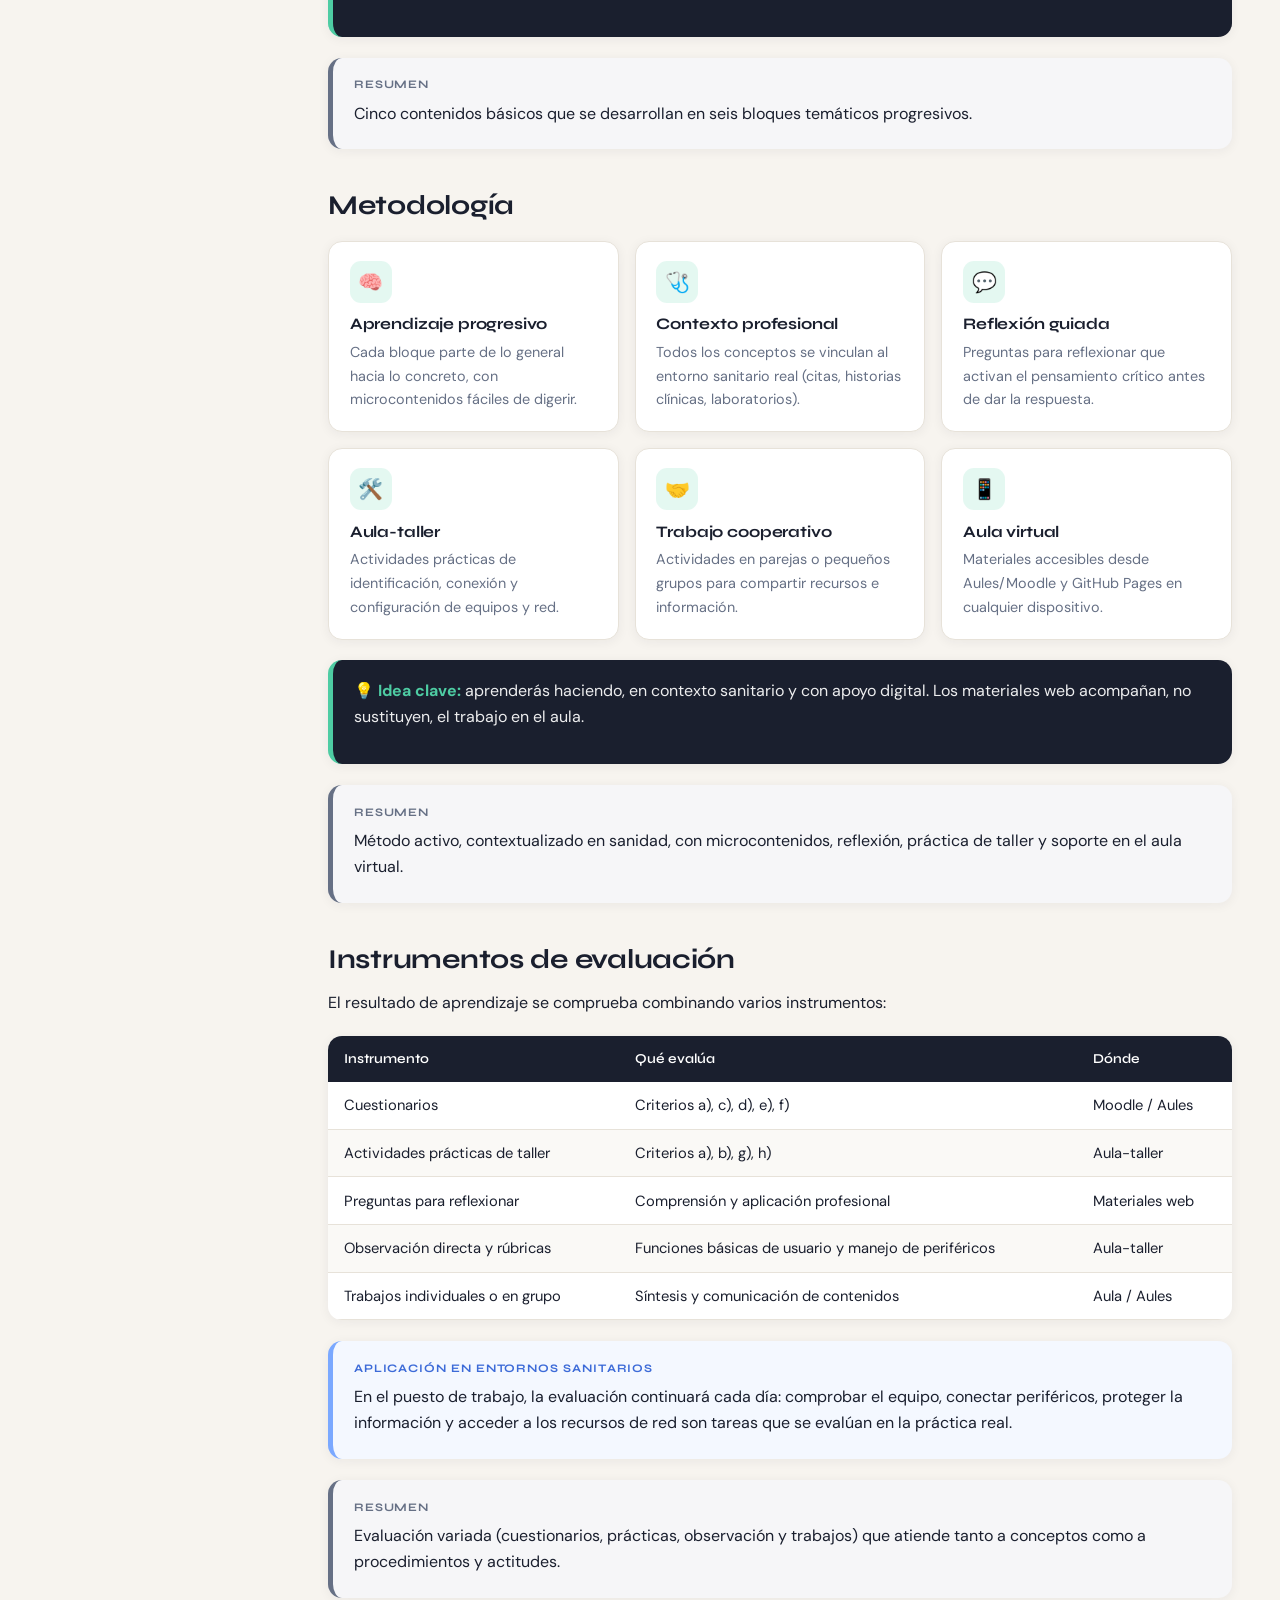
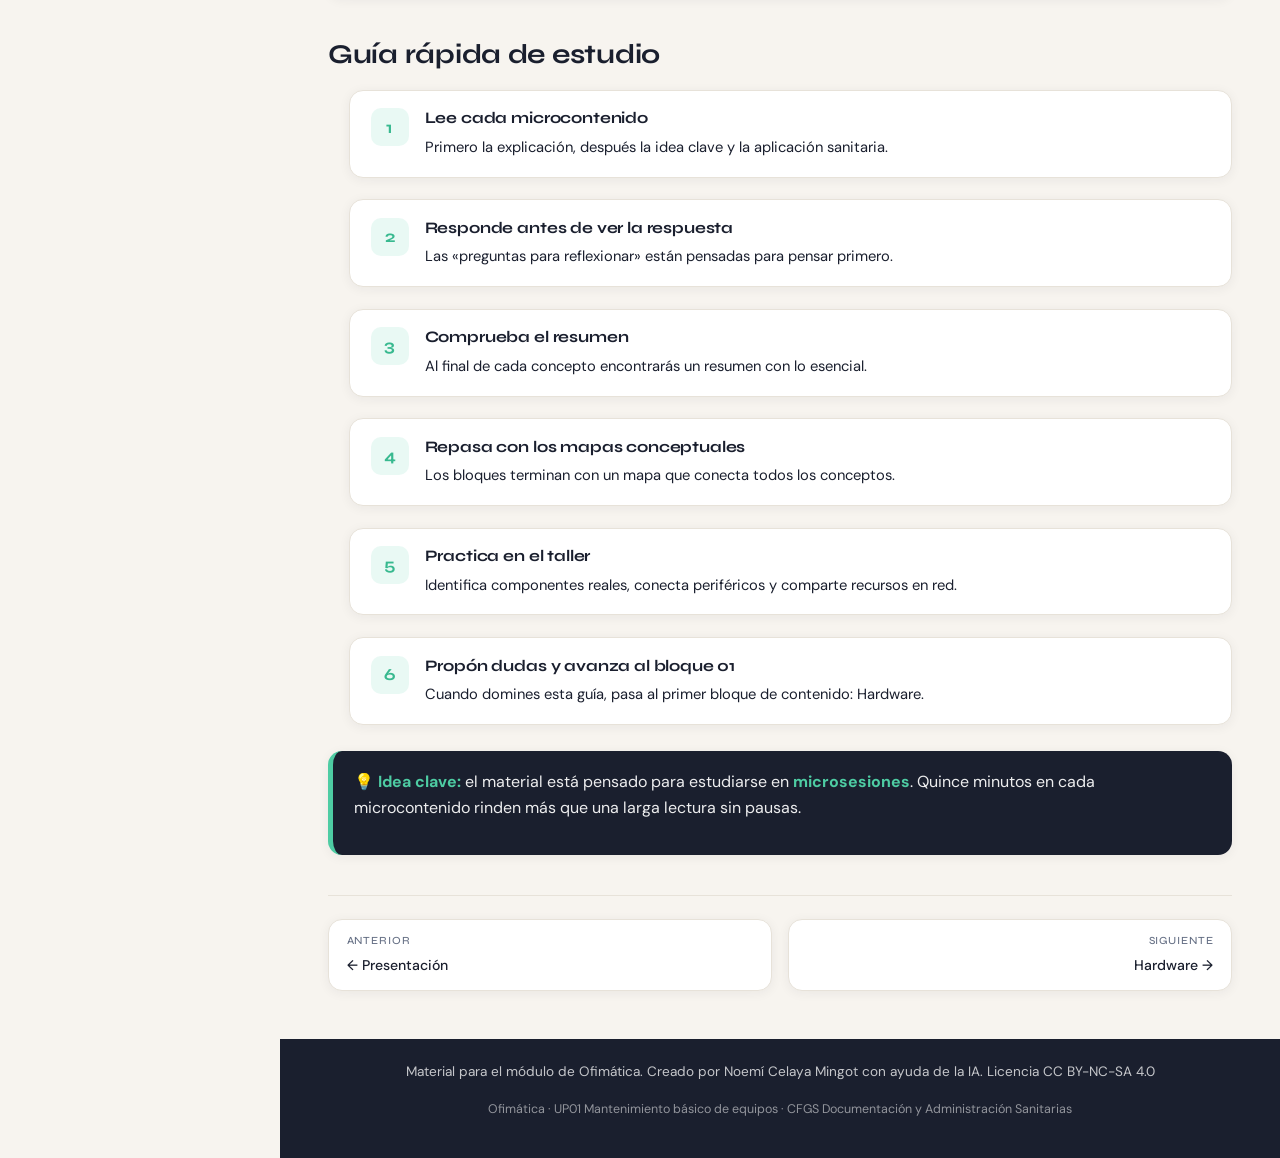
==== commit 74341043: "Corregir V/F en GIFT, añadir lightbox en teoría y prácticas, y publicar teoría de Software" ====
--- a/00-introduccion-elementos-curriculares/index.html
+++ b/00-introduccion-elementos-curriculares/index.html
@@ -41,6 +41,7 @@
           <div class="sidebar__label">Apartados del curso</div>
           <ul class="sidebar__blocks">
             <li class="sidebar__block"><a href="../01-hardware/index.html"><span>01</span> Hardware</a></li>
+            <li class="sidebar__block"><a href="../02-software/index.html"><span>02</span> Software</a></li>
           </ul>
         </div>
         <div class="sidebar__section">
--- a/css/estilos.css
+++ b/css/estilos.css
@@ -461,6 +461,82 @@
   color: var(--ink);
   text-align: center;
   margin: 0;
+}
+
+/* ---------- LIGHTBOX (vista ampliada de imágenes) ---------- */
+.image-figure img, .image-card img, .test__prompt img, .soluciones-panel img { cursor: zoom-in; }
+
+.lightbox {
+  position: fixed;
+  inset: 0;
+  z-index: 2000;
+  display: flex;
+  align-items: center;
+  justify-content: center;
+  background: rgba(26, 31, 46, 0.92);
+  padding: 1.5rem;
+  animation: lightbox-in 0.18s ease;
+}
+
+@keyframes lightbox-in {
+  from { opacity: 0; }
+  to { opacity: 1; }
+}
+
+.lightbox.is-hidden { display: none; }
+
+.lightbox__contenido {
+  margin: 0;
+  max-width: 92vw;
+  max-height: 88vh;
+  display: flex;
+  flex-direction: column;
+  align-items: center;
+  gap: 0.5rem;
+}
+
+.lightbox__contenido img {
+  max-width: 92vw;
+  max-height: 78vh;
+  width: auto;
+  height: auto;
+  border-radius: var(--radius);
+  box-shadow: var(--shadow-lg);
+  background: #fff;
+}
+
+.lightbox__contenido figcaption {
+  margin: 0;
+  color: #fff;
+  font-size: 0.9rem;
+  text-align: center;
+}
+
+.lightbox__cerrar {
+  position: absolute;
+  top: 1rem;
+  right: 1.2rem;
+  width: 42px;
+  height: 42px;
+  border: none;
+  border-radius: 50%;
+  background: rgba(255, 255, 255, 0.14);
+  color: #fff;
+  font-size: 1.2rem;
+  line-height: 1;
+  cursor: pointer;
+  display: flex;
+  align-items: center;
+  justify-content: center;
+  transition: background 0.15s ease;
+}
+
+.lightbox__cerrar:hover { background: rgba(255, 255, 255, 0.3); }
+
+body.has-lightbox { overflow: hidden; }
+
+@media print {
+  .lightbox { display: none !important; }
 }
 
 /* ---------- TOC (navegación interna) ---------- */
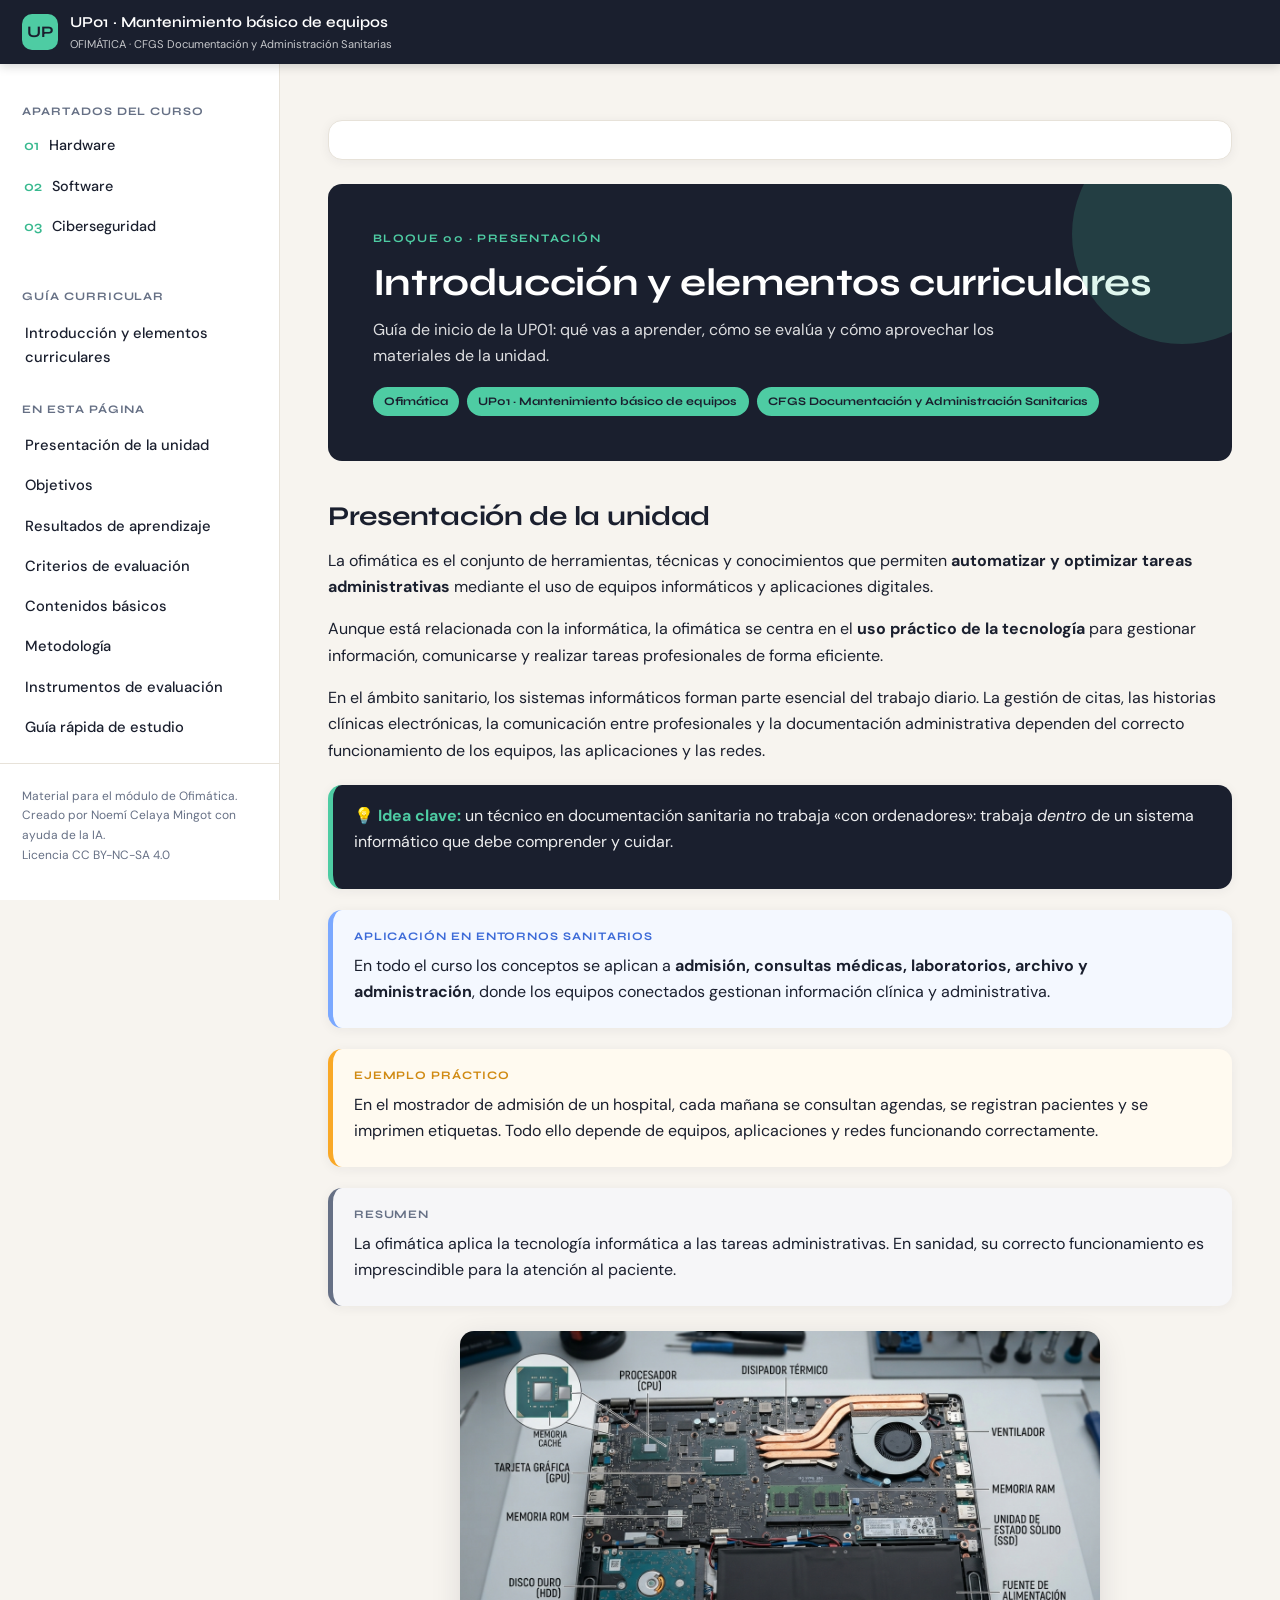
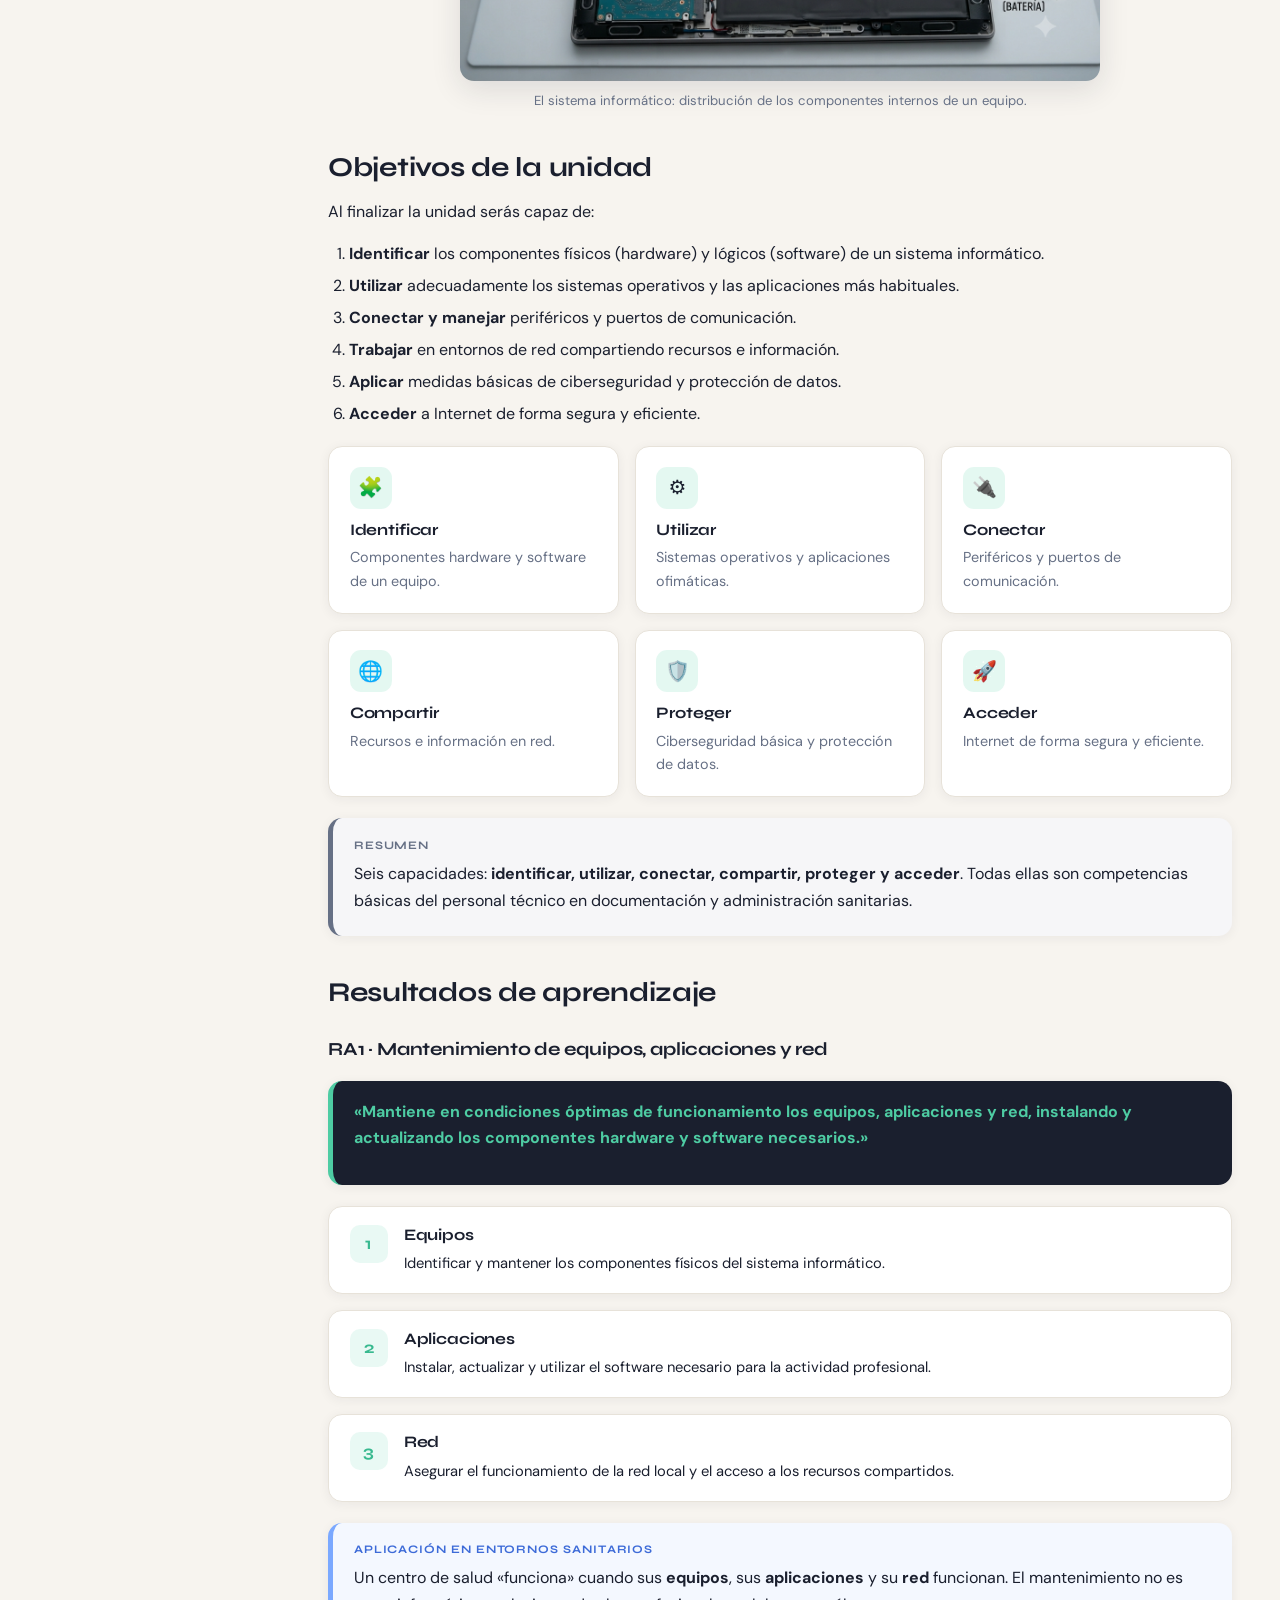
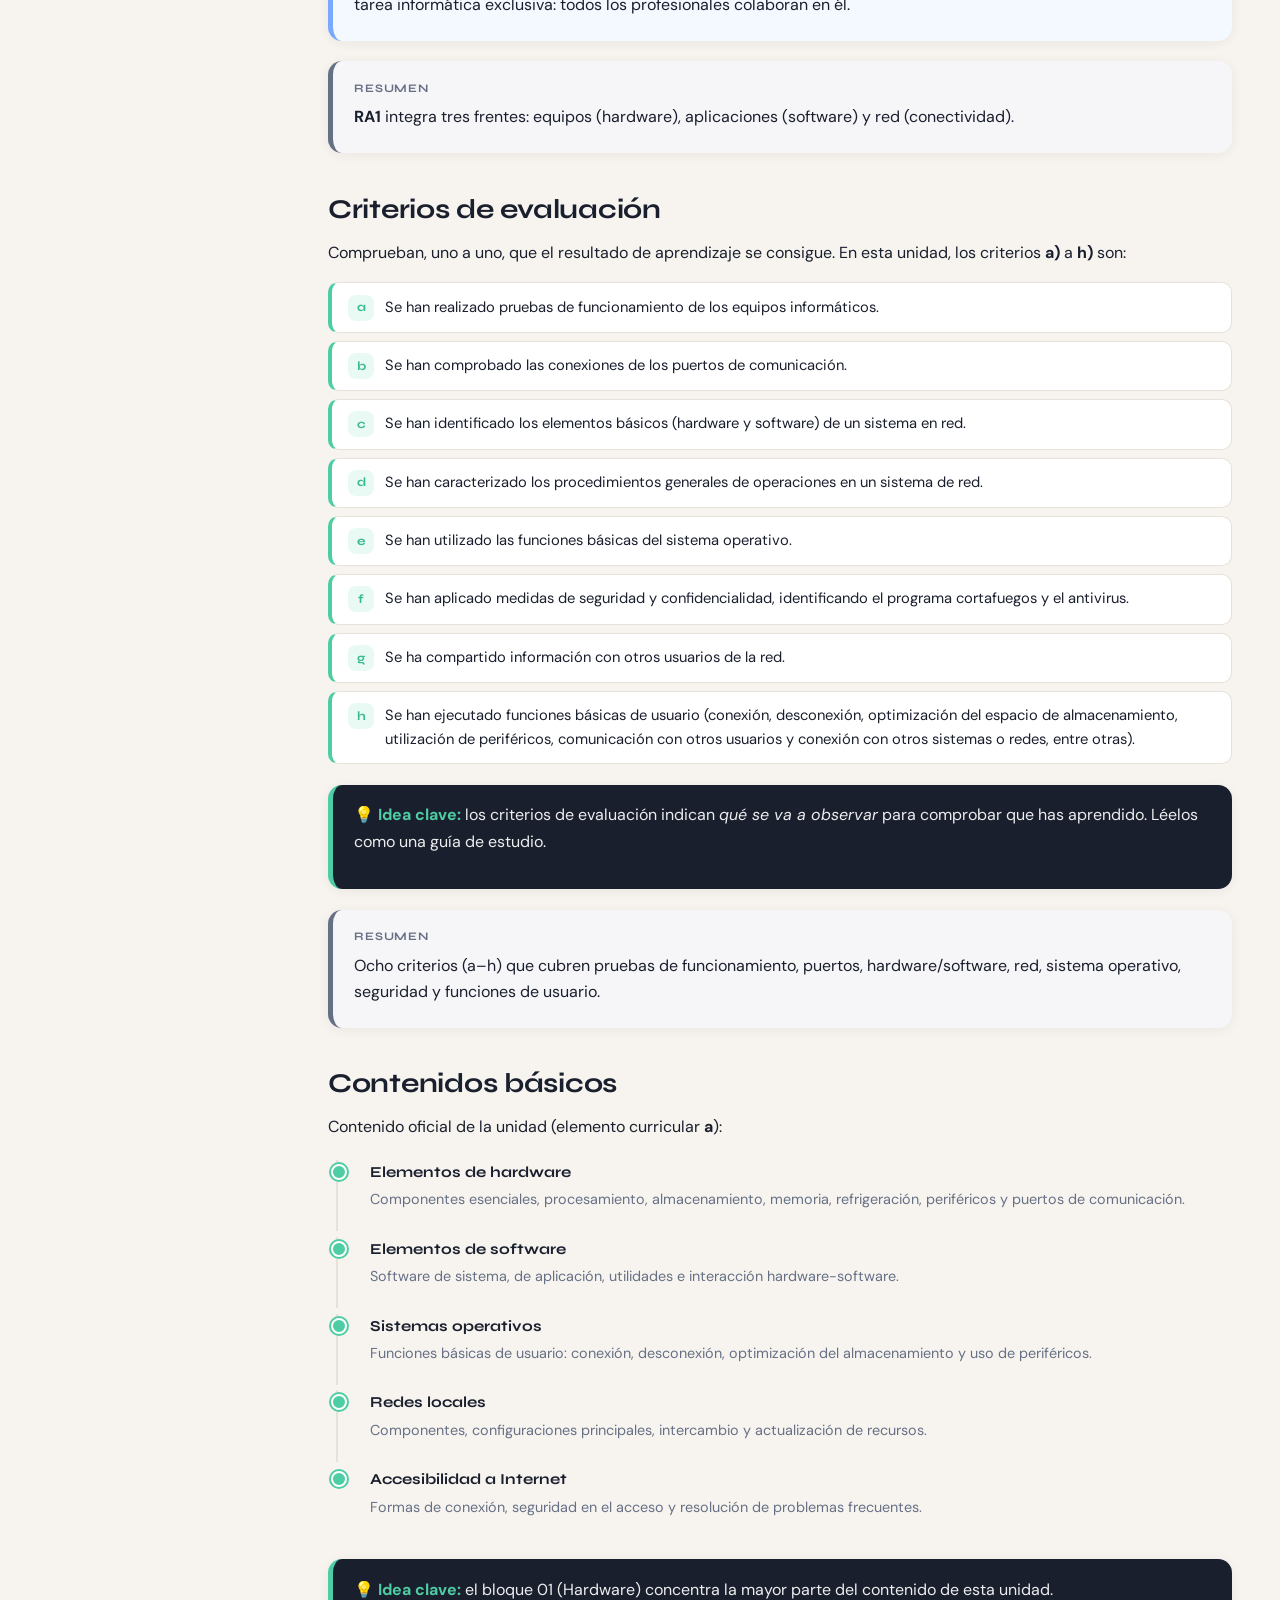
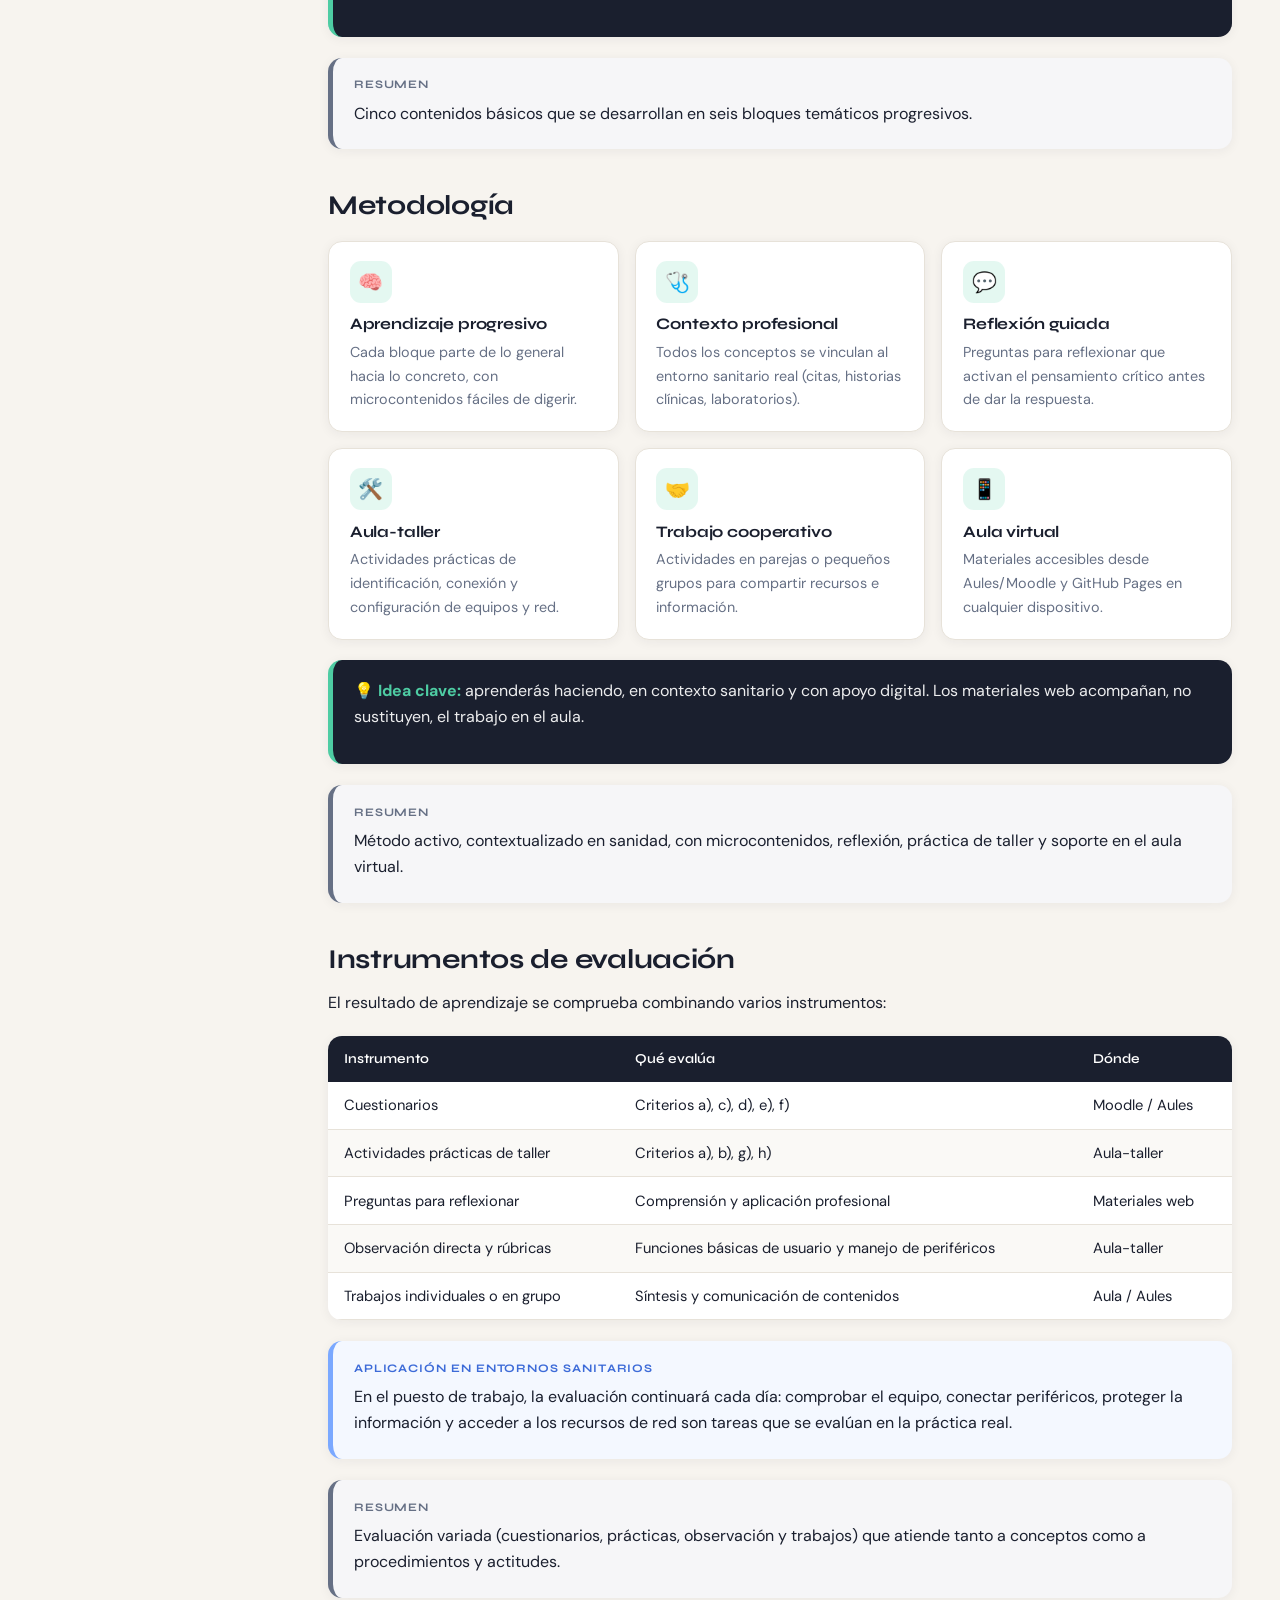
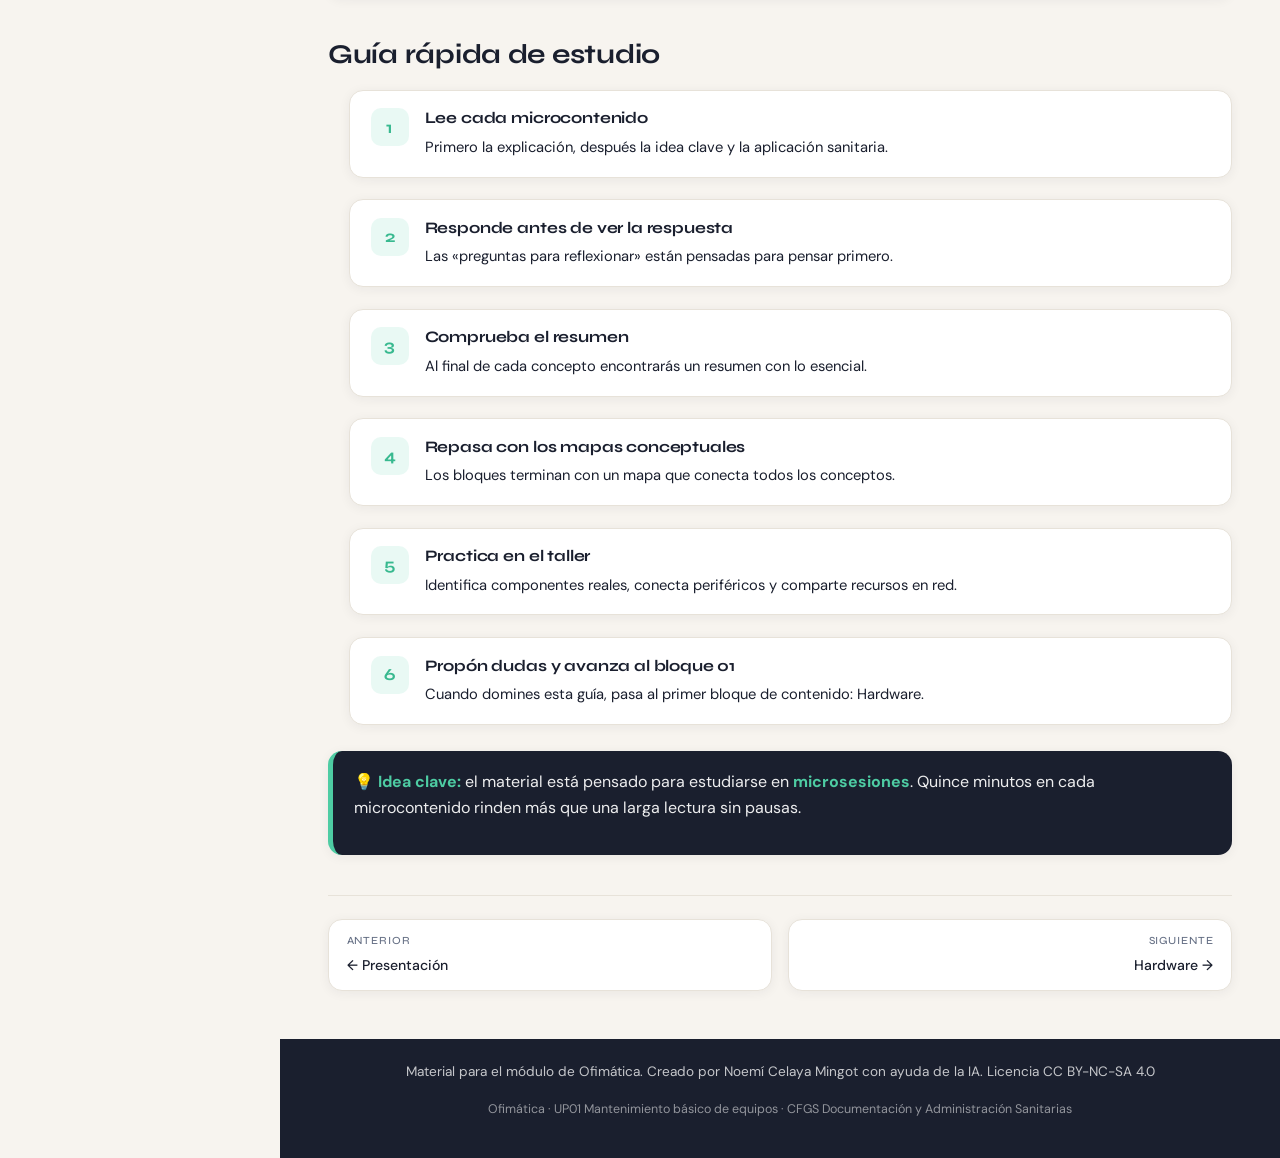
==== commit 8d296ab5: "Crear bloque teórico y práctico de ciberseguridad (PR-01.7-9), conectar portada/sidebar/navegación, " ====
--- a/00-introduccion-elementos-curriculares/index.html
+++ b/00-introduccion-elementos-curriculares/index.html
@@ -42,6 +42,7 @@
           <ul class="sidebar__blocks">
             <li class="sidebar__block"><a href="../01-hardware/index.html"><span>01</span> Hardware</a></li>
             <li class="sidebar__block"><a href="../02-software/index.html"><span>02</span> Software</a></li>
+            <li class="sidebar__block"><a href="../03-ciberseguridad/index.html"><span>03</span> Ciberseguridad</a></li>
           </ul>
         </div>
         <div class="sidebar__section">
--- a/css/estilos.css
+++ b/css/estilos.css
@@ -800,6 +800,18 @@
   box-shadow: var(--shadow); display: flex; flex-direction: column; overflow: hidden;
 }
 .baraja__cara img { width: 100%; height: 145px; object-fit: contain; padding: 0.6rem; background: #fff; display: block; margin: 0; box-shadow: none; }
+.baraja__cara--txt { align-items: center; justify-content: center; }
+.baraja__chip {
+  display: flex; align-items: center; justify-content: center; width: 100%; height: 145px;
+  padding: 0.75rem; font-family: "Syne", sans-serif; font-weight: 700; font-size: 0.98rem;
+  line-height: 1.3; text-align: center; color: var(--ink);
+}
+.chip-celda {
+  display: inline-flex; align-items: center; justify-content: center; min-height: 42px;
+  padding: 0.3rem 0.7rem; font-family: "Syne", sans-serif; font-weight: 700; font-size: 0.85rem;
+  line-height: 1.25; text-align: center; color: var(--ink); background: #f7f4ef;
+  border: 1px solid var(--border); border-radius: 8px;
+}
 .baraja__cara--tras { transform: rotateY(180deg); background: var(--ink); border-color: var(--ink); padding: 0.9rem; color: #fff; justify-content: center; text-align: center; }
 .baraja__tras-tipo {
   align-self: center; font-family: "Syne", sans-serif; font-size: 0.68rem; font-weight: 700;
@@ -912,6 +924,17 @@
 .soluciones-panel { margin: 1.8rem 0; border: 2px solid var(--accent); border-radius: var(--radius); background: #fff; box-shadow: var(--shadow-lg); }
 .soluciones-panel__cab { background: var(--ink); color: #fff; padding: 1rem 1.3rem; border-radius: var(--radius) var(--radius) 0 0; display: flex; flex-wrap: wrap; align-items: center; gap: 0.8rem; justify-content: space-between; }
 .soluciones-panel__cab h3 { margin: 0; font-size: 1.05rem; }
+
+.soluciones-panel__cab .btn--ghost {
+  color: #fff;
+  border-color: rgba(255,255,255,0.4);
+  background: transparent;
+}
+.soluciones-panel__cab .btn--ghost:hover {
+  background: rgba(255,255,255,0.12);
+  box-shadow: none;
+  color: #fff;
+}
 .soluciones-panel__cuerpo { padding: 1.2rem 1.3rem; }
 .tabla-soluciones img { width: 46px; height: 38px; object-fit: contain; background: #fff; border: 1px solid var(--border); border-radius: 6px; margin: 0; box-shadow: none; }
 .tabla-soluciones td { font-size: 0.85rem; }
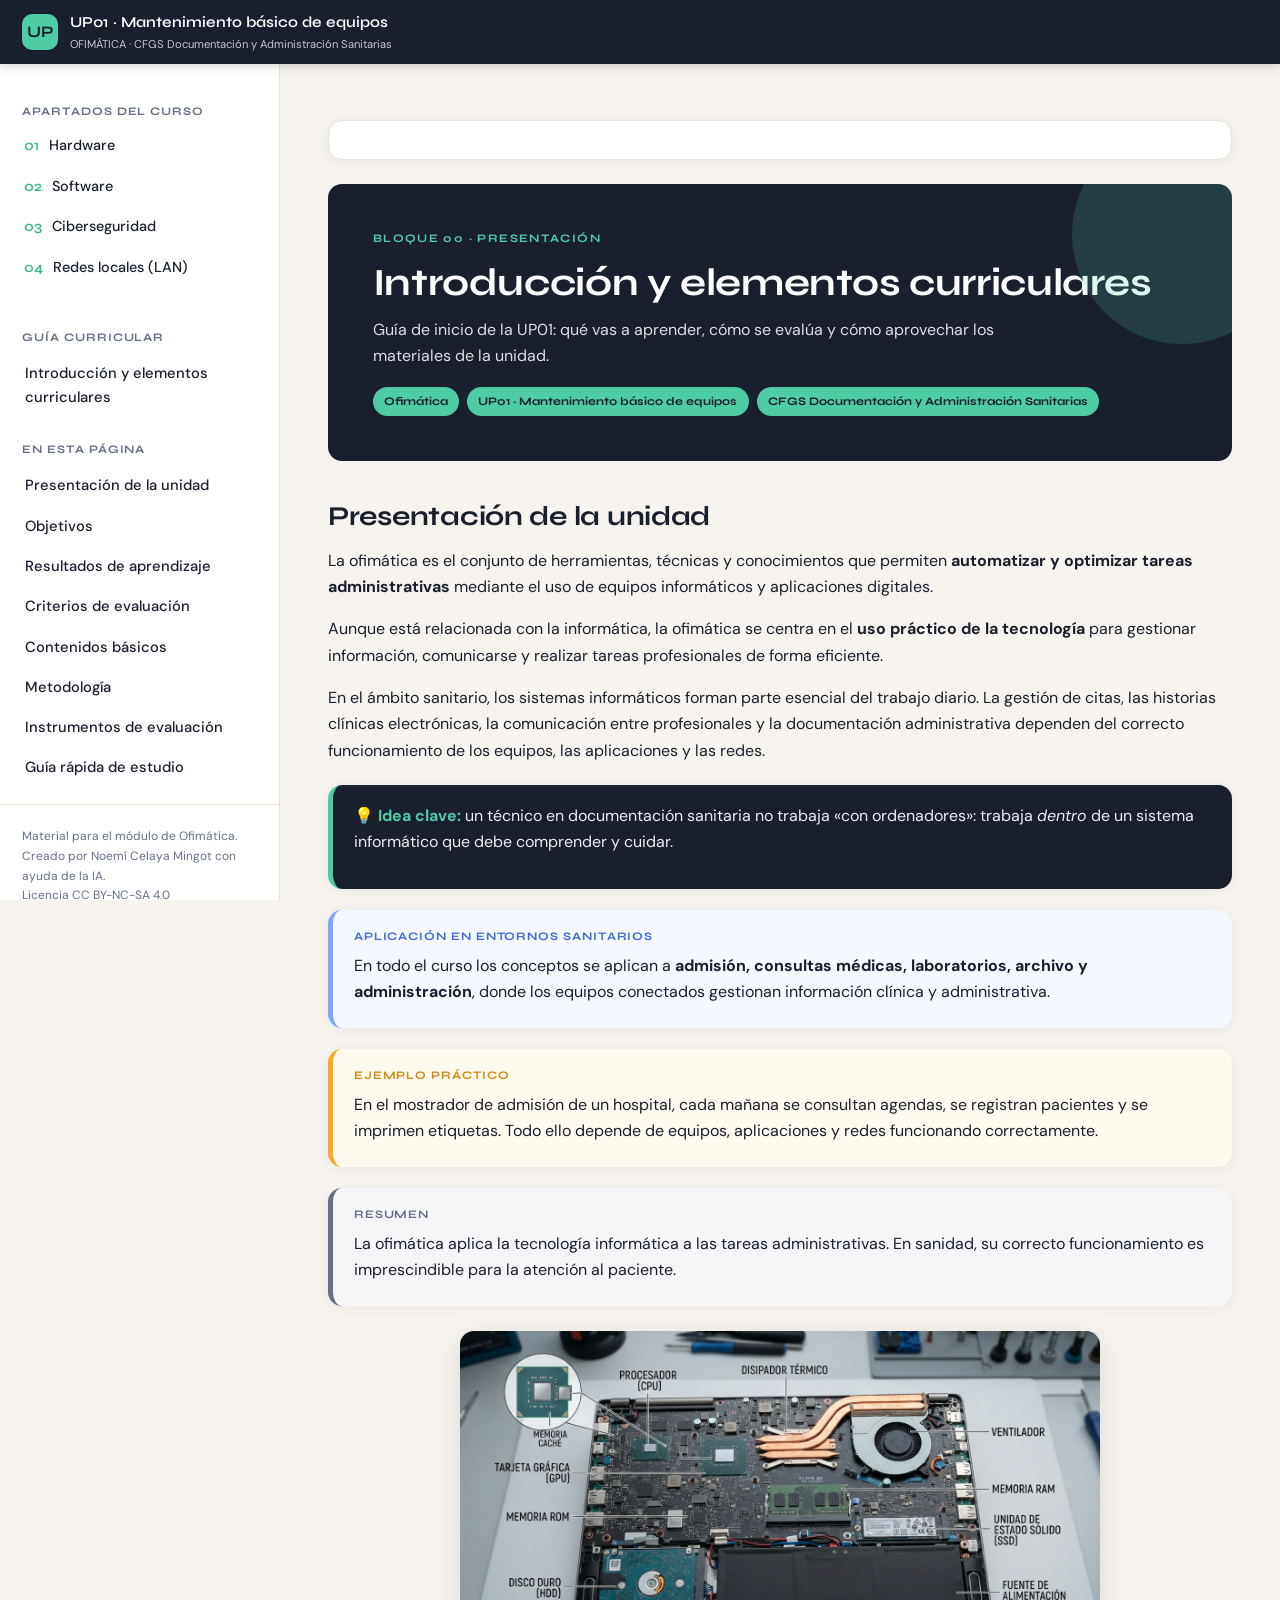
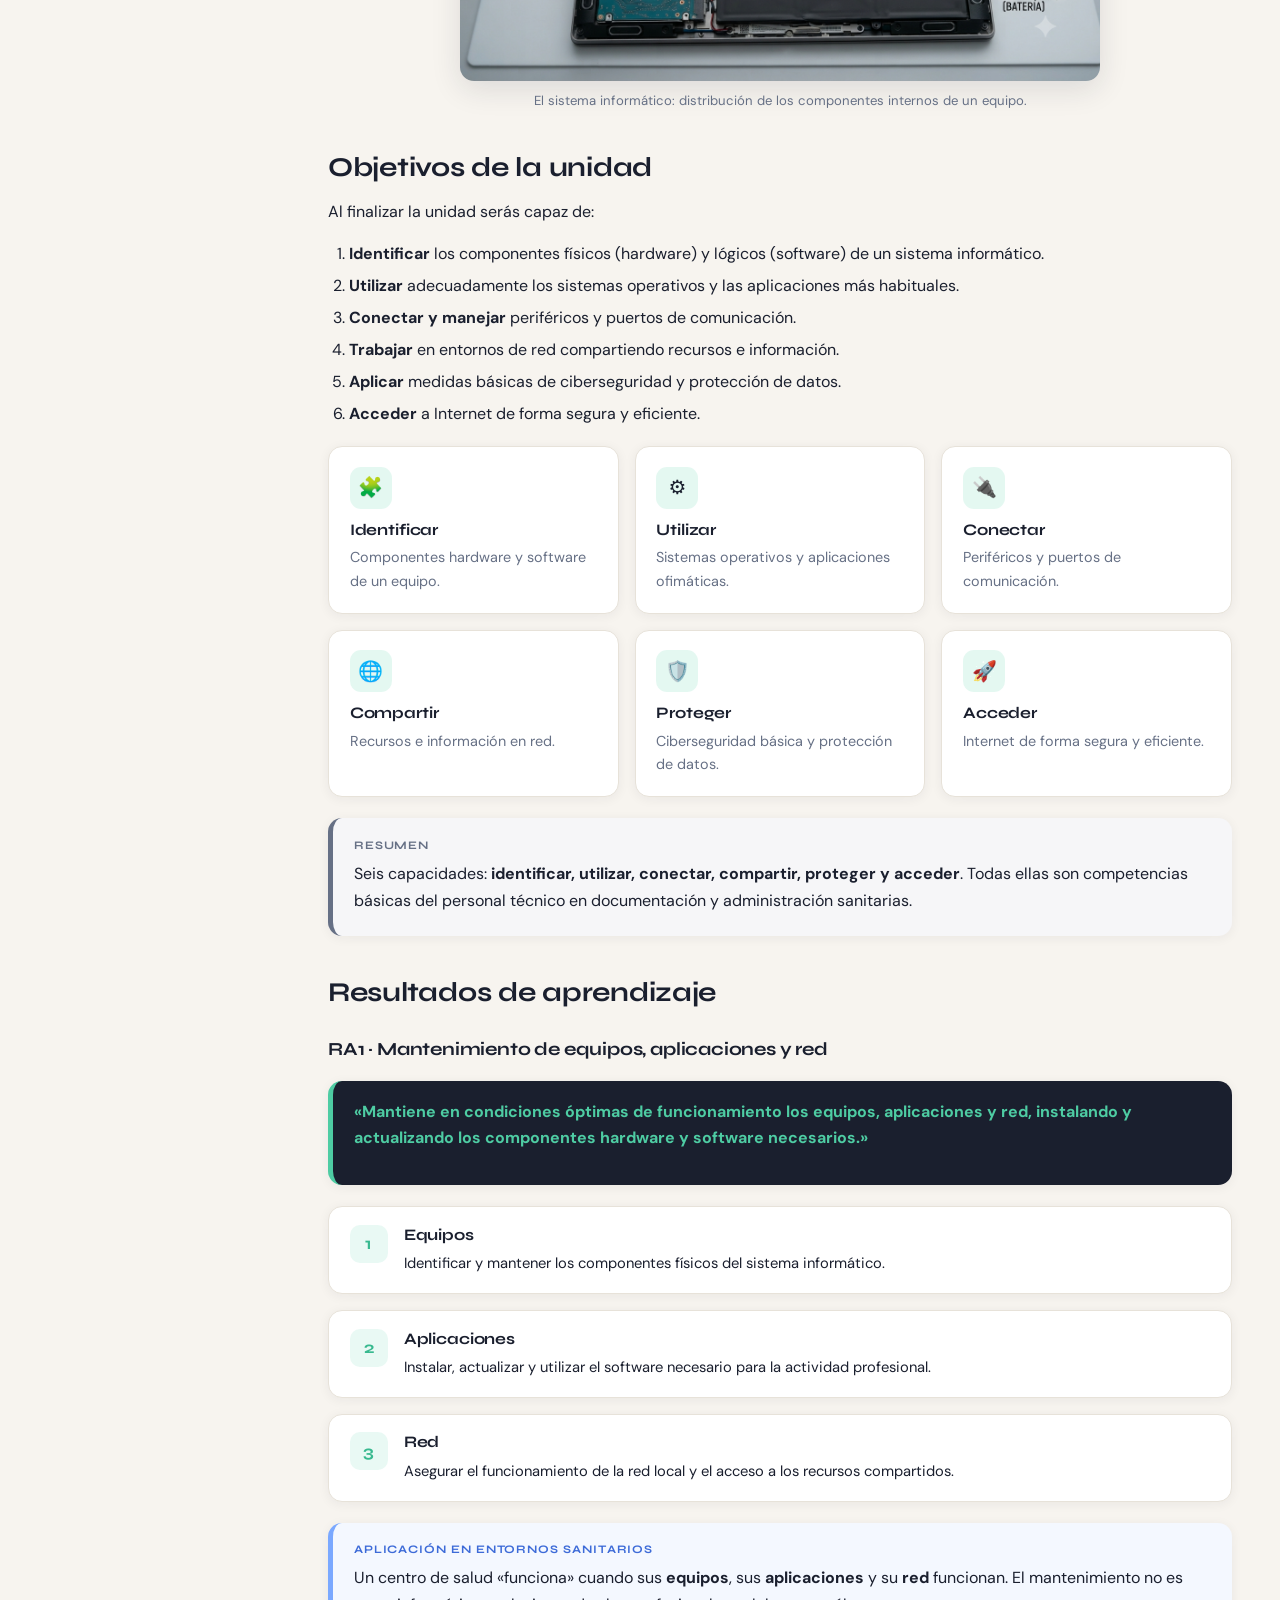
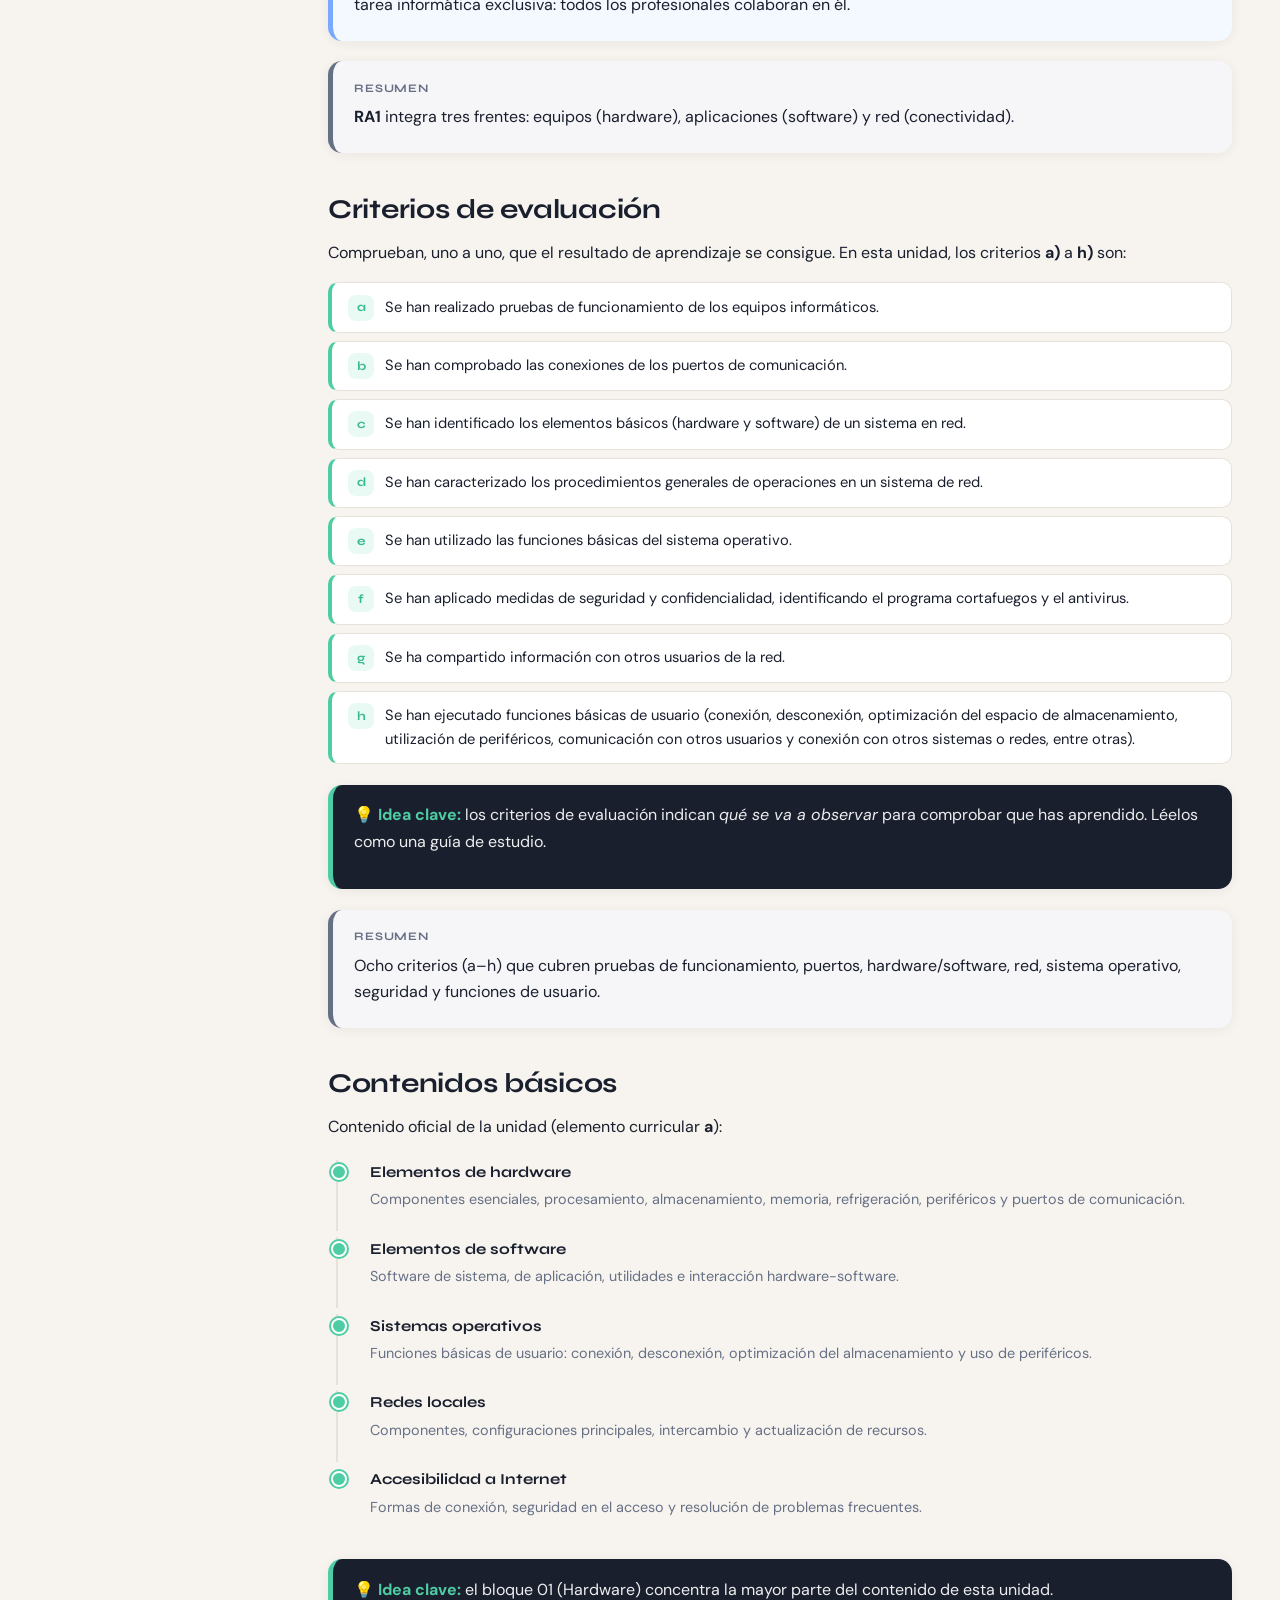
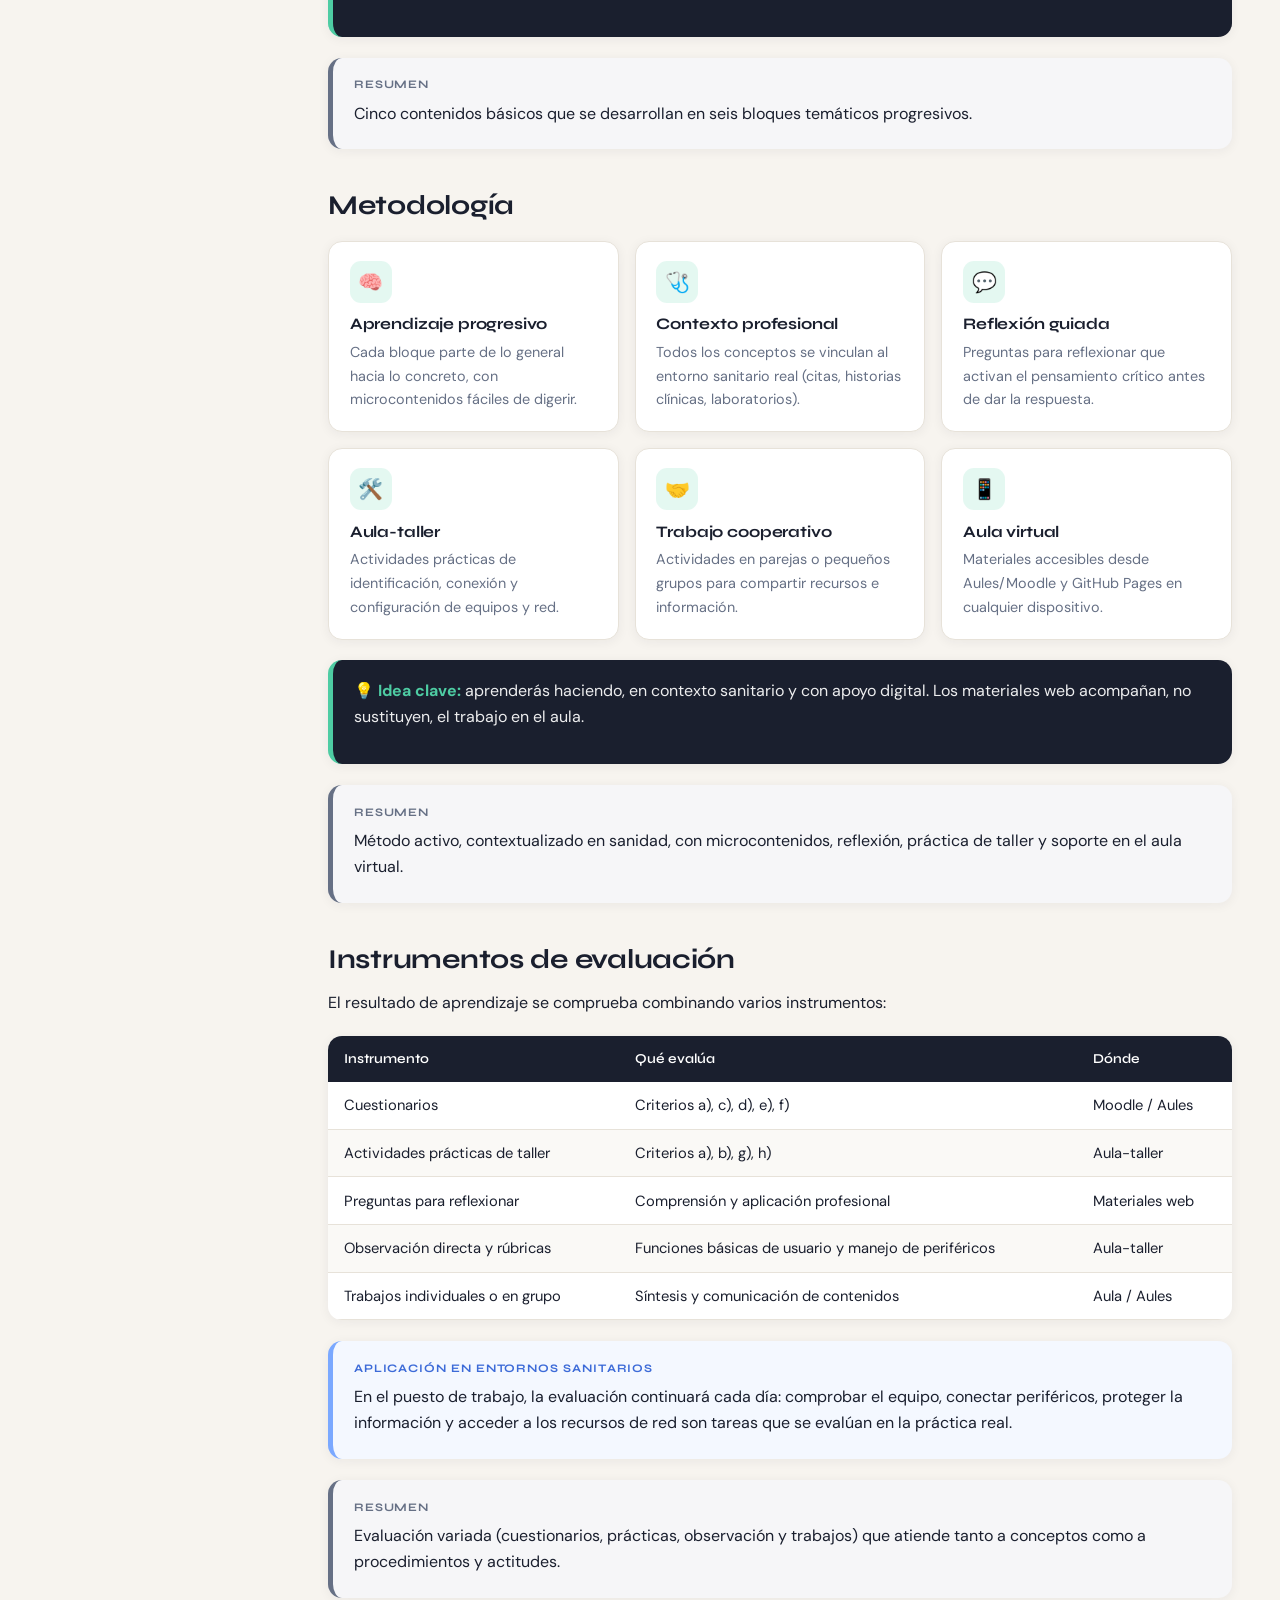
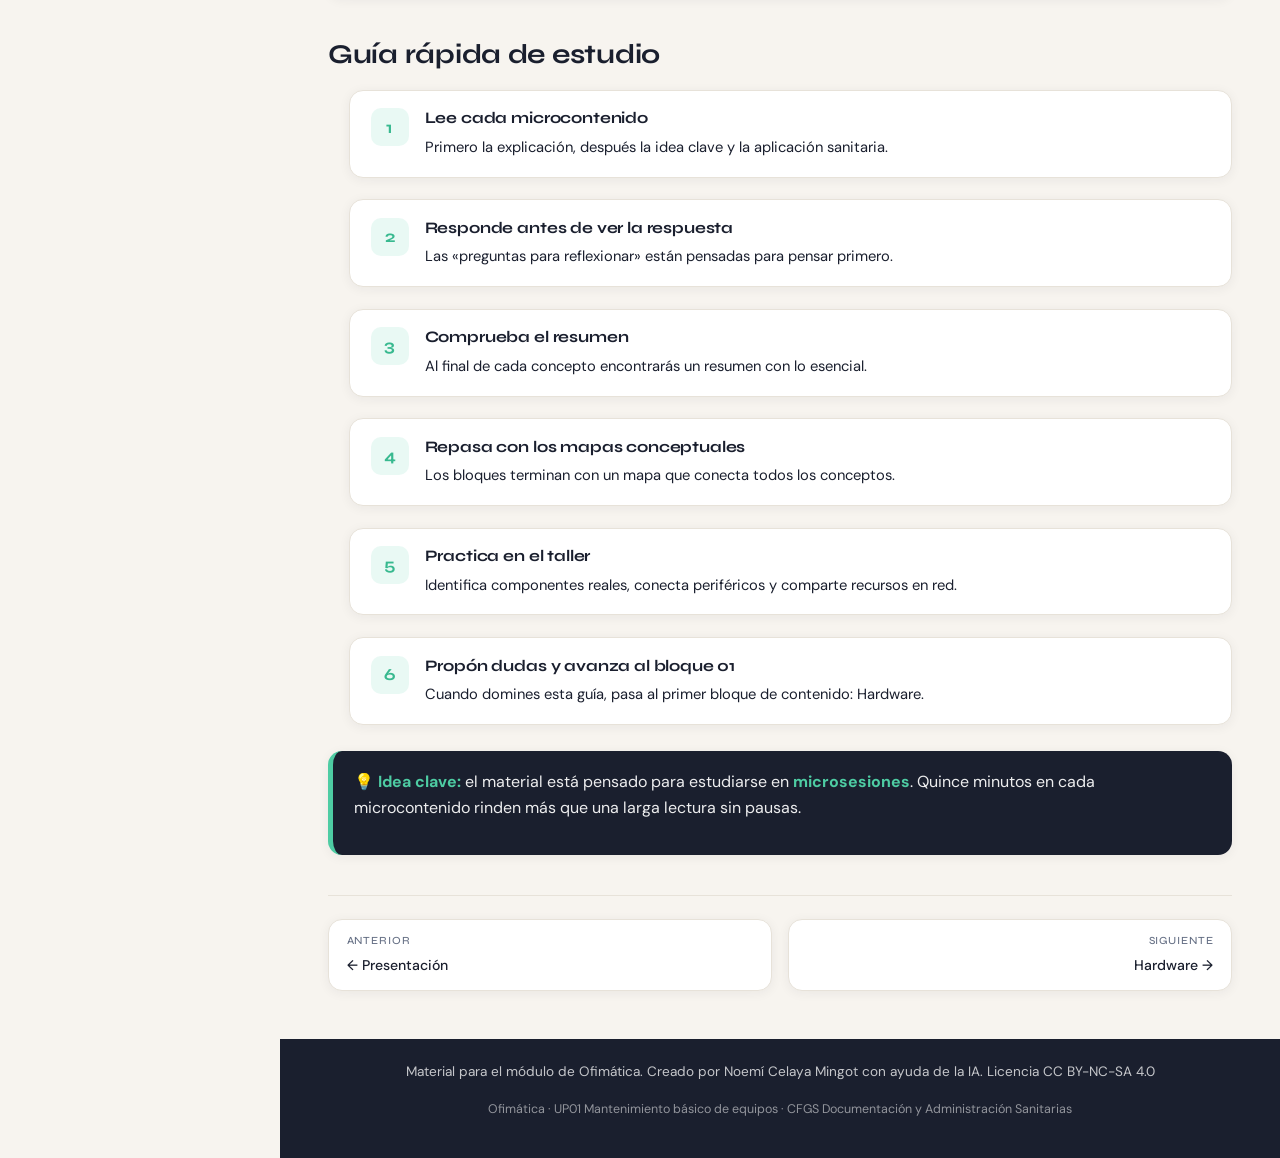
==== commit 9a1dbe78: "Crear bloque teórico y práctico de redes locales (PR-01.10-12), conectar portada/sidebar/navegación," ====
--- a/00-introduccion-elementos-curriculares/index.html
+++ b/00-introduccion-elementos-curriculares/index.html
@@ -43,6 +43,7 @@
             <li class="sidebar__block"><a href="../01-hardware/index.html"><span>01</span> Hardware</a></li>
             <li class="sidebar__block"><a href="../02-software/index.html"><span>02</span> Software</a></li>
             <li class="sidebar__block"><a href="../03-ciberseguridad/index.html"><span>03</span> Ciberseguridad</a></li>
+            <li class="sidebar__block"><a href="../04-redes-lan/index.html"><span>04</span> Redes locales (LAN)</a></li>
           </ul>
         </div>
         <div class="sidebar__section">
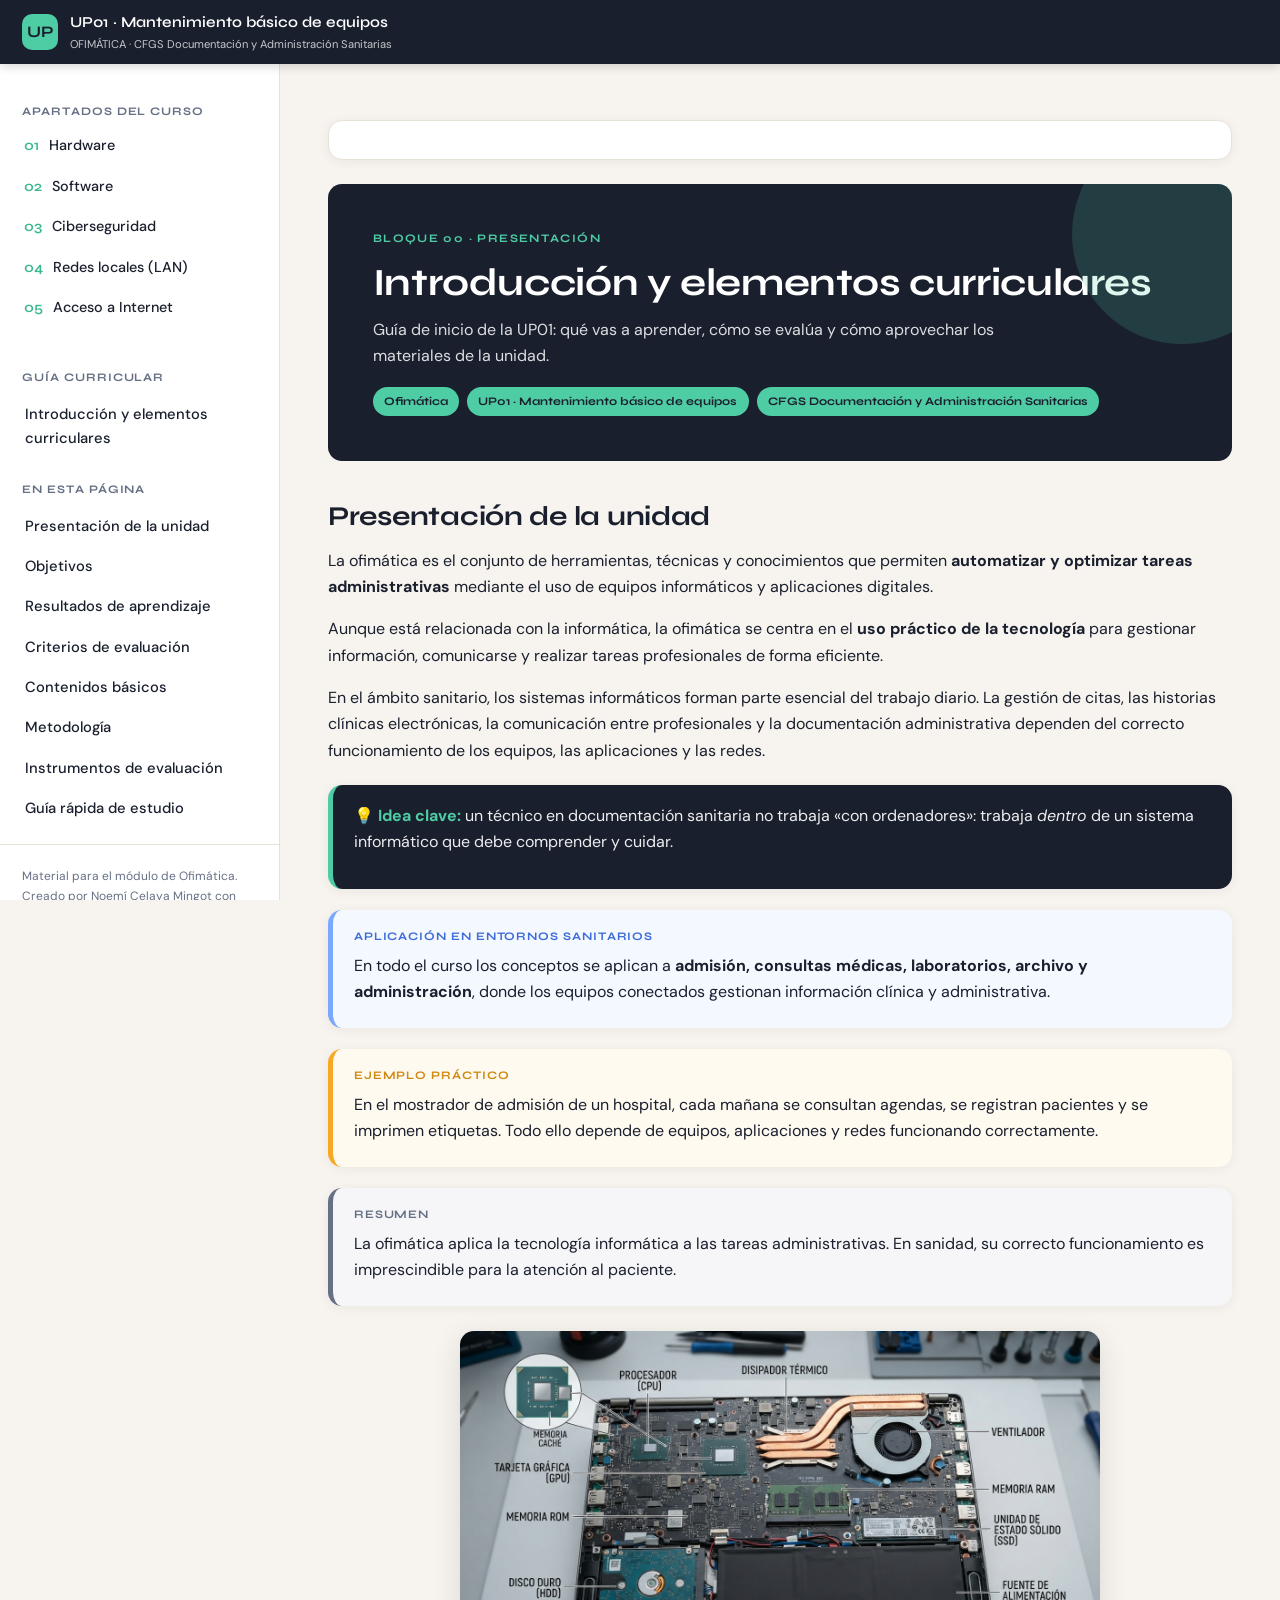
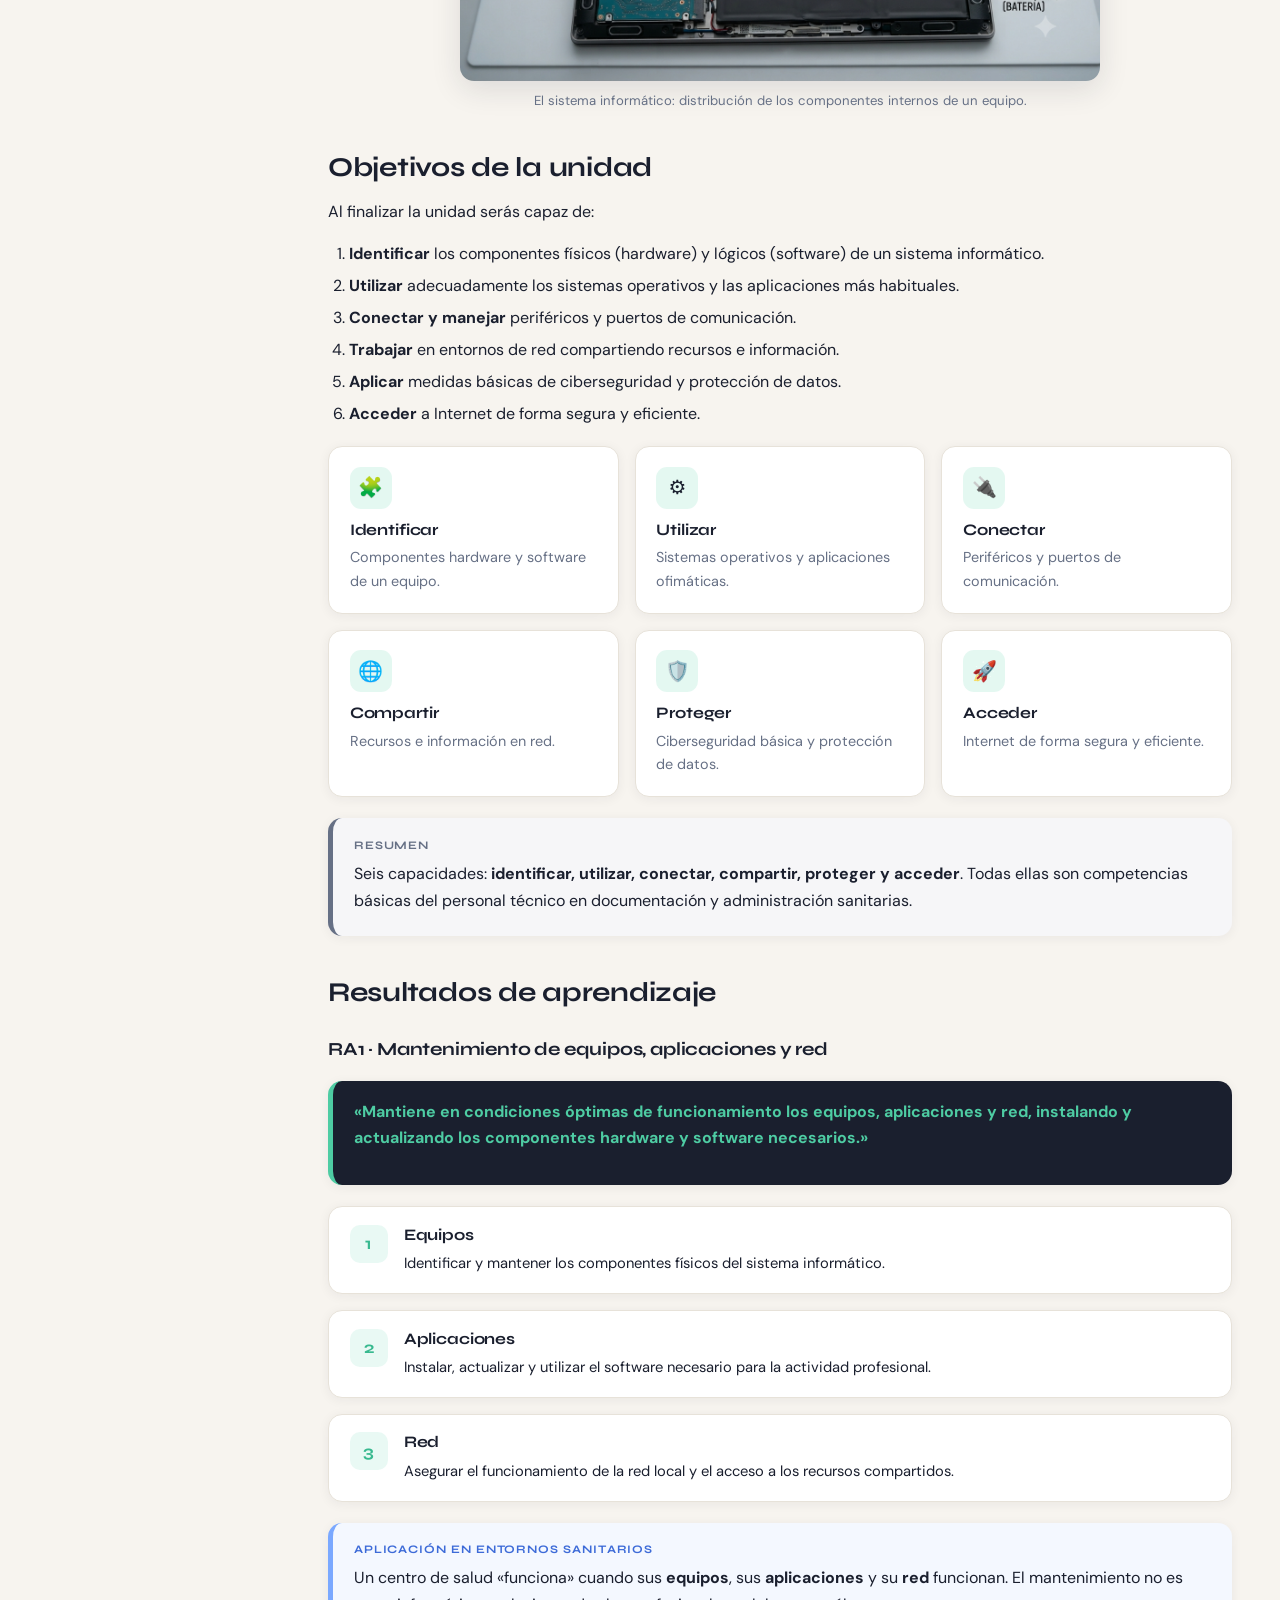
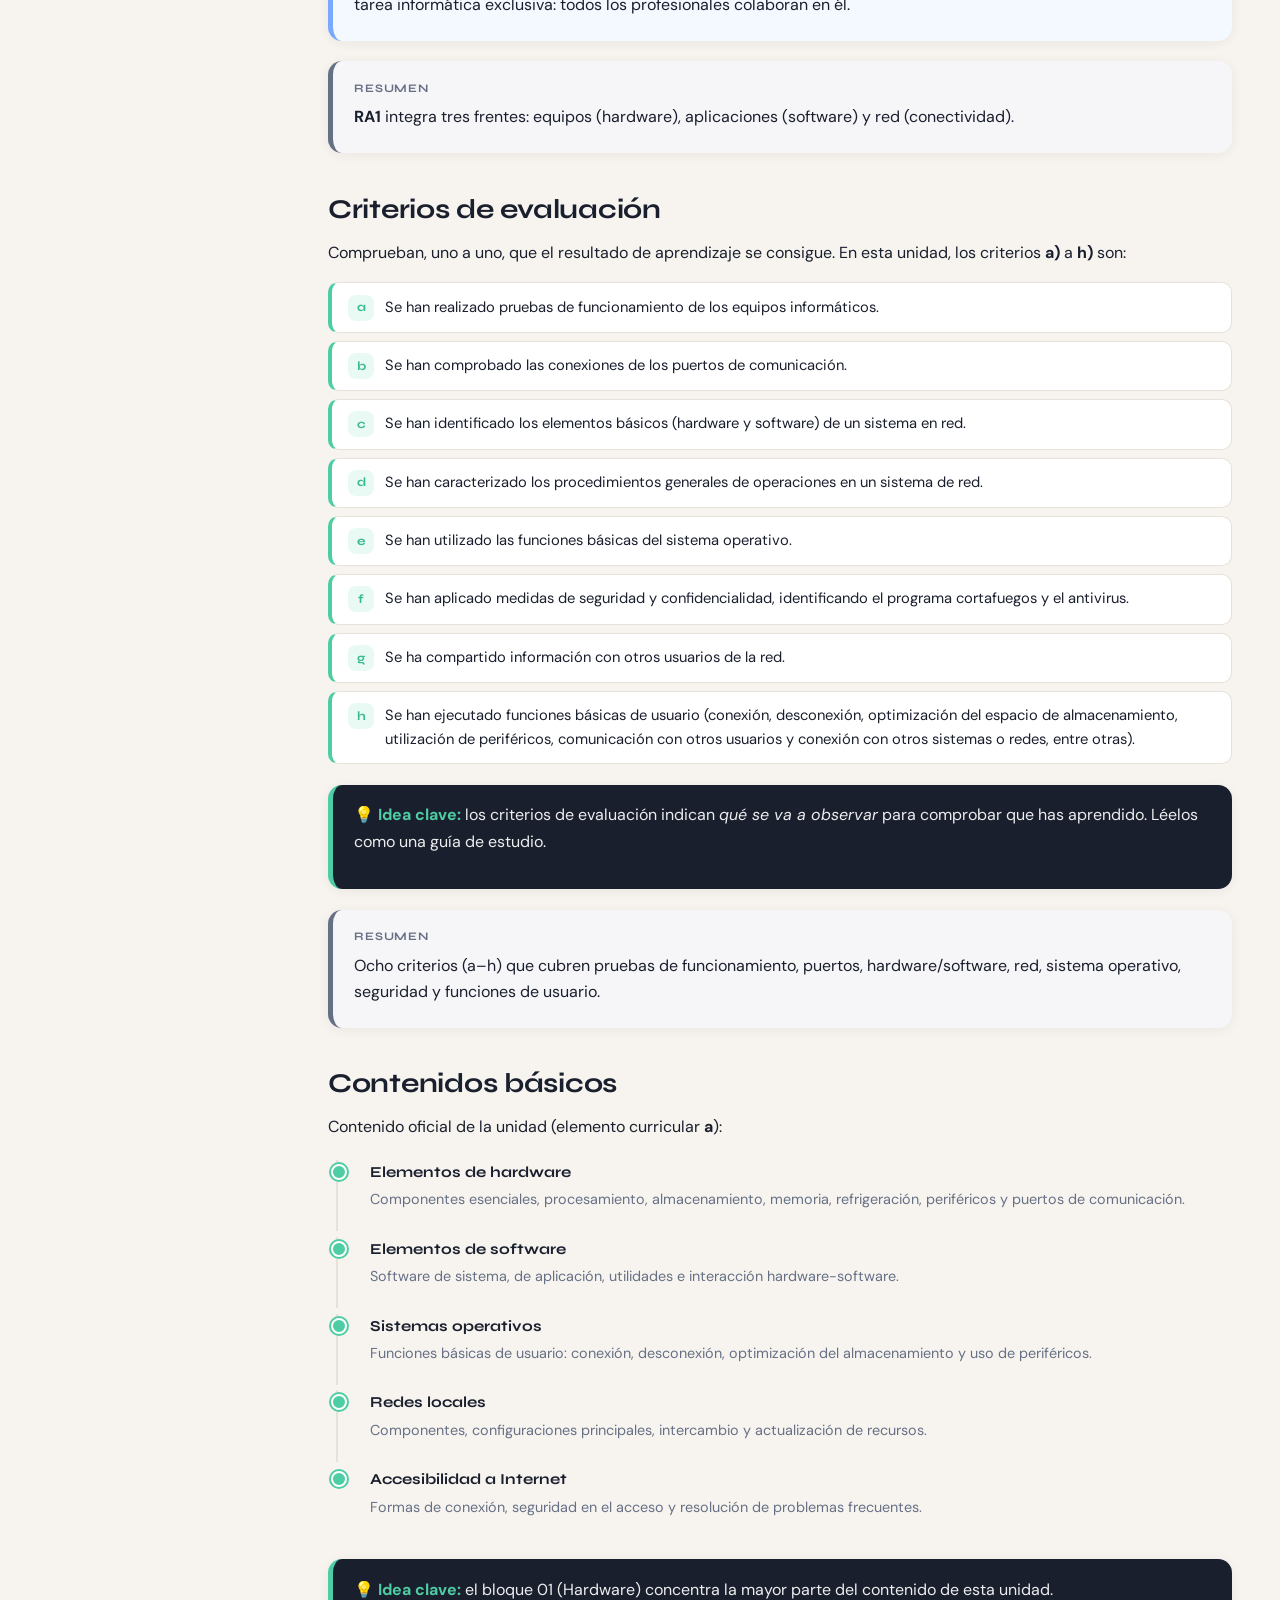
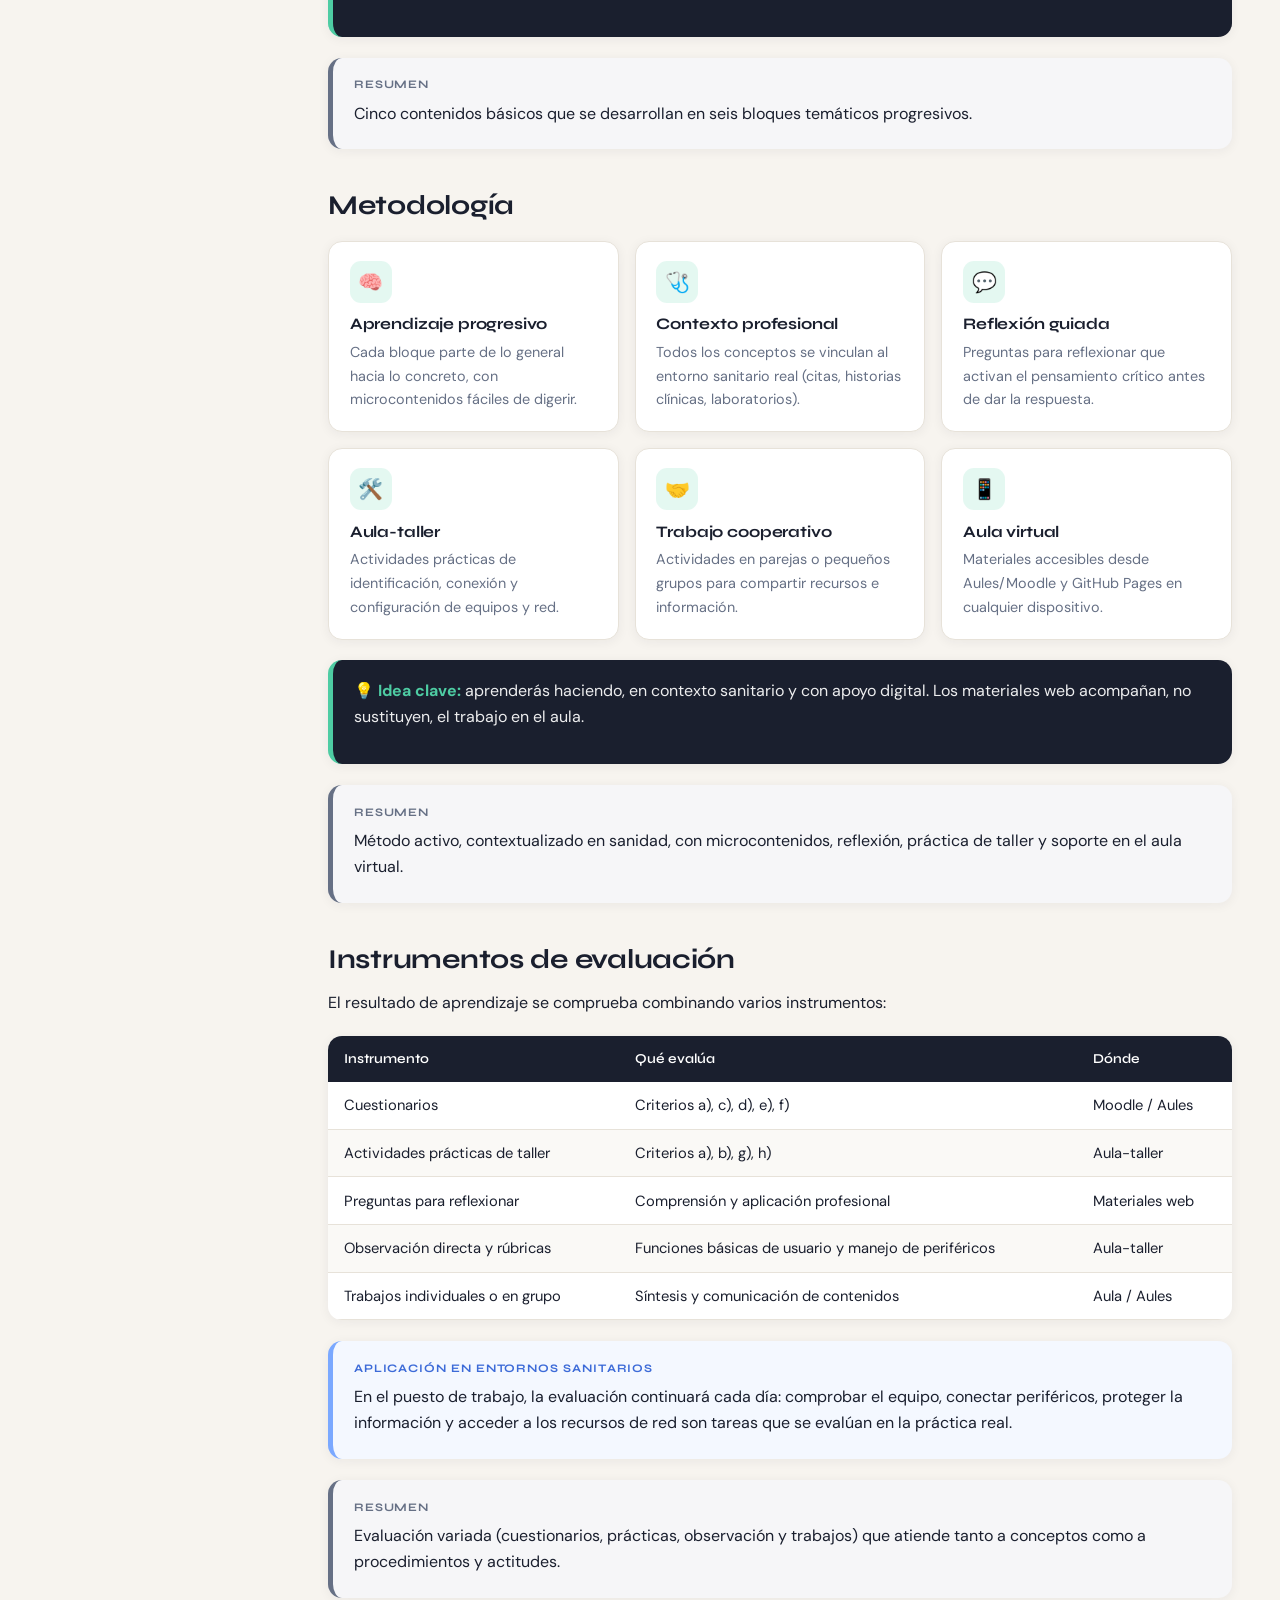
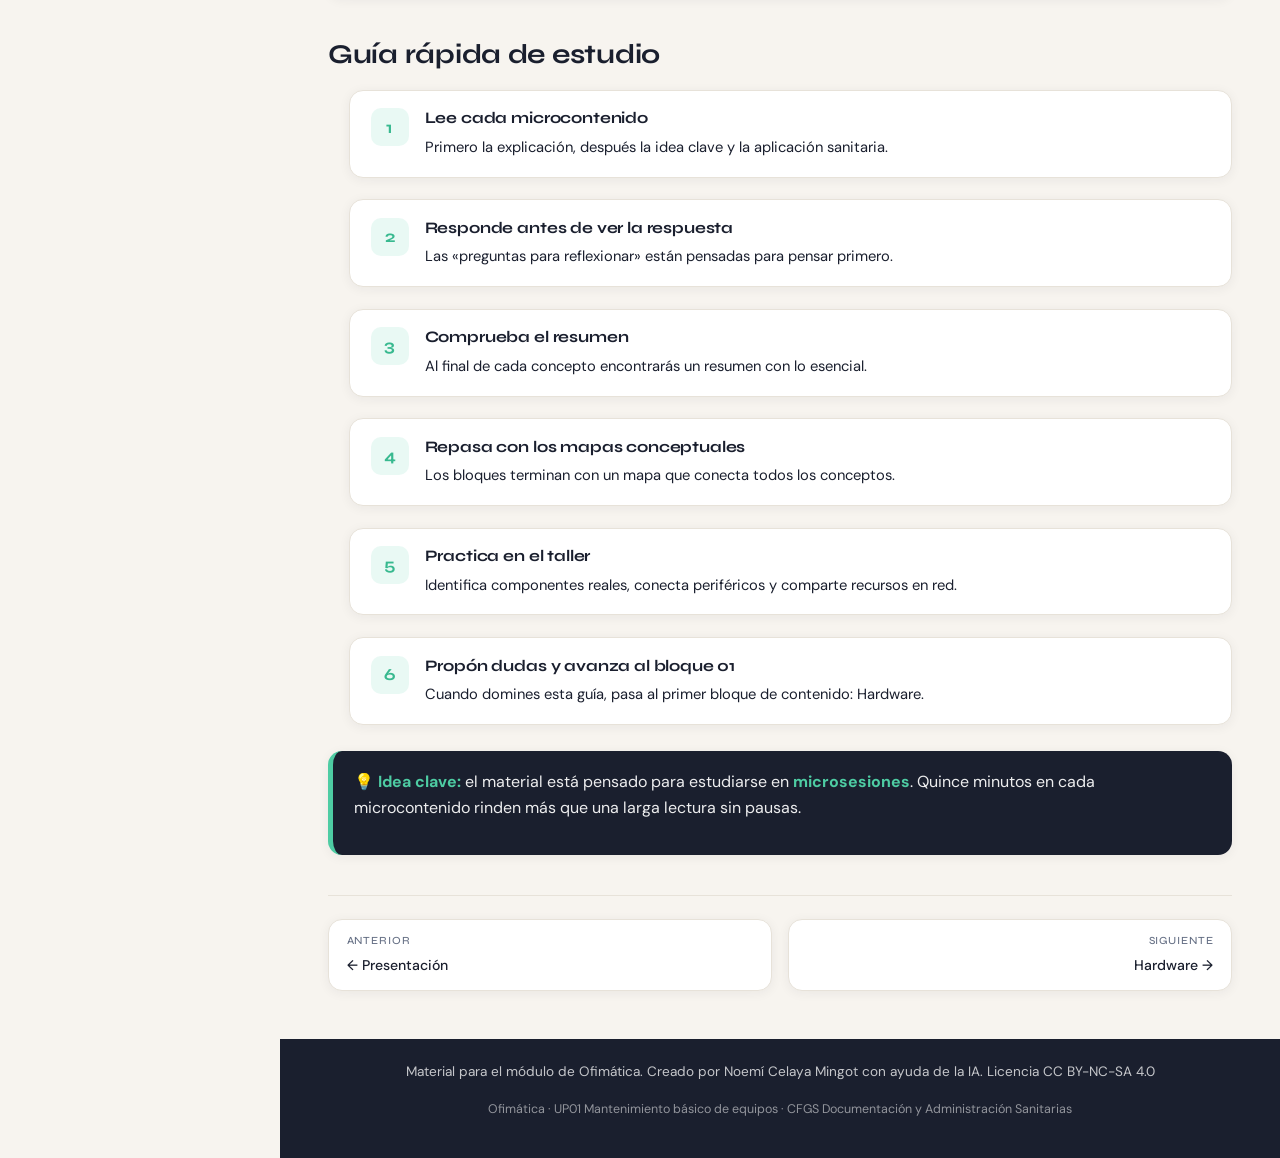
==== commit c751866d: "Crear bloque teórico y práctico de acceso a Internet (PR-01.13), conectar portada/sidebar/navegación" ====
--- a/00-introduccion-elementos-curriculares/index.html
+++ b/00-introduccion-elementos-curriculares/index.html
@@ -44,6 +44,7 @@
             <li class="sidebar__block"><a href="../02-software/index.html"><span>02</span> Software</a></li>
             <li class="sidebar__block"><a href="../03-ciberseguridad/index.html"><span>03</span> Ciberseguridad</a></li>
             <li class="sidebar__block"><a href="../04-redes-lan/index.html"><span>04</span> Redes locales (LAN)</a></li>
+            <li class="sidebar__block"><a href="../05-acceso-internet/index.html"><span>05</span> Acceso a Internet</a></li>
           </ul>
         </div>
         <div class="sidebar__section">
